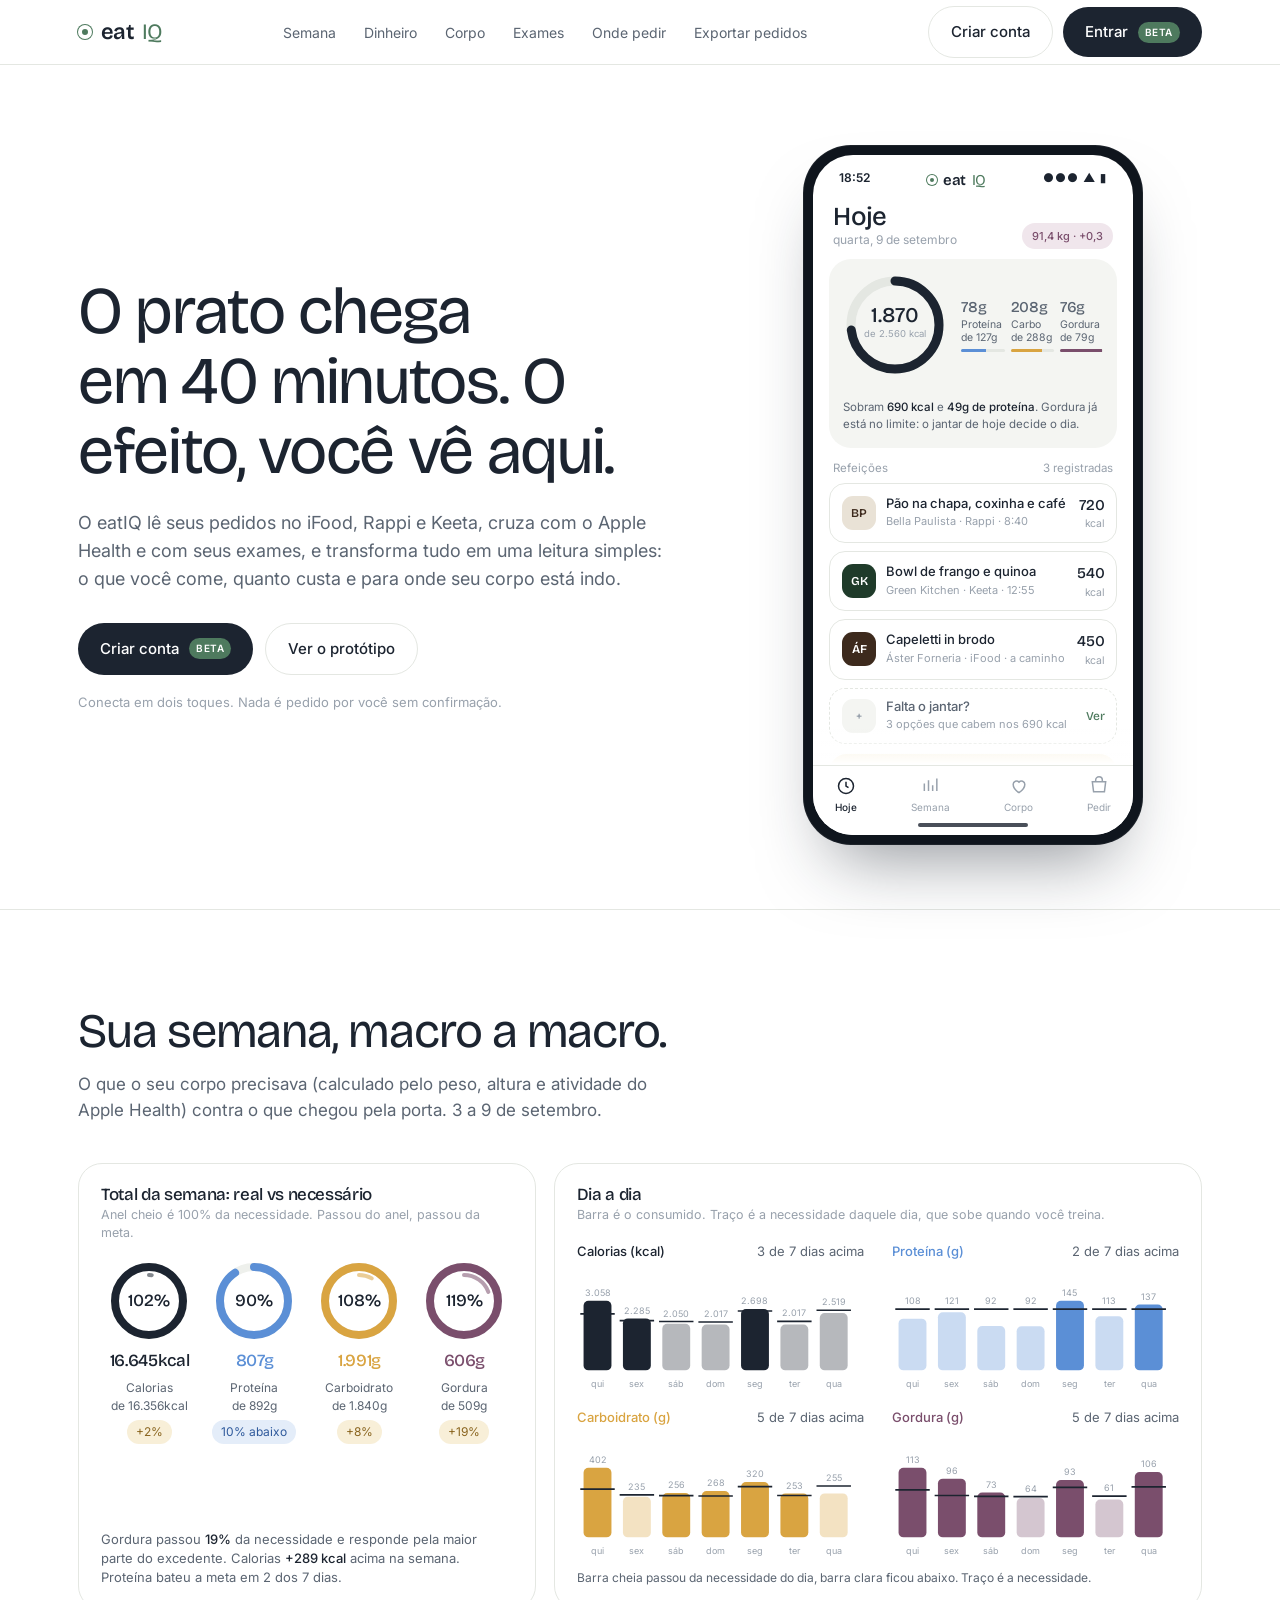
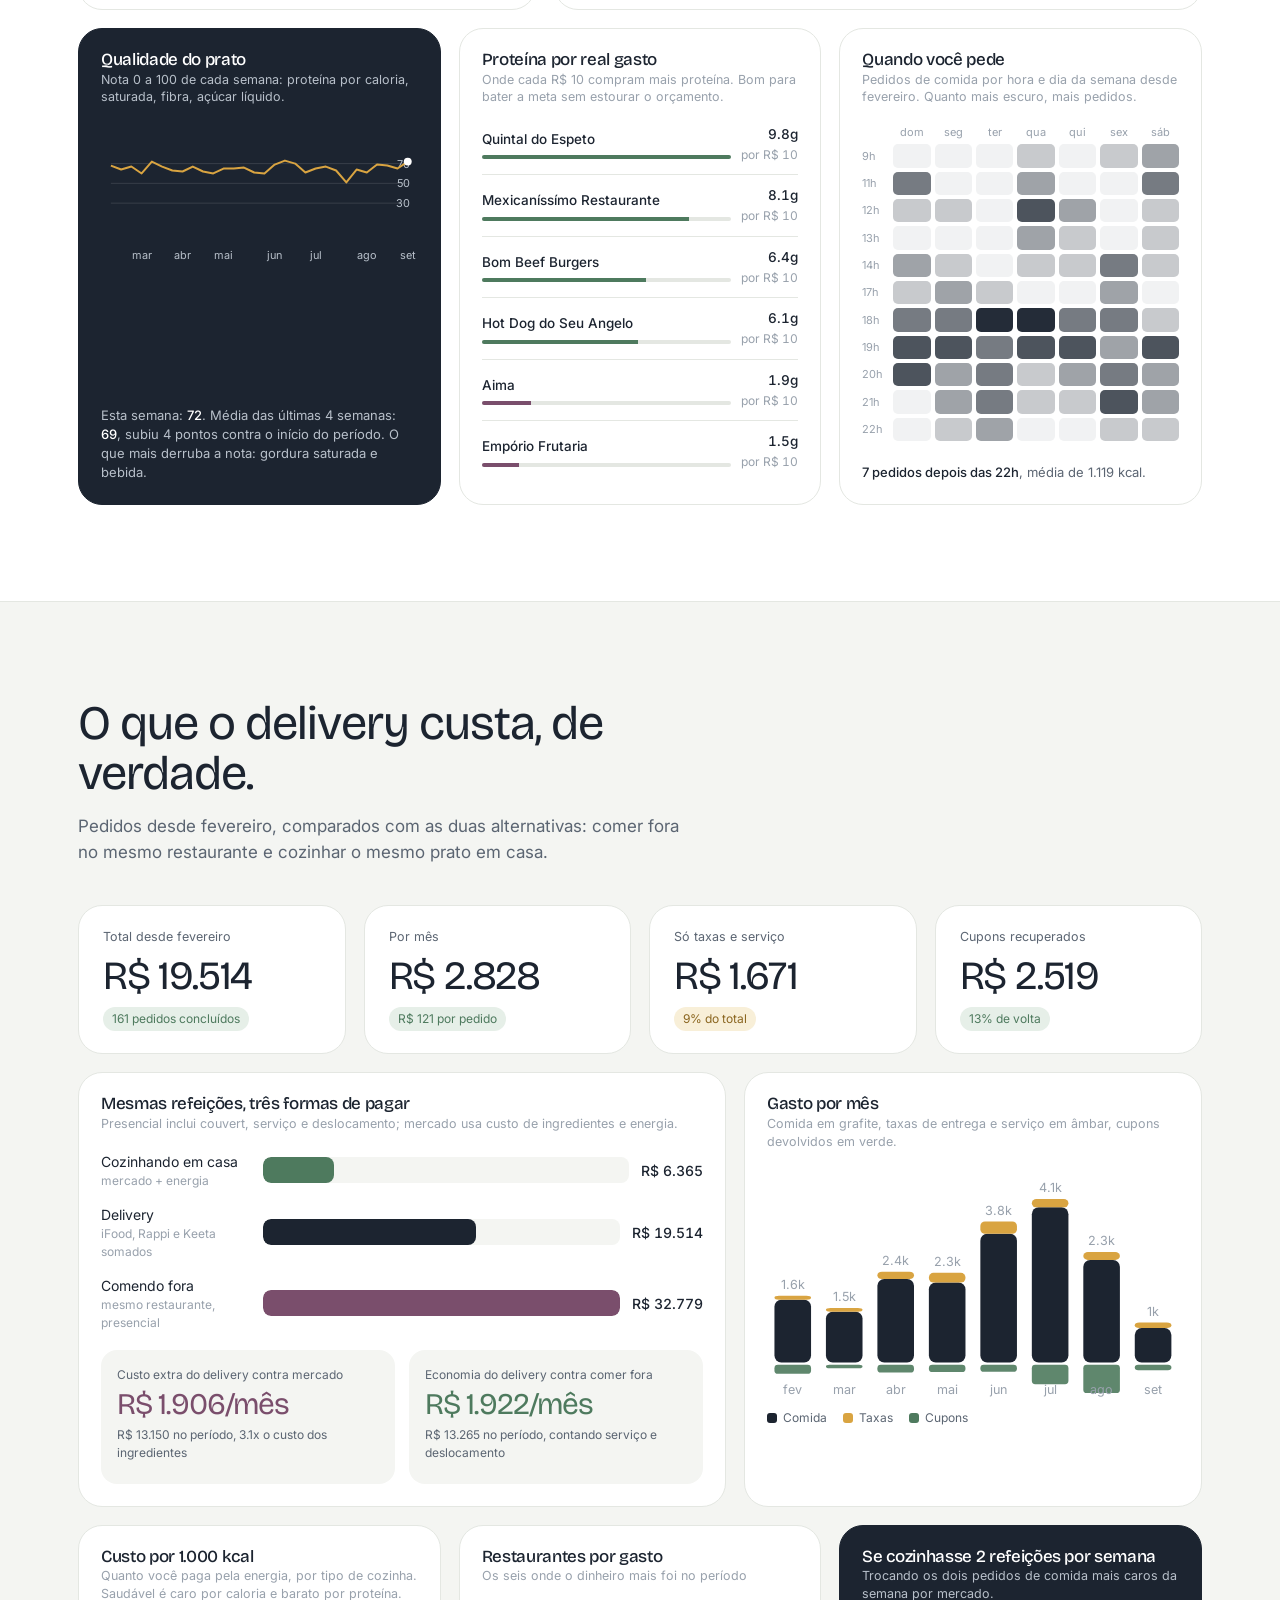
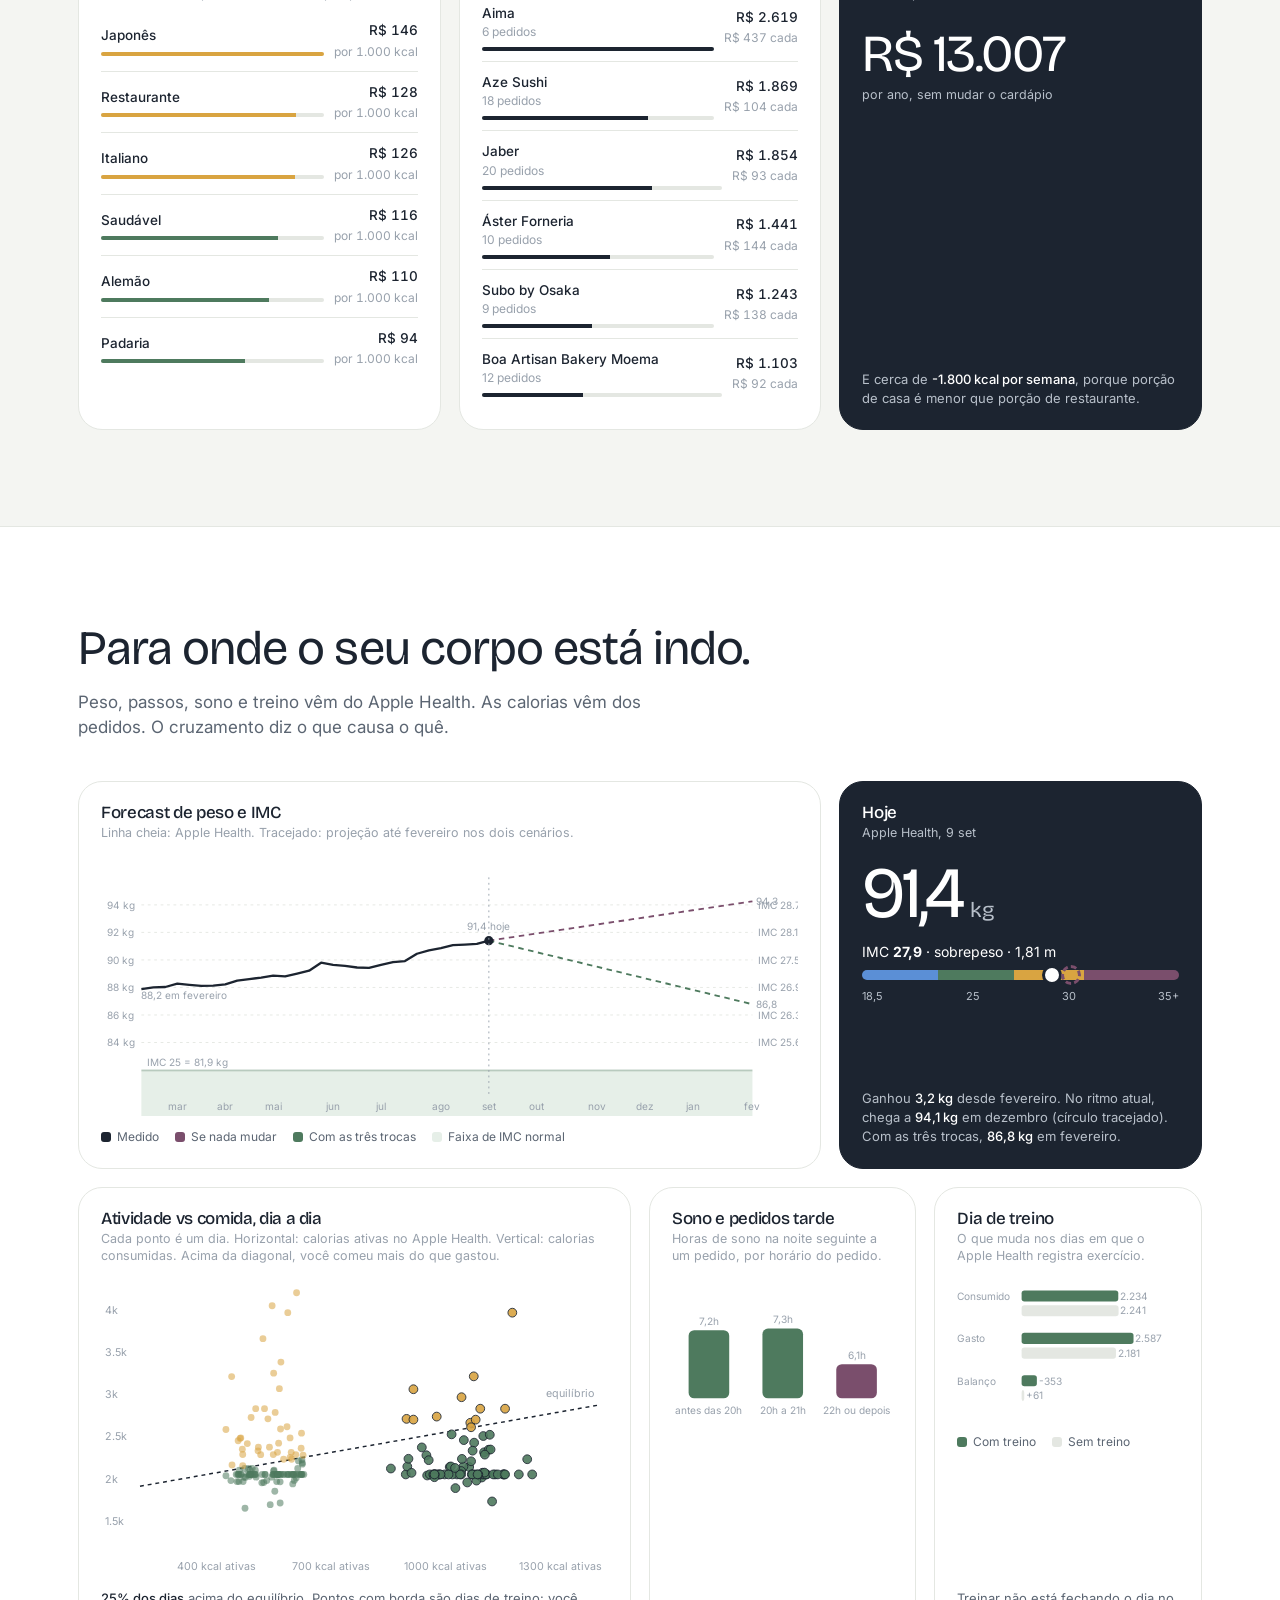
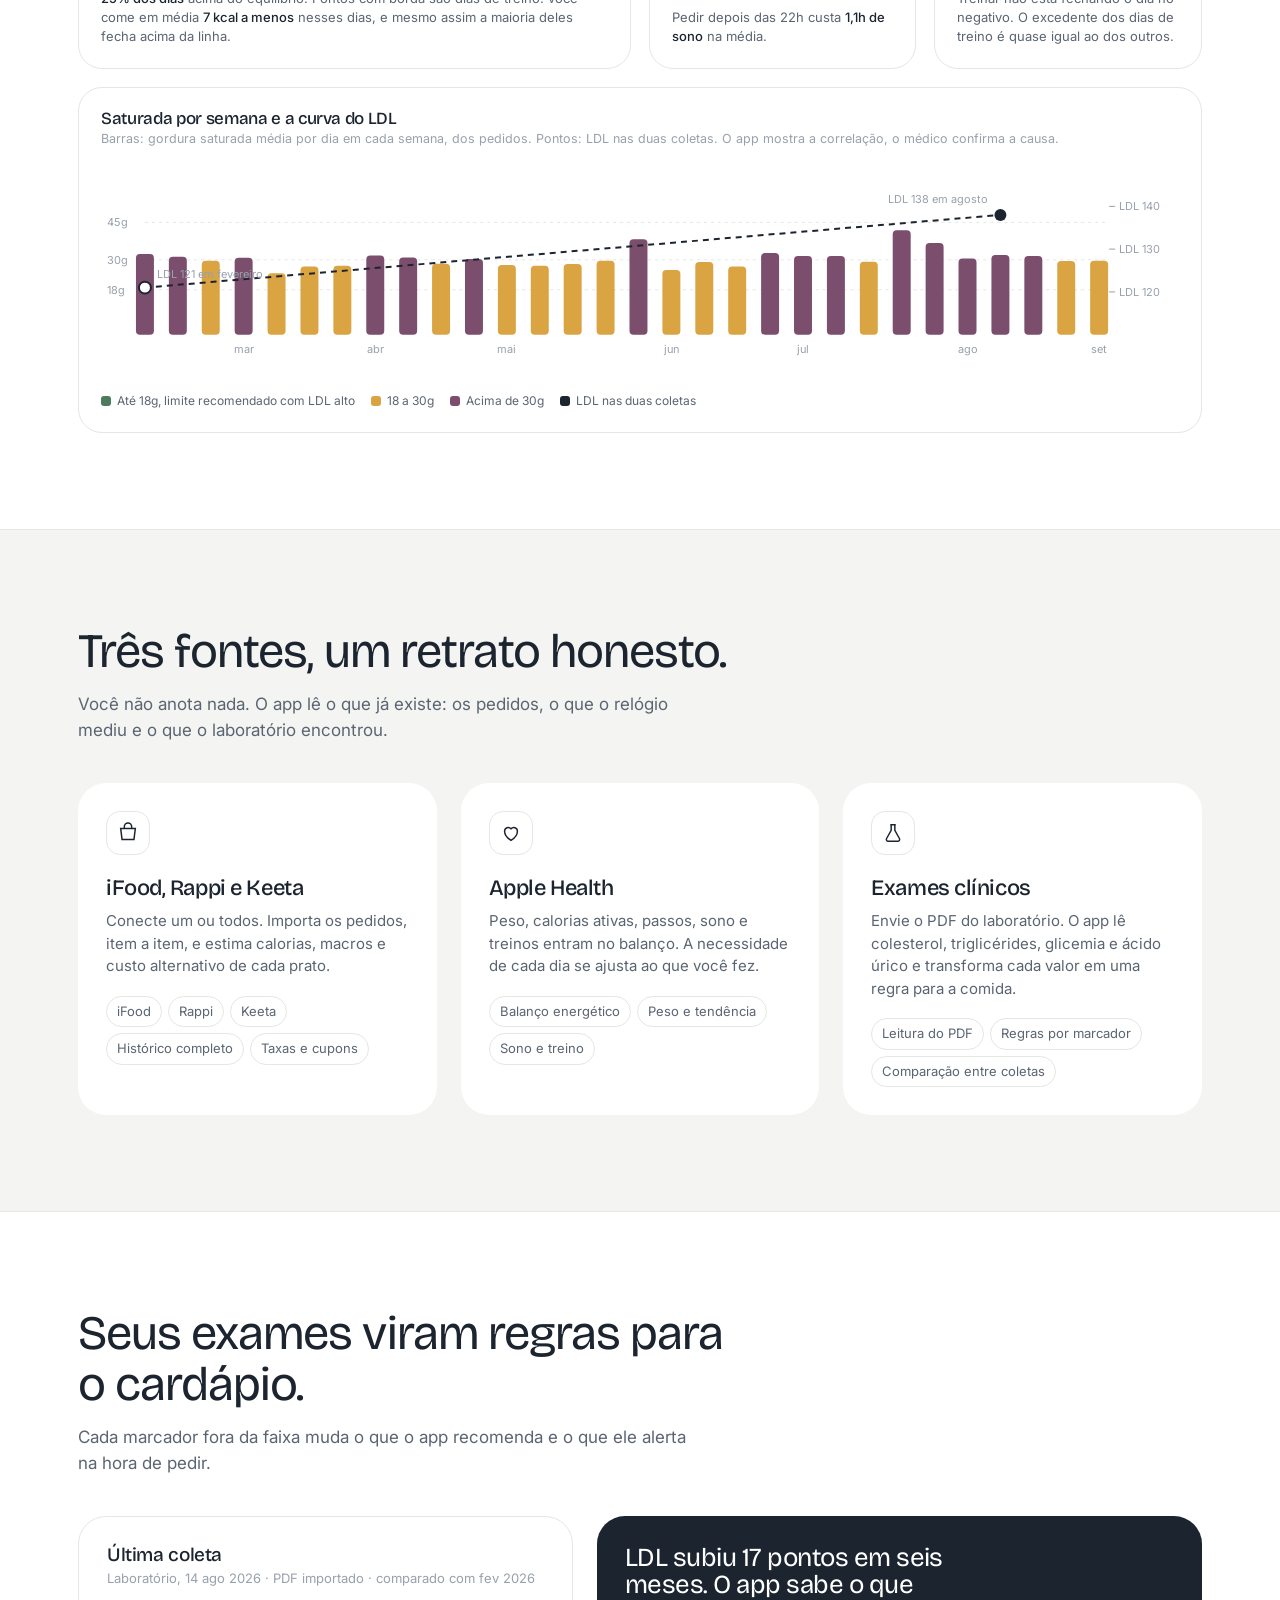
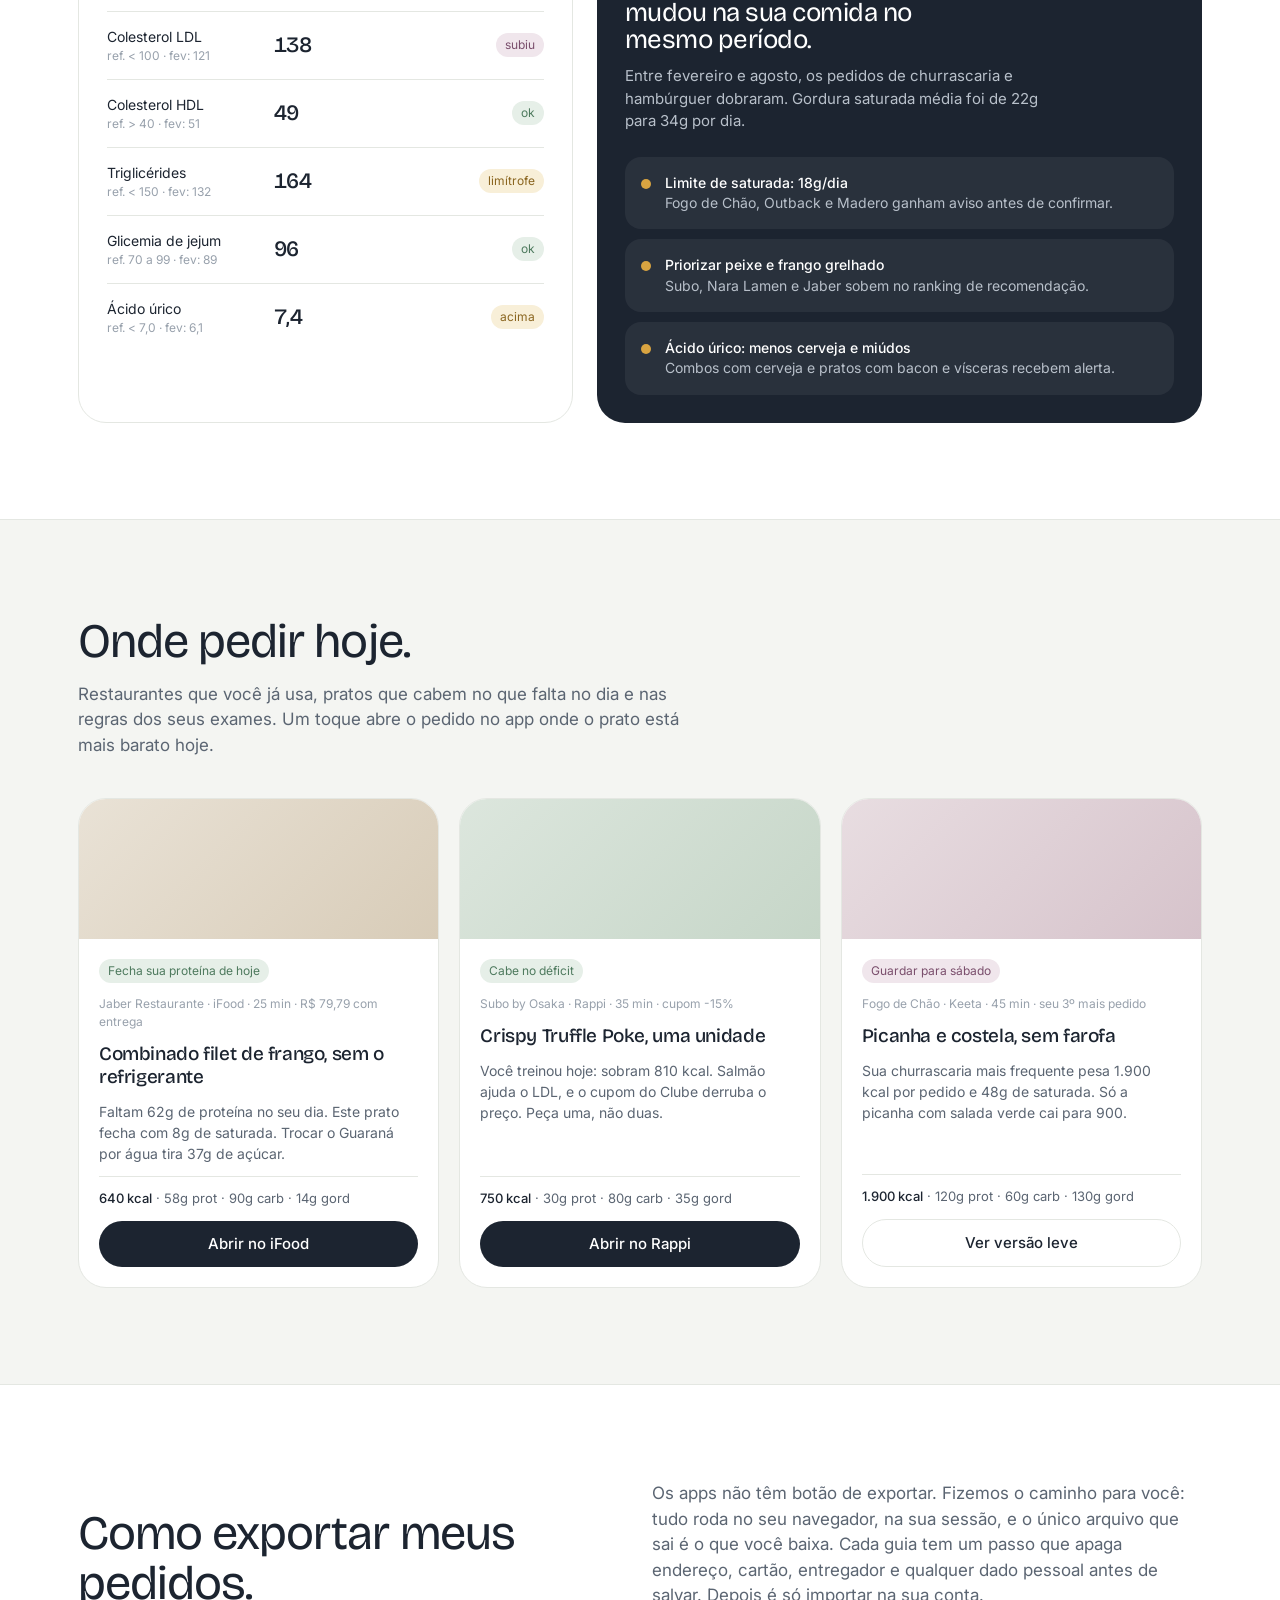
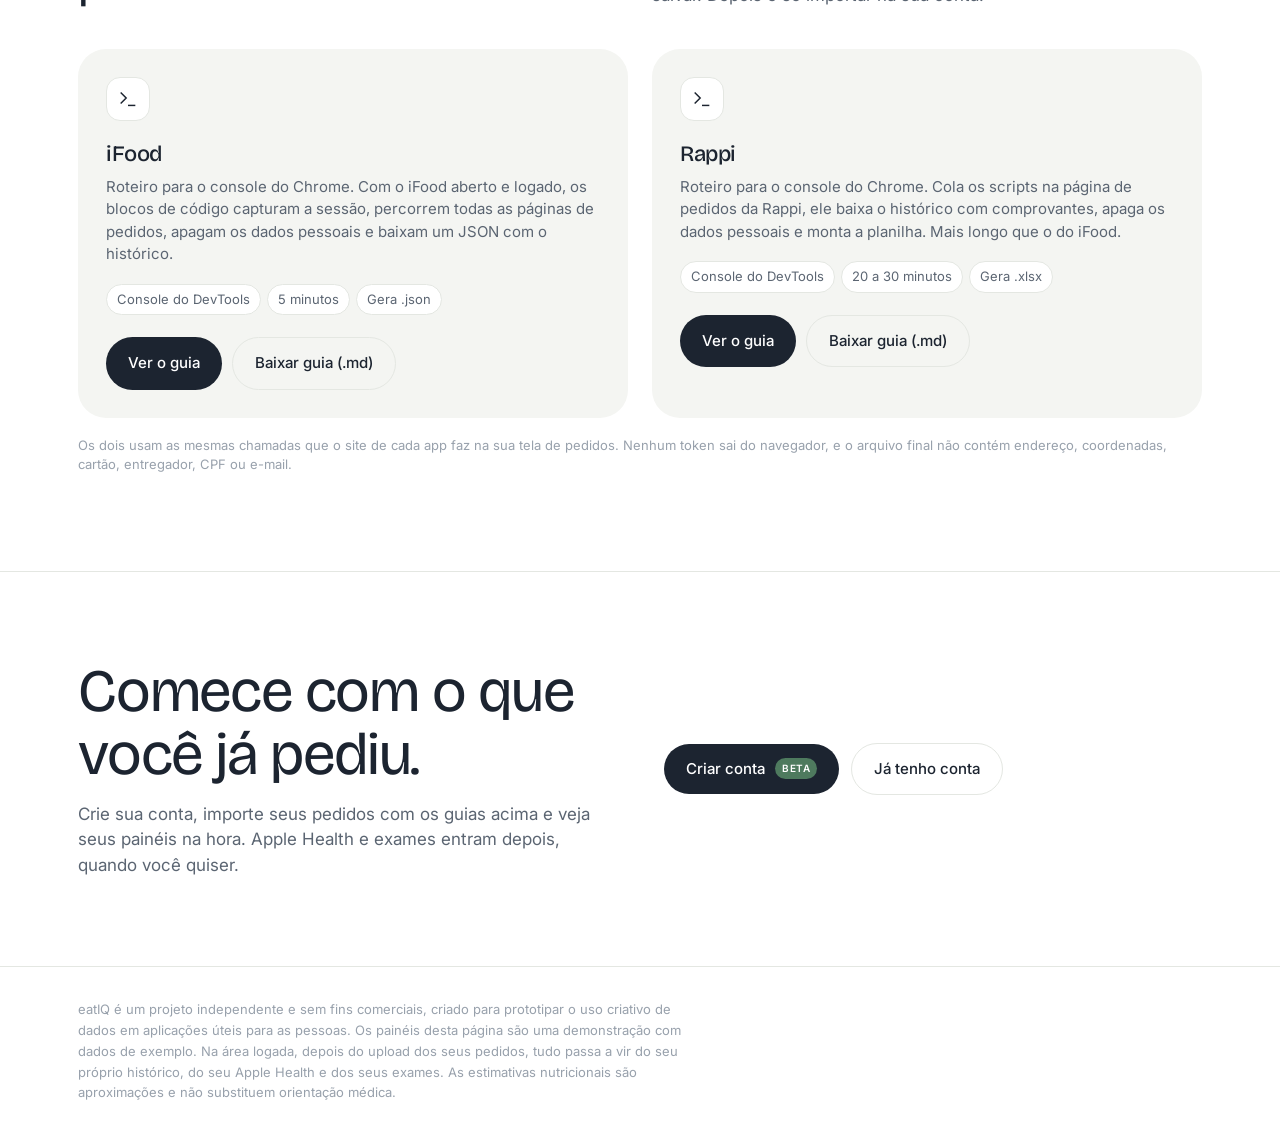
==== site/index.html @ 09b9d5d5 "correções de segurança, importação atômica, motor" ====
<!DOCTYPE html>
<html lang="pt-BR">
<head>
<meta charset="UTF-8">
<meta name="viewport" content="width=device-width, initial-scale=1">
<title>eatIQ — life analytics do que você come</title>
<link rel="preconnect" href="https://fonts.googleapis.com">
<link href="https://fonts.googleapis.com/css2?family=Bricolage+Grotesque:opsz,wght@12..96,300;12..96,400;12..96,500;12..96,600&family=Inter:wght@400;500;600&display=swap" rel="stylesheet">
<style>
  :root{
    --ink:#1C2430;--ink-2:#5B6572;--ink-3:#98A1AC;
    --paper:#FFFFFF;--mist:#F4F5F2;--line:#E4E7E2;
    --olive:#4E7A5E;--olive-soft:#E6EFE8;
    --amber:#D9A441;--amber-soft:#F8EFD8;--amber-ink:#8a651f;
    --plum:#7A4E6C;--plum-soft:#F0E6EC;
    --sky:#5B8FD6;--sky-soft:#E4EDF9;
    --r-lg:28px;--r-md:16px;
  }
  *{box-sizing:border-box;margin:0;padding:0}
  html{scroll-behavior:smooth}
  @media (prefers-reduced-motion:reduce){html{scroll-behavior:auto}*{animation:none!important;transition:none!important}}
  body{font-family:'Inter',system-ui,sans-serif;color:var(--ink);background:var(--paper);-webkit-font-smoothing:antialiased;line-height:1.5}
  h1,h2,h3{font-family:'Bricolage Grotesque','Inter',sans-serif;font-weight:500;letter-spacing:-.02em;line-height:1.05}
  a{color:inherit;text-decoration:none}
  :focus-visible{outline:2px solid var(--olive);outline-offset:3px;border-radius:4px}
  .wrap{max-width:1180px;margin:0 auto;padding:0 28px}
  .btn{display:inline-flex;align-items:center;gap:8px;padding:14px 22px;border-radius:999px;font-weight:500;font-size:15px;background:var(--ink);color:#fff;border:0;cursor:pointer;transition:transform .15s,background .15s}
  .btn:hover{background:#0f151d}.btn:active{transform:scale(.98)}
  .btn.ghost{background:transparent;color:var(--ink);border:1px solid var(--line)}.btn.ghost:hover{background:var(--mist)}
  .beta{font-size:10px;font-weight:600;letter-spacing:.06em;text-transform:uppercase;padding:3px 7px;border-radius:999px;background:var(--olive);color:#fff;margin-left:2px}
  .num{font-family:'Bricolage Grotesque';font-weight:500;letter-spacing:-.02em;font-variant-numeric:tabular-nums}

  .disclaimer{background:var(--ink);color:#B8C0CA;font-size:13px;text-align:center;padding:10px 20px;line-height:1.45}
  .disclaimer b{color:#fff;font-weight:500}
  nav{position:sticky;top:0;z-index:10;background:rgba(255,255,255,.82);backdrop-filter:blur(14px);border-bottom:1px solid var(--line)}
  nav .wrap{display:flex;align-items:center;justify-content:space-between;height:64px}
  .logo{font-family:'Bricolage Grotesque';font-weight:600;font-size:22px;letter-spacing:-.03em;display:flex;align-items:center;gap:9px}
  .logo i{width:14px;height:14px;border-radius:50%;background:var(--olive);display:inline-block;box-shadow:inset 0 0 0 4px #fff,0 0 0 1px var(--olive)}
  nav ul{display:flex;gap:28px;list-style:none;font-size:14px;color:var(--ink-2)}
  nav ul a:hover{color:var(--ink)}
  @media(max-width:760px){nav ul{display:none}}

  .hero{padding:80px 0 64px}
  .hero .wrap{display:grid;grid-template-columns:1.15fr .85fr;gap:48px;align-items:center}
  .hero h1{font-size:clamp(40px,5.2vw,68px);font-weight:400;max-width:17ch;text-wrap:balance}
  .hero p.lead{font-size:18px;color:var(--ink-2);max-width:54ch;margin:22px 0 30px;line-height:1.55;text-wrap:pretty}
  .hero .actions{display:flex;gap:12px;flex-wrap:wrap}
  .hero .fine{font-size:13px;color:var(--ink-3);margin-top:18px}
  @media(max-width:900px){.hero .wrap{grid-template-columns:1fr;gap:40px}.hero{padding:48px 0 36px}.hero h1{max-width:none}.hero p.lead{max-width:none}}

  .phone{width:340px;margin:0 auto;background:#0f151d;border-radius:48px;padding:10px;box-shadow:0 40px 70px -30px rgba(28,36,48,.5),inset 0 0 0 1px rgba(255,255,255,.06)}
  .screen{background:var(--paper);border-radius:40px;overflow:hidden;position:relative;font-size:13px;height:680px;display:flex;flex-direction:column}
  .scroll{flex:1;overflow:hidden;position:relative}
  .scroll:after{content:'';position:absolute;left:0;right:0;bottom:0;height:36px;background:linear-gradient(rgba(255,255,255,0),#fff)}
  .sb{display:flex;justify-content:space-between;padding:14px 26px 0;font-size:12px;font-weight:600}
  .sb span:last-child{letter-spacing:1px}
  .sb .applogo{font-family:'Bricolage Grotesque';font-weight:600;font-size:15px;letter-spacing:-.03em;display:flex;align-items:center;gap:6px}
  .sb .applogo i{width:10px;height:10px;border-radius:50%;background:var(--olive);display:inline-block;box-shadow:inset 0 0 0 3px #fff,0 0 0 1px var(--olive)}
  .sb .applogo em{font-style:normal;font-weight:400;color:var(--olive)}
  .sh{padding:12px 20px 10px;display:flex;justify-content:space-between;align-items:flex-end}
  .sh strong{font-family:'Bricolage Grotesque';font-size:26px;font-weight:500;letter-spacing:-.03em;display:block;line-height:1}
  .sh small{font-size:12px;color:var(--ink-3)}
  .sh .chip{font-size:11px;padding:5px 10px;border-radius:999px;background:var(--plum-soft);color:var(--plum);font-weight:500}
  .today{margin:0 16px;padding:14px;border-radius:22px;background:var(--mist);display:grid;grid-template-columns:104px 1fr;gap:14px;align-items:center}
  .today svg{width:104px;height:104px}
  .today .mini{display:grid;grid-template-columns:1fr 1fr 1fr;gap:6px}
  .today .mini div{font-size:10.5px;color:var(--ink-2);line-height:1.2}
  .today .mini b{display:block;font-family:'Bricolage Grotesque';font-size:15px;font-weight:500;letter-spacing:-.02em;margin-bottom:3px}
  .today .mini i{display:block;height:3px;border-radius:2px;background:var(--line);margin-top:5px;overflow:hidden}
  .today .mini i:before{content:'';display:block;height:100%;width:var(--w);background:var(--c)}
  .today .left{font-size:11.5px;color:var(--ink-2);margin-top:8px;grid-column:1/-1}
  .today .left b{color:var(--ink);font-weight:500}
  .tl{padding:12px 20px 6px;font-size:11.5px;color:var(--ink-3);display:flex;justify-content:space-between}
  .meal{margin:0 16px 8px;padding:10px 12px;border-radius:16px;border:1px solid var(--line);display:grid;grid-template-columns:34px minmax(0,1fr) auto;gap:10px;align-items:center}
  .meal .lg{width:34px;height:34px;border-radius:11px;background:#3d2a1d;display:grid;place-items:center;color:#fff;font-family:'Bricolage Grotesque';font-size:12px;font-weight:600}
  .meal .lg.b{background:#e9e2d6;color:#3d2a1d}
  .meal .t{font-weight:500;line-height:1.2;white-space:nowrap;overflow:hidden;text-overflow:ellipsis}
  .meal .d{font-size:11px;color:var(--ink-3);margin-top:2px;white-space:nowrap;overflow:hidden;text-overflow:ellipsis}
  .meal .k{text-align:right;font-family:'Bricolage Grotesque';font-weight:500;font-size:15px;letter-spacing:-.02em}
  .meal .k small{display:block;font-family:Inter;font-size:10.5px;color:var(--ink-3);font-weight:400}
  .meal.pend{border-style:dashed;background:transparent}
  .meal.pend .t{color:var(--ink-2)}
  .alert{margin:10px 16px 0;padding:12px 14px;border-radius:18px;display:grid;grid-template-columns:8px 1fr;gap:10px;align-items:start;font-size:12px;line-height:1.4;background:var(--amber-soft);color:var(--ink-2)}
  .alert i{width:8px;height:8px;border-radius:50%;background:var(--amber);margin-top:5px}
  .alert b{display:block;color:var(--ink);font-weight:500}
  .alert.ok{background:var(--olive-soft)}.alert.ok i{background:var(--olive)}
  .tabs{padding:10px 22px 20px;border-top:1px solid var(--line);background:#fff;display:flex;justify-content:space-between;font-size:10px;color:var(--ink-3)}
  .tabs div{display:flex;flex-direction:column;align-items:center;gap:4px}
  .tabs div:first-child{color:var(--ink);font-weight:500}
  .tabs svg{width:20px;height:20px}
  .home{position:absolute;bottom:8px;left:50%;transform:translateX(-50%);width:110px;height:4px;border-radius:2px;background:var(--ink);opacity:.8}
  @media(max-width:400px){.phone{width:100%}}
  @keyframes rise{from{opacity:0;transform:translateY(10px)}to{opacity:1;transform:none}}
  .today,.meal,.alert{animation:rise .5s ease both}
  .meal:nth-of-type(1){animation-delay:.15s}.meal:nth-of-type(2){animation-delay:.25s}.meal:nth-of-type(3){animation-delay:.35s}.alert{animation-delay:.5s}

  section{padding:96px 0;border-top:1px solid var(--line)}
  .sec-head{max-width:680px;margin-bottom:40px}
  .sec-head h2{font-size:clamp(32px,4vw,48px);font-weight:400}
  .sec-head p{color:var(--ink-2);font-size:17px;margin-top:16px;max-width:56ch}
  @media(max-width:900px){section{padding:64px 0}.sec-head{margin-bottom:28px}}

  /* dashboard bento */
  .dash{display:grid;grid-template-columns:repeat(12,1fr);gap:18px}
  .tile{border:1px solid var(--line);border-radius:24px;padding:22px;background:#fff;display:flex;flex-direction:column;min-width:0}
  .tile.dark{background:var(--ink);color:#fff;border-color:var(--ink)}
  .tile.dark .sub{color:#B8C0CA}
  .tile h3{font-size:17px;margin-bottom:2px}
  .tile .sub{font-size:12.5px;color:var(--ink-3);margin-bottom:18px;line-height:1.4}
  .tile svg{width:100%;height:auto;display:block}
  .tile .foot{margin-top:auto;padding-top:14px;font-size:13px;color:var(--ink-2);line-height:1.45}
  .tile .foot b{color:var(--ink);font-weight:500}
  .tile.dark .foot{color:#B8C0CA}.tile.dark .foot b{color:#fff}
  .c12{grid-column:span 12}.c8{grid-column:span 8}.c7{grid-column:span 7}.c6{grid-column:span 6}.c5{grid-column:span 5}.c4{grid-column:span 4}.c3{grid-column:span 3}
  @media(max-width:1000px){.c8,.c7,.c6,.c5{grid-column:span 12}.c4,.c3{grid-column:span 6}}
  @media(max-width:600px){.c4,.c3{grid-column:span 12}}
  .legend{display:flex;gap:16px;font-size:12px;color:var(--ink-2);margin-top:12px;flex-wrap:wrap}
  .legend i{display:inline-block;width:10px;height:10px;border-radius:3px;margin-right:6px;vertical-align:-1px}
  .tile.dark .legend{color:#B8C0CA}
  .pill{font-size:12px;padding:3px 9px;border-radius:999px;background:var(--olive-soft);color:var(--olive);white-space:nowrap;display:inline-block}
  .pill.warn{background:var(--amber-soft);color:var(--amber-ink)}
  .pill.hi{background:var(--plum-soft);color:var(--plum)}
  .pill.sky{background:var(--sky-soft);color:#2f5a9c}
  .big{font-family:'Bricolage Grotesque';font-weight:400;letter-spacing:-.03em;line-height:.95}
  .kpi-row{display:grid;grid-template-columns:repeat(4,1fr);gap:18px;margin-bottom:18px}
  .kpi{border:1px solid var(--line);border-radius:24px;padding:22px 24px;background:#fff}
  .kpi small{display:block;font-size:12.5px;color:var(--ink-2);margin-bottom:10px}
  .kpi .big{font-size:40px;margin-bottom:10px}
  .kpi .big em{font-style:normal;font-size:.4em;color:var(--ink-3);margin-left:4px;letter-spacing:0}
  @media(max-width:1000px){.kpi-row{grid-template-columns:1fr 1fr}}
  @media(max-width:520px){.kpi-row{grid-template-columns:1fr}}
  .rings{display:grid;grid-template-columns:repeat(4,minmax(0,1fr));gap:8px;margin-bottom:18px}
  .ring{display:flex;flex-direction:column;align-items:center;gap:5px;font-size:12px;color:var(--ink-2);text-align:center}
  .ring svg{width:100%;max-width:84px;height:auto}
  .ring b{font-family:'Bricolage Grotesque';font-size:17px;white-space:nowrap;color:var(--ink);letter-spacing:-.02em;font-weight:500}
  .macro-grid{display:grid;grid-template-columns:1fr 1fr;gap:18px 28px;flex:1}
  .macro-grid>div{display:flex;flex-direction:column}
  .macro-grid svg{flex:1}
  @media(max-width:560px){.macro-grid{grid-template-columns:1fr}}
  @media(max-width:480px){.rings{grid-template-columns:1fr 1fr;gap:14px}}
  .macro-grid .lab{font-size:13px;color:var(--ink-2);display:flex;justify-content:space-between;margin-bottom:6px;white-space:nowrap;gap:8px}
  .money{display:grid;grid-template-columns:1fr;gap:14px}
  .mrow{display:grid;grid-template-columns:150px 1fr auto;gap:12px;align-items:center;font-size:14px}
  .mrow .bar{height:26px;border-radius:8px;background:var(--mist);overflow:hidden}
  .mrow .bar i{display:block;height:100%;border-radius:8px}
  .mrow .v{font-variant-numeric:tabular-nums;font-weight:500;white-space:nowrap}
  .mrow small{display:block;color:var(--ink-3);font-size:12px}
  .split{display:grid;grid-template-columns:1fr 1fr;gap:14px;margin-top:18px}
  .split div{border-radius:16px;padding:16px;background:var(--mist)}
  .split div small{display:block;font-size:12px;color:var(--ink-2);margin-bottom:6px}
  .split div .big{font-size:30px}
  .split .neg .big{color:var(--plum)}.split .pos .big{color:var(--olive)}
  @media(max-width:520px){.mrow{grid-template-columns:1fr;gap:6px}.split{grid-template-columns:1fr}}
  .heat{display:grid;grid-template-columns:auto repeat(7,1fr);gap:4px;font-size:11px;color:var(--ink-3)}
  .heat .h{text-align:center}
  .heat .cell{aspect-ratio:1.6;border-radius:5px;background:var(--mist)}
  .heat .rl{display:flex;align-items:center;padding-right:6px}
  .rank{list-style:none}
  .rank li{display:grid;grid-template-columns:1fr auto;gap:10px;padding:10px 0;border-top:1px solid var(--line);font-size:13.5px;align-items:center}
  .rank li:first-child{border-top:0;padding-top:0}
  .rank .name{font-weight:500}
  .rank .meta{font-size:12px;color:var(--ink-3)}
  .rank .bar{height:4px;border-radius:2px;background:var(--line);margin-top:6px;overflow:hidden}
  .rank .bar i{display:block;height:100%;background:var(--olive)}
  .rank .bar i.hi{background:var(--plum)}.rank .bar i.mid{background:var(--amber)}
  .rank .right{text-align:right;font-variant-numeric:tabular-nums}
  .rank .right b{display:block;font-weight:500}
  .rank .right small{color:var(--ink-3);font-size:12px}
  .ax{font:11px Inter,sans-serif;fill:#98A1AC}
  .axd{font:11px Inter,sans-serif;fill:#B8C0CA}
  .imc{display:flex;flex-direction:column;gap:8px;margin-top:14px}
  .imc .track{height:10px;border-radius:5px;background:linear-gradient(90deg,#5B8FD6 0 24%,#4E7A5E 24% 48%,#D9A441 48% 70%,#7A4E6C 70%);position:relative}
  .imc .track i{position:absolute;top:-5px;width:20px;height:20px;border-radius:50%;background:#fff;border:3px solid var(--ink);transform:translateX(-50%)}
  .imc .track i.ghost{border-style:dashed;border-color:var(--plum);background:transparent}
  .imc .ticks{display:flex;justify-content:space-between;font-size:11px;color:#B8C0CA}

  /* sources, labs, recs, cta (unchanged) */
  .sources{display:grid;grid-template-columns:repeat(3,1fr);gap:24px}
  .src{padding:28px;border-radius:var(--r-lg);background:var(--mist)}
  .src .mark{width:44px;height:44px;border-radius:14px;display:grid;place-items:center;margin-bottom:22px;background:#fff;border:1px solid var(--line)}
  .src h3{font-size:22px;margin-bottom:10px}
  .src p{color:var(--ink-2);font-size:15px}
  .src ul{list-style:none;margin-top:18px;font-size:13px;color:var(--ink-2);display:flex;flex-wrap:wrap;gap:6px}
  .src li{padding:5px 10px;border-radius:999px;background:#fff;border:1px solid var(--line)}
  @media(max-width:860px){.sources{grid-template-columns:1fr!important}#exportar .sec-head{grid-template-columns:1fr!important}}
  .card{border:1px solid var(--line);border-radius:var(--r-lg);padding:28px;background:#fff}
  .card h3{font-size:19px;margin-bottom:4px}
  .card .sub{font-size:13px;color:var(--ink-3);margin-bottom:22px}
  .labs{display:grid;grid-template-columns:.9fr 1.1fr;gap:24px;align-items:stretch}
  .lab-row{display:grid;grid-template-columns:1.2fr 1fr 1fr;gap:12px;padding:14px 0;border-top:1px solid var(--line);font-size:14px;align-items:center}
  .lab-row:first-of-type{border-top:0}
  .lab-row .val{font-size:22px}
  .lab-row .ref{font-size:12px;color:var(--ink-3)}
  .lab-row .pill{justify-self:end}
  .link-card{border-radius:var(--r-lg);padding:28px;background:var(--ink);color:#fff;display:flex;flex-direction:column;justify-content:space-between;gap:24px}
  .link-card h3{font-size:26px;font-weight:400;max-width:22ch}
  .link-card p{color:#B8C0CA;font-size:15px;max-width:48ch}
  .link-card .rule{display:grid;grid-template-columns:auto 1fr;gap:14px;align-items:start;padding:16px;border-radius:var(--r-md);background:rgba(255,255,255,.06);font-size:14px;line-height:1.45}
  .link-card .rule i{width:10px;height:10px;border-radius:50%;background:var(--amber);margin-top:6px}
  .link-card .rule+.rule{margin-top:10px}
  .link-card .rule b{font-weight:500;color:#fff;display:block}
  .link-card .rule span{color:#B8C0CA}
  @media(max-width:860px){.labs{grid-template-columns:1fr}}
  .recs{display:grid;grid-template-columns:repeat(3,1fr);gap:20px}
  .rec{border:1px solid var(--line);border-radius:var(--r-lg);overflow:hidden;background:#fff;display:flex;flex-direction:column}
  .rec .img{height:140px}
  .rec .img.a{background:linear-gradient(135deg,#E9E2D6,#D8CCB8)}
  .rec .img.b{background:linear-gradient(135deg,#DCE6DD,#C6D6C8)}
  .rec .img.c{background:linear-gradient(135deg,#E8DDE1,#D6C3CB)}
  .rec .body{padding:20px;display:flex;flex-direction:column;gap:12px;flex:1}
  .rec .rest{font-size:12px;color:var(--ink-3)}
  .rec h3{font-size:19px;line-height:1.2}
  .rec .why{font-size:14px;color:var(--ink-2);flex:1}
  .rec .row{font-size:13px;color:var(--ink-2);padding-top:12px;border-top:1px solid var(--line)}
  .rec .row b{font-weight:500;color:var(--ink)}
  .rec .pill{align-self:flex-start}
  .rec .btn{width:100%;justify-content:center;padding:12px}
  @media(max-width:860px){.recs{grid-template-columns:1fr}}
  .cta{padding:88px 0}
  .cta .wrap{display:grid;grid-template-columns:1fr 1fr;gap:48px;align-items:center}
  .cta h2{font-size:clamp(36px,5vw,60px);font-weight:400}
  .cta p{color:var(--ink-2);font-size:17px;margin-top:16px}
  .form{display:flex;gap:10px;flex-wrap:wrap}
  .form input{flex:1;min-width:180px;padding:14px 18px;border-radius:999px;border:1px solid var(--line);font:inherit;font-size:15px;background:#fff}
  .form input:focus{outline:2px solid var(--olive);outline-offset:1px}
  .form .note{width:100%;font-size:13px;color:var(--ink-3);margin-top:4px}
  .form .done{width:100%;font-size:14px;color:var(--olive);display:none}
  .drop{width:100%;display:flex;gap:14px;align-items:center;padding:16px 18px;border:1.5px dashed var(--line);border-radius:20px;cursor:pointer;color:var(--ink-2);font-size:14px;line-height:1.4;transition:border-color .15s,background .15s}
  .drop:hover,.drop.over{border-color:var(--olive);background:var(--olive-soft)}
  .drop b{color:var(--ink);font-weight:500}
  .drop svg{flex:none;color:var(--olive)}
  .filelist{width:100%;display:flex;flex-wrap:wrap;gap:6px;font-size:12.5px}
  .filelist span{padding:5px 10px;border-radius:999px;background:var(--mist);border:1px solid var(--line);display:inline-flex;align-items:center;gap:6px}
  .filelist span i{font-style:normal;color:var(--ink-3)}
  .filelist:empty{display:none}
  .consent{width:100%;display:grid;grid-template-columns:auto 1fr;gap:10px;align-items:start;font-size:13px;color:var(--ink-2);line-height:1.45;padding:2px 4px}
  .consent input{width:16px;height:16px;min-width:0;flex:none;margin-top:2px;padding:0;accent-color:var(--olive)}
  .form .consent{margin:4px 0 2px}
  .form>.btn{align-self:flex-start}
  @media(max-width:860px){.cta .wrap{grid-template-columns:1fr;gap:28px}.cta{padding:72px 0}}
  footer{border-top:1px solid var(--line);padding:32px 0;font-size:13px;color:var(--ink-3)}
  footer .wrap{display:flex;justify-content:space-between;flex-wrap:wrap;gap:12px}
</style>
</head>
<body>

<nav>
  <div class="wrap">
    <a class="logo" href="#"><i></i>eat<span style="font-weight:400;color:var(--olive)">IQ</span></a>
    <ul>
      <li><a href="#semana">Semana</a></li>
      <li><a href="#dinheiro">Dinheiro</a></li>
      <li><a href="#corpo">Corpo</a></li>
      <li><a href="#exames">Exames</a></li>
      <li><a href="#pedir">Onde pedir</a></li>
      <li><a href="#exportar">Exportar pedidos</a></li>
    </ul>
    <div style="display:flex;gap:10px;align-items:center"><a class="btn ghost" href="/login/#cadastro">Criar conta</a><a class="btn" href="/login/">Entrar <span class="beta">beta</span></a></div>
  </div>
</nav>

<header class="hero">
  <div class="wrap">
    <div>
      <h1>O prato chega em 40 minutos. O efeito, você vê aqui.</h1>
      <p class="lead">O eatIQ lê seus pedidos no iFood, Rappi e Keeta, cruza com o Apple Health e com seus exames, e transforma tudo em uma leitura simples: o que você come, quanto custa e para onde seu corpo está indo.</p>
      <div class="actions">
        <a class="btn" href="/login/#cadastro">Criar conta <span class="beta">beta</span></a>
        <a class="btn ghost" href="#semana">Ver o protótipo</a>
      </div>
      <p class="fine">Conecta em dois toques. Nada é pedido por você sem confirmação.</p>
    </div>
    <div class="phone" aria-label="Prévia do app">
      <div class="screen">
        <div class="sb"><span>18:52</span><span class="applogo"><i></i>eat<em>IQ</em></span><span>●●● ▲ ▮</span></div>
        <div class="scroll">
        <div class="sh"><div><strong>Hoje</strong><small>quarta, 9 de setembro</small></div><span class="chip">91,4 kg · +0,3</span></div>

        <div class="today">
          <svg viewBox="0 0 104 104">
            <circle cx="52" cy="52" r="44" fill="none" stroke="#E4E7E2" stroke-width="9"/>
            <circle cx="52" cy="52" r="44" fill="none" stroke="#1C2430" stroke-width="9" stroke-linecap="round" stroke-dasharray="201.9 276.5" transform="rotate(-90 52 52)"/>
            <text x="52" y="49" text-anchor="middle" font-family="Bricolage Grotesque" font-size="21" font-weight="500" fill="#1C2430">1.870</text>
            <text x="52" y="64" text-anchor="middle" font-family="Inter" font-size="9.5" fill="#98A1AC">de 2.560 kcal</text>
          </svg>
          <div class="mini">
            <div style="--c:#5B8FD6;--w:58%"><b>78g</b>Proteína<br>de 127g<i></i></div>
            <div style="--c:#D9A441;--w:72%"><b>208g</b>Carbo<br>de 288g<i></i></div>
            <div style="--c:#7A4E6C;--w:96%"><b>76g</b>Gordura<br>de 79g<i></i></div>
          </div>
          <div class="left">Sobram <b>690 kcal</b> e <b>49g de proteína</b>. Gordura já está no limite: o jantar de hoje decide o dia.</div>
        </div>

        <div class="tl"><span>Refeições</span><span>3 registradas</span></div>
        <div class="meal"><div class="lg b">BP</div><div><div class="t">Pão na chapa, coxinha e café</div><div class="d">Bella Paulista · Rappi · 8:40</div></div><div class="k">720<small>kcal</small></div></div>
        <div class="meal"><div class="lg" style="background:#1f3b2a">GK</div><div><div class="t">Bowl de frango e quinoa</div><div class="d">Green Kitchen · Keeta · 12:55</div></div><div class="k">540<small>kcal</small></div></div>
        <div class="meal"><div class="lg">ÁF</div><div><div class="t">Capeletti in brodo</div><div class="d">Áster Forneria · iFood · a caminho</div></div><div class="k">450<small>kcal</small></div></div>
        <div class="meal pend"><div class="lg" style="background:var(--mist);color:var(--ink-3)">+</div><div><div class="t">Falta o jantar?</div><div class="d">3 opções que cabem nos 690 kcal</div></div><div class="k" style="color:var(--olive);font-size:12px">Ver</div></div>

        <div class="alert"><i></i><div><b>Saturada a 4g do limite</b>Com LDL em 138, o limite é 18g/dia. Já foram 14g.</div></div>
        <div class="alert ok"><i></i><div><b>Treino das 7h contou</b>Apple Health: 640 kcal ativas. Sua necessidade subiu para 2.560 kcal.</div></div>
        </div>
        <div class="tabs">
          <div><svg viewBox="0 0 24 24" fill="none" stroke="currentColor" stroke-width="1.8"><circle cx="12" cy="12" r="9"/><path d="M12 7v5l3 2"/></svg>Hoje</div>
          <div><svg viewBox="0 0 24 24" fill="none" stroke="currentColor" stroke-width="1.8"><path d="M4 18V9m5 9V5m5 13v-7m5 7V3"/></svg>Semana</div>
          <div><svg viewBox="0 0 24 24" fill="none" stroke="currentColor" stroke-width="1.8"><path d="M12 20s-7-4.4-7-10a4 4 0 017-2.6A4 4 0 0119 10c0 5.6-7 10-7 10z"/></svg>Corpo</div>
          <div><svg viewBox="0 0 24 24" fill="none" stroke="currentColor" stroke-width="1.8"><path d="M4 7h16l-1.5 12h-13z"/><path d="M8 7V5a4 4 0 018 0v2"/></svg>Pedir</div>
        </div>
        <div class="home"></div>
      </div>
    </div>
  </div>
</header>

<!-- ===================== SEMANA ===================== -->
<section id="semana">
  <div class="wrap">
    <div class="sec-head">
      <h2>Sua semana, macro a macro.</h2>
      <p>O que o seu corpo precisava (calculado pelo peso, altura e atividade do Apple Health) contra o que chegou pela porta. 3 a 9 de setembro.</p>
    </div>
    <div class="dash">
      <div class="tile c5">
        <h3>Total da semana: real vs necessário</h3>
        <div class="sub">Anel cheio é 100% da necessidade. Passou do anel, passou da meta.</div>
        <div class="rings" id="rings"></div>
        <div class="foot" id="ringsFoot"></div>
      </div>
      <div class="tile c7">
        <h3>Dia a dia</h3>
        <div class="sub">Barra é o consumido. Traço é a necessidade daquele dia, que sobe quando você treina.</div>
        <div class="macro-grid" id="macroDaily"></div>
        <div class="legend"><span>Barra cheia passou da necessidade do dia, barra clara ficou abaixo. Traço é a necessidade.</span></div>
      </div>
      <div class="tile c4 dark">
        <h3>Qualidade do prato</h3>
        <div class="sub">Nota 0 a 100 de cada semana: proteína por caloria, saturada, fibra, açúcar líquido.</div>
        <div id="qualityChart"></div>
        <div class="foot" id="qualityFoot"></div>
      </div>
      <div class="tile c4">
        <h3>Proteína por real gasto</h3>
        <div class="sub">Onde cada R$ 10 compram mais proteína. Bom para bater a meta sem estourar o orçamento.</div>
        <ul class="rank" id="protRank"></ul>
      </div>
      <div class="tile c4">
        <h3>Quando você pede</h3>
        <div class="sub">Pedidos de comida por hora e dia da semana desde fevereiro. Quanto mais escuro, mais pedidos.</div>
        <div class="heat" id="heat"></div>
        <div class="foot" id="heatFoot"></div>
      </div>
    </div>
  </div>
</section>

<!-- ===================== DINHEIRO ===================== -->
<section id="dinheiro" style="background:var(--mist)">
  <div class="wrap">
    <div class="sec-head">
      <h2>O que o delivery custa, de verdade.</h2>
      <p>Pedidos desde fevereiro, comparados com as duas alternativas: comer fora no mesmo restaurante e cozinhar o mesmo prato em casa.</p>
    </div>
    <div class="kpi-row" id="moneyKpis"></div>
    <div class="dash">
      <div class="tile c7">
        <h3>Mesmas refeições, três formas de pagar</h3>
        <div class="sub">Presencial inclui couvert, serviço e deslocamento; mercado usa custo de ingredientes e energia.</div>
        <div class="money" id="moneyBars"></div>
        <div class="split">
          <div class="neg"><small>Custo extra do delivery contra mercado</small><span class="big" id="extraMarket"></span><small style="margin-top:6px" id="extraMarketSub"></small></div>
          <div class="pos"><small>Economia do delivery contra comer fora</small><span class="big" id="saveOut"></span><small style="margin-top:6px" id="saveOutSub"></small></div>
        </div>
      </div>
      <div class="tile c5">
        <h3>Gasto por mês</h3>
        <div class="sub">Comida em grafite, taxas de entrega e serviço em âmbar, cupons devolvidos em verde.</div>
        <div id="spendChart"></div>
        <div class="legend"><span><i style="background:#1C2430"></i>Comida</span><span><i style="background:#D9A441"></i>Taxas</span><span><i style="background:#4E7A5E"></i>Cupons</span></div>
      </div>
      <div class="tile c4">
        <h3>Custo por 1.000 kcal</h3>
        <div class="sub">Quanto você paga pela energia, por tipo de cozinha. Saudável é caro por caloria e barato por proteína.</div>
        <ul class="rank" id="costKcal"></ul>
      </div>
      <div class="tile c4">
        <h3>Restaurantes por gasto</h3>
        <div class="sub">Os seis onde o dinheiro mais foi no período</div>
        <ul class="rank" id="spendRank"></ul>
      </div>
      <div class="tile c4 dark">
        <h3>Se cozinhasse 2 refeições por semana</h3>
        <div class="sub">Trocando os dois pedidos de comida mais caros da semana por mercado.</div>
        <div class="big" style="font-size:52px;margin:10px 0 6px" id="cookSave"></div>
        <div class="sub">por ano, sem mudar o cardápio</div>
        <div class="foot">E cerca de <b>-1.800 kcal por semana</b>, porque porção de casa é menor que porção de restaurante.</div>
      </div>
    </div>
  </div>
</section>

<!-- ===================== CORPO ===================== -->
<section id="corpo">
  <div class="wrap">
    <div class="sec-head">
      <h2>Para onde o seu corpo está indo.</h2>
      <p>Peso, passos, sono e treino vêm do Apple Health. As calorias vêm dos pedidos. O cruzamento diz o que causa o quê.</p>
    </div>
    <div class="dash">
      <div class="tile c8">
        <h3>Forecast de peso e IMC</h3>
        <div class="sub">Linha cheia: Apple Health. Tracejado: projeção até fevereiro nos dois cenários.</div>
        <div id="forecastChart"></div>
        <div class="legend"><span><i style="background:#1C2430"></i>Medido</span><span><i style="background:#7A4E6C"></i>Se nada mudar</span><span><i style="background:#4E7A5E"></i>Com as três trocas</span><span><i style="background:#E6EFE8"></i>Faixa de IMC normal</span></div>
      </div>
      <div class="tile c4 dark">
        <h3>Hoje</h3>
        <div class="sub">Apple Health, 9 set</div>
        <div class="big" style="font-size:72px">91,4<span style="font-size:.3em;color:#B8C0CA;margin-left:6px;letter-spacing:0">kg</span></div>
        <div class="imc">
          <div style="font-size:14px">IMC <b>27,9</b> · sobrepeso · 1,81 m</div>
          <div class="track"><i style="left:60%"></i><i class="ghost" style="left:66%" title="Projeção dezembro"></i></div>
          <div class="ticks"><span>18,5</span><span>25</span><span>30</span><span>35+</span></div>
        </div>
        <div class="foot">Ganhou <b>3,2 kg</b> desde fevereiro. No ritmo atual, chega a <b>94,1 kg</b> em dezembro (círculo tracejado). Com as três trocas, <b>86,8 kg</b> em fevereiro.</div>
      </div>
      <div class="tile c6">
        <h3>Atividade vs comida, dia a dia</h3>
        <div class="sub">Cada ponto é um dia. Horizontal: calorias ativas no Apple Health. Vertical: calorias consumidas. Acima da diagonal, você comeu mais do que gastou.</div>
        <div id="scatter"></div>
        <div class="foot" id="scatterFoot"></div>
      </div>
      <div class="tile c3">
        <h3>Sono e pedidos tarde</h3>
        <div class="sub">Horas de sono na noite seguinte a um pedido, por horário do pedido.</div>
        <div id="sleepChart"></div>
        <div class="foot" id="sleepFoot"></div>
      </div>
      <div class="tile c3">
        <h3>Dia de treino</h3>
        <div class="sub">O que muda nos dias em que o Apple Health registra exercício.</div>
        <div id="trainChart"></div>
        <div class="foot" id="trainFoot"></div>
      </div>
      <div class="tile c12">
        <h3>Saturada por semana e a curva do LDL</h3>
        <div class="sub">Barras: gordura saturada média por dia em cada semana, dos pedidos. Pontos: LDL nas duas coletas. O app mostra a correlação, o médico confirma a causa.</div>
        <div id="satChart"></div>
      </div>
    </div>
  </div>
</section>

<section id="fontes" style="background:var(--mist)">
  <div class="wrap">
    <div class="sec-head">
      <h2>Três fontes, um retrato honesto.</h2>
      <p>Você não anota nada. O app lê o que já existe: os pedidos, o que o relógio mediu e o que o laboratório encontrou.</p>
    </div>
    <div class="sources">
      <div class="src" style="background:#fff">
        <div class="mark"><svg width="22" height="22" viewBox="0 0 24 24" fill="none" stroke="var(--ink)" stroke-width="1.6"><path d="M4 7h16l-1.5 12h-13z"/><path d="M8 7V5a4 4 0 018 0v2"/></svg></div>
        <h3>iFood, Rappi e Keeta</h3>
        <p>Conecte um ou todos. Importa os pedidos, item a item, e estima calorias, macros e custo alternativo de cada prato.</p>
        <ul><li>iFood</li><li>Rappi</li><li>Keeta</li><li>Histórico completo</li><li>Taxas e cupons</li></ul>
      </div>
      <div class="src" style="background:#fff">
        <div class="mark"><svg width="22" height="22" viewBox="0 0 24 24" fill="none" stroke="var(--ink)" stroke-width="1.6"><path d="M12 20s-7-4.4-7-10a4 4 0 017-2.6A4 4 0 0119 10c0 5.6-7 10-7 10z"/></svg></div>
        <h3>Apple Health</h3>
        <p>Peso, calorias ativas, passos, sono e treinos entram no balanço. A necessidade de cada dia se ajusta ao que você fez.</p>
        <ul><li>Balanço energético</li><li>Peso e tendência</li><li>Sono e treino</li></ul>
      </div>
      <div class="src" style="background:#fff">
        <div class="mark"><svg width="22" height="22" viewBox="0 0 24 24" fill="none" stroke="var(--ink)" stroke-width="1.6"><path d="M9 3h6M10 3v6l-5 9a2 2 0 001.8 3h10.4a2 2 0 001.8-3l-5-9V3"/></svg></div>
        <h3>Exames clínicos</h3>
        <p>Envie o PDF do laboratório. O app lê colesterol, triglicérides, glicemia e ácido úrico e transforma cada valor em uma regra para a comida.</p>
        <ul><li>Leitura do PDF</li><li>Regras por marcador</li><li>Comparação entre coletas</li></ul>
      </div>
    </div>
  </div>
</section>

<section id="exames">
  <div class="wrap">
    <div class="sec-head">
      <h2>Seus exames viram regras para o cardápio.</h2>
      <p>Cada marcador fora da faixa muda o que o app recomenda e o que ele alerta na hora de pedir.</p>
    </div>
    <div class="labs">
      <div class="card">
        <h3>Última coleta</h3>
        <div class="sub">Laboratório, 14 ago 2026 · PDF importado · comparado com fev 2026</div>
        <div class="lab-row"><div>Colesterol LDL<div class="ref">ref. &lt; 100 · fev: 121</div></div><div class="val num">138</div><span class="pill hi">subiu</span></div>
        <div class="lab-row"><div>Colesterol HDL<div class="ref">ref. &gt; 40 · fev: 51</div></div><div class="val num">49</div><span class="pill">ok</span></div>
        <div class="lab-row"><div>Triglicérides<div class="ref">ref. &lt; 150 · fev: 132</div></div><div class="val num">164</div><span class="pill warn">limítrofe</span></div>
        <div class="lab-row"><div>Glicemia de jejum<div class="ref">ref. 70 a 99 · fev: 89</div></div><div class="val num">96</div><span class="pill">ok</span></div>
        <div class="lab-row"><div>Ácido úrico<div class="ref">ref. &lt; 7,0 · fev: 6,1</div></div><div class="val num">7,4</div><span class="pill warn">acima</span></div>
      </div>
      <div class="link-card">
        <div>
          <h3>LDL subiu 17 pontos em seis meses. O app sabe o que mudou na sua comida no mesmo período.</h3>
          <p style="margin-top:12px">Entre fevereiro e agosto, os pedidos de churrascaria e hambúrguer dobraram. Gordura saturada média foi de 22g para 34g por dia.</p>
        </div>
        <div>
          <div class="rule"><i></i><div><b>Limite de saturada: 18g/dia</b><span>Fogo de Chão, Outback e Madero ganham aviso antes de confirmar.</span></div></div>
          <div class="rule"><i></i><div><b>Priorizar peixe e frango grelhado</b><span>Subo, Nara Lamen e Jaber sobem no ranking de recomendação.</span></div></div>
          <div class="rule"><i></i><div><b>Ácido úrico: menos cerveja e miúdos</b><span>Combos com cerveja e pratos com bacon e vísceras recebem alerta.</span></div></div>
        </div>
      </div>
    </div>
  </div>
</section>

<section id="pedir" style="background:var(--mist)">
  <div class="wrap">
    <div class="sec-head">
      <h2>Onde pedir hoje.</h2>
      <p>Restaurantes que você já usa, pratos que cabem no que falta no dia e nas regras dos seus exames. Um toque abre o pedido no app onde o prato está mais barato hoje.</p>
    </div>
    <div class="recs">
      <div class="rec">
        <div class="img a"></div>
        <div class="body">
          <span class="pill">Fecha sua proteína de hoje</span>
          <div class="rest">Jaber Restaurante · iFood · 25 min · R$ 79,79 com entrega</div>
          <h3>Combinado filet de frango, sem o refrigerante</h3>
          <p class="why">Faltam 62g de proteína no seu dia. Este prato fecha com 8g de saturada. Trocar o Guaraná por água tira 37g de açúcar.</p>
          <div class="row"><b>640 kcal</b> · 58g prot · 90g carb · 14g gord</div>
          <a class="btn" href="#">Abrir no iFood</a>
        </div>
      </div>
      <div class="rec">
        <div class="img b"></div>
        <div class="body">
          <span class="pill">Cabe no déficit</span>
          <div class="rest">Subo by Osaka · Rappi · 35 min · cupom -15%</div>
          <h3>Crispy Truffle Poke, uma unidade</h3>
          <p class="why">Você treinou hoje: sobram 810 kcal. Salmão ajuda o LDL, e o cupom do Clube derruba o preço. Peça uma, não duas.</p>
          <div class="row"><b>750 kcal</b> · 30g prot · 80g carb · 35g gord</div>
          <a class="btn" href="#">Abrir no Rappi</a>
        </div>
      </div>
      <div class="rec">
        <div class="img c"></div>
        <div class="body">
          <span class="pill hi">Guardar para sábado</span>
          <div class="rest">Fogo de Chão · Keeta · 45 min · seu 3º mais pedido</div>
          <h3>Picanha e costela, sem farofa</h3>
          <p class="why">Sua churrascaria mais frequente pesa 1.900 kcal por pedido e 48g de saturada. Só a picanha com salada verde cai para 900.</p>
          <div class="row"><b>1.900 kcal</b> · 120g prot · 60g carb · 130g gord</div>
          <a class="btn ghost" href="#">Ver versão leve</a>
        </div>
      </div>
    </div>
  </div>
</section>

<section id="exportar">
  <div class="wrap">
    <div class="sec-head" style="max-width:none;display:grid;grid-template-columns:1fr 1fr;gap:24px;align-items:end">
      <h2>Como exportar meus pedidos.</h2>
      <p style="max-width:none;margin:0">Os apps não têm botão de exportar. Fizemos o caminho para você: tudo roda no seu navegador, na sua sessão, e o único arquivo que sai é o que você baixa. Cada guia tem um passo que apaga endereço, cartão, entregador e qualquer dado pessoal antes de salvar. Depois é só importar na sua conta.</p>
    </div>
    <div class="sources" style="grid-template-columns:1fr 1fr">
      <div class="src">
        <div class="mark"><svg width="22" height="22" viewBox="0 0 24 24" fill="none" stroke="var(--ink)" stroke-width="1.6"><path d="M4 17l6-6-6-6"/><path d="M12 19h8"/></svg></div>
        <h3>iFood</h3>
        <p>Roteiro para o console do Chrome. Com o iFood aberto e logado, os blocos de código capturam a sessão, percorrem todas as páginas de pedidos, apagam os dados pessoais e baixam um JSON com o histórico.</p>
        <ul><li>Console do DevTools</li><li>5 minutos</li><li>Gera .json</li></ul>
        <div style="display:flex;gap:10px;flex-wrap:wrap;margin-top:22px"><a class="btn" href="exportar-ifood.html">Ver o guia</a><a class="btn ghost" href="exportador-pedidos-ifood.md" download>Baixar guia (.md)</a></div>
      </div>
      <div class="src">
        <div class="mark"><svg width="22" height="22" viewBox="0 0 24 24" fill="none" stroke="var(--ink)" stroke-width="1.6"><path d="M4 17l6-6-6-6"/><path d="M12 19h8"/></svg></div>
        <h3>Rappi</h3>
        <p>Roteiro para o console do Chrome. Cola os scripts na página de pedidos da Rappi, ele baixa o histórico com comprovantes, apaga os dados pessoais e monta a planilha. Mais longo que o do iFood.</p>
        <ul><li>Console do DevTools</li><li>20 a 30 minutos</li><li>Gera .xlsx</li></ul>
        <div style="display:flex;gap:10px;flex-wrap:wrap;margin-top:22px"><a class="btn" href="exportar-rappi.html">Ver o guia</a><a class="btn ghost" href="exportador-pedidos-rappi.md" download>Baixar guia (.md)</a></div>
      </div>
    </div>
    <p style="font-size:13px;color:var(--ink-3);margin-top:18px;max-width:none">Os dois usam as mesmas chamadas que o site de cada app faz na sua tela de pedidos. Nenhum token sai do navegador, e o arquivo final não contém endereço, coordenadas, cartão, entregador, CPF ou e-mail.</p>
  </div>
</section>

<section class="cta" id="entrar">
  <div class="wrap">
    <div>
      <h2>Comece com o que você já pediu.</h2>
      <p>Crie sua conta, importe seus pedidos com os guias acima e veja seus painéis na hora. Apple Health e exames entram depois, quando você quiser.</p>
    </div>
    <div style="display:flex;gap:12px;flex-wrap:wrap;align-items:center">
      <a class="btn" href="/login/#cadastro">Criar conta <span class="beta">beta</span></a>
      <a class="btn ghost" href="/login/">Já tenho conta</a>
    </div>
  </div>
</section>

<footer>
  <div class="wrap" style="display:block">
    <p style="font-size:13px;color:var(--ink-3);line-height:1.6;max-width:78ch">eatIQ é um projeto independente e sem fins comerciais, criado para prototipar o uso criativo de dados em aplicações úteis para as pessoas. Os painéis desta página são uma demonstração com dados de exemplo. Na área logada, depois do upload dos seus pedidos, tudo passa a vir do seu próprio histórico, do seu Apple Health e dos seus exames. As estimativas nutricionais são aproximações e não substituem orientação médica.</p>
  </div>
</footer>

<script>
// ===================== SIMULAÇÃO: 6 meses, ~50 pedidos/mês =====================
let seed=20260909;const rnd=()=>{seed=(seed*1664525+1013904223)%4294967296;return seed/4294967296};
const pick=a=>a[Math.floor(rnd()*a.length)];
const fmt=n=>Math.round(n).toLocaleString('pt-BR');
const brl=n=>'R$ '+fmt(n);
const months=['jan','fev','mar','abr','mai','jun','jul','ago','set','out','nov','dez','jan','fev'];
// ===================== DADOS REAIS: pedidos iFood fev a set 2026 (Apple Health e exames simulados) =====================
const RAW=[{"d":"2026-02-13T22:17","s":"Bom Beef Burgers","c":"Hambúrguer","tot":50.95,"sub":59.96,"fee":0,"svc":0.99,"disc":18,"k":1526,"km":0,"p":57,"cb":157,"f":74,"al":0,"it":["Duas Metades"],"min":30},{"d":"2026-02-14T10:08","s":"Cestas de Café da Manhã Arte","c":"Restaurante","tot":228.28,"sub":225.3,"fee":11.99,"svc":0.99,"disc":9.01,"k":2012,"km":0,"p":55,"cb":250,"f":88,"al":0,"it":["Cesta Café da Manhã Artesanal,\"Raizes\""],"min":46},{"d":"2026-02-15T20:24","s":"Quintal do Espeto","c":"Churrascaria","tot":57.98,"sub":66.99,"fee":0,"svc":0.99,"disc":19,"k":990,"km":0,"p":65,"cb":70,"f":50,"al":0,"it":["Combo Individual p/ 1 pessoa"],"min":48},{"d":"2026-02-17T19:14","s":"Coco Bambu Plaza Sul","c":"Frutos do mar","tot":127.89,"sub":141.9,"fee":0,"svc":0.99,"disc":28,"k":1990,"km":0,"p":95,"cb":200,"f":90,"al":0,"it":["Praia de Boa Viagem ( Serve 2 pessoas )"],"min":0},{"d":"2026-02-18T12:50","s":"Subo by Osaka","c":"Japonês","tot":226.98,"sub":222,"fee":13.99,"svc":0.99,"disc":9.01,"k":2748,"km":0,"p":114,"cb":330,"f":108,"al":0,"it":["Crispy Truffle Poke"],"min":41},{"d":"2026-02-19T15:14","s":"Clube 29 Bar & Restaurante","c":"Restaurante","tot":59.89,"sub":68.9,"fee":0,"svc":0.99,"disc":32,"k":612,"km":0,"p":48,"cb":42,"f":28,"al":0,"it":["Filé de Frango com Legumes","Água Crystal Sem Gás 500ml"],"min":55},{"d":"2026-02-19T21:09","s":"Quintal do Espeto Marmitas","c":"Churrascaria","tot":71.59,"sub":76.6,"fee":4,"svc":0.99,"disc":20,"k":1071,"km":0,"p":105,"cb":30,"f":59,"al":0,"it":["Filé mignon","Queijo coalho"],"min":18},{"d":"2026-02-20T19:36","s":"Hidden Express by 2nd Floor","c":"Restaurante","tot":60.98,"sub":69,"fee":4.99,"svc":0.99,"disc":13.01,"k":942,"km":0,"p":40,"cb":110,"f":38,"al":0,"it":["Misso Ramen (Misso Orgânico)","Kit Descartáveis"],"min":15},{"d":"2026-02-22T20:47","s":"Nara Lamen","c":"Japonês","tot":121.19,"sub":123.2,"fee":7,"svc":0.99,"disc":18,"k":2466,"km":0,"p":100,"cb":314,"f":90,"al":0,"it":["Aka missô nara"],"min":23},{"d":"2026-02-23T20:26","s":"Hakka Sushi Delivery Vila Ol","c":"Japonês","tot":78.5,"sub":75.9,"fee":12.99,"svc":0.99,"disc":10.39,"k":1300,"km":0,"p":65,"cb":170,"f":40,"al":0,"it":["Yakissoba de 1 kg"],"min":50},{"d":"2026-02-25T12:36","s":"Iramar Peixes e Frutos do Ma","c":"Restaurante","tot":82.8,"sub":82.8,"fee":0,"svc":0,"disc":4,"k":1226,"km":0,"p":62,"cb":150,"f":42,"al":0,"it":["Abadejo à Iramar Individual","Creme de manga"],"min":39},{"d":"2026-02-25T18:56","s":"Chef Benon","c":"Restaurante","tot":266.14,"sub":265.16,"fee":24.99,"svc":0.99,"disc":24.01,"k":3776,"km":0,"p":133,"cb":487,"f":144,"al":0,"it":["Carne fechada","Combinado Kibe crú!"],"min":51},{"d":"2026-02-26T08:46","s":"Boa Artisan Bakery Moema","c":"Padaria","tot":186.22,"sub":193.4,"fee":4.99,"svc":0.99,"disc":12.17,"k":3628,"km":0,"p":87,"cb":532,"f":128,"al":0,"it":["Muffin chocolate","Pão com banana/gota chocolate"],"min":47},{"d":"2026-02-26T19:34","s":"Hidden to Go by 2nd Floor","c":"Restaurante","tot":57.98,"sub":61,"fee":5.99,"svc":0.99,"disc":9.01,"k":896,"km":0,"p":38,"cb":105,"f":36,"al":0,"it":["Misso Ramen Clássico"],"min":16},{"d":"2026-02-27T21:24","s":"Bom Beef Burgers","c":"Hambúrguer","tot":40.95,"sub":58.96,"fee":6,"svc":0.99,"disc":33,"k":1548,"km":0,"p":57,"cb":150,"f":80,"al":0,"it":["X-Salada"],"min":30},{"d":"2026-03-01T16:07","s":"Bom Beef Burgers","c":"Hambúrguer","tot":60.95,"sub":59.96,"fee":0,"svc":0.99,"disc":8,"k":1526,"km":0,"p":57,"cb":157,"f":74,"al":0,"it":["Duas Metades"],"min":30},{"d":"2026-03-03T19:51","s":"Subo by Osaka","c":"Japonês","tot":165.98,"sub":148,"fee":16.99,"svc":0.99,"disc":-0.99,"k":1832,"km":0,"p":76,"cb":220,"f":72,"al":0,"it":["Crispy Truffle Poke"],"min":59},{"d":"2026-03-05T19:08","s":"Áster Forneria","c":"Italiano","tot":212.99,"sub":225,"fee":0,"svc":0.99,"disc":18,"k":2672,"km":0,"p":117,"cb":290,"f":116,"al":0,"it":["Nhoque com ragú de fraldinha","Linguini com tiras de filet migon"],"min":22},{"d":"2026-03-10T21:25","s":"Camarada Camarão","c":"Frutos do mar","tot":258.88,"sub":245.9,"fee":21.99,"svc":0.99,"disc":9.01,"k":5119,"km":0,"p":142,"cb":600,"f":239,"al":0,"it":["Camarão Siciliano","Pastel Crocância Extrema (4 unid)"],"min":40},{"d":"2026-03-10T22:32","s":"Casaría São Paulo","c":"Restaurante","tot":252.98,"sub":238,"fee":23.99,"svc":0.99,"disc":9.01,"k":2395,"km":0,"p":50,"cb":290,"f":115,"al":0,"it":["Cesta Café da Manhã"],"min":43},{"d":"2026-03-22T18:50","s":"Empório Frutaria","c":"Saudável","tot":177.72,"sub":175.74,"fee":0.99,"svc":0.99,"disc":9.01,"k":1812,"km":0,"p":52,"cb":230,"f":76,"al":0,"it":["Wrap chicken lemon pepper","Torta de banana"],"min":46},{"d":"2026-03-25T20:01","s":"Áster Forneria","c":"Italiano","tot":212.99,"sub":225,"fee":0,"svc":0.99,"disc":18,"k":2672,"km":0,"p":117,"cb":290,"f":116,"al":0,"it":["Nhoque com ragú de fraldinha","Linguini com tiras de filet migon"],"min":19},{"d":"2026-03-29T19:17","s":"Frutaria São Paulo","c":"Saudável","tot":58.98,"sub":54,"fee":13.99,"svc":0.99,"disc":9.01,"k":600,"km":0,"p":6,"cb":90,"f":24,"al":0,"it":["Suco Açaí"],"min":73},{"d":"2026-03-31T19:17","s":"Subo by Osaka","c":"Japonês","tot":71.98,"sub":74,"fee":21.99,"svc":0.99,"disc":24.01,"k":916,"km":0,"p":38,"cb":110,"f":36,"al":0,"it":["Crispy Truffle Poke"],"min":36},{"d":"2026-04-01T14:29","s":"Frutaria Ipiranga","c":"Saudável","tot":113,"sub":108.8,"fee":17.99,"svc":0.99,"disc":13.79,"k":1192,"km":0,"p":48,"cb":115,"f":60,"al":0,"it":["Suco de açaí","Buffalo wrap"],"min":31},{"d":"2026-04-02T15:40","s":"Frutaria São Paulo","c":"Saudável","tot":193.87,"sub":200.88,"fee":5,"svc":0.99,"disc":21,"k":3425,"km":0,"p":118,"cb":408,"f":147,"al":0,"it":["Wrap mexicano","Milk shake açaí"],"min":33},{"d":"2026-04-03T09:22","s":"Boa Artisan Bakery Moema","c":"Padaria","tot":87.83,"sub":88.8,"fee":10.99,"svc":0.99,"disc":11.96,"k":1558,"km":0,"p":49,"cb":210,"f":58,"al":0,"it":["Pão com banana/gota chocolate","Queijo e presunto"],"min":30},{"d":"2026-04-03T17:10","s":"Coco Bambu Plaza Sul","c":"Frutos do mar","tot":184.9,"sub":198.91,"fee":0,"svc":0.99,"disc":14.01,"k":2020,"km":0,"p":100,"cb":180,"f":100,"al":0,"it":["Camarão florentina (meio ou inteiro)"],"min":0},{"d":"2026-04-05T08:25","s":"Boa Artisan Bakery Moema","c":"Padaria","tot":80.57,"sub":77.8,"fee":13.99,"svc":0.99,"disc":11.22,"k":1373,"km":0,"p":47,"cb":159,"f":61,"al":0,"it":["Pão artesanal na chapa","Croissant queijo"],"min":16},{"d":"2026-04-06T12:51","s":"Empório Frutaria","c":"Saudável","tot":88.68,"sub":80.8,"fee":16.99,"svc":0.99,"disc":9.11,"k":680,"km":0,"p":6,"cb":110,"f":24,"al":0,"it":["Suco de açaí","Suco de açaí"],"min":32},{"d":"2026-04-07T18:46","s":"Coco Bambu Plaza Sul","c":"Frutos do mar","tot":70.61,"sub":81.9,"fee":0,"svc":0.99,"disc":25.29,"k":1182,"km":0,"p":55,"cb":110,"f":58,"al":0,"it":["Camarão Alfredo"],"min":0},{"d":"2026-04-08T12:21","s":"Feijoada Defumada","c":"Brasileiro","tot":91.99,"sub":79,"fee":22,"svc":0.99,"disc":9.01,"k":1396,"km":0,"p":75,"cb":130,"f":64,"al":0,"it":["Mini Feijoada"],"min":44},{"d":"2026-04-09T14:15","s":"Frutaria São Paulo","c":"Saudável","tot":196.87,"sub":200.88,"fee":8,"svc":0.99,"disc":21,"k":3425,"km":0,"p":118,"cb":408,"f":147,"al":0,"it":["Wrap mexicano","Milk shake açaí"],"min":52},{"d":"2026-04-10T20:29","s":"Mcdonald's","c":"Fast food","tot":228.48,"sub":220.5,"fee":6.99,"svc":0.99,"disc":-0.99,"k":5666,"km":0,"p":213,"cb":569,"f":282,"al":0,"it":["McChicken","McOferta Quarterão com Queijo"],"min":55},{"d":"2026-04-12T17:58","s":"Baruk Árabe Vila Olimpia","c":"Restaurante","tot":230.85,"sub":224,"fee":16.99,"svc":0.99,"disc":10.14,"k":2587,"km":0,"p":146,"cb":242,"f":115,"al":0,"it":["Kibe Crú árabe ( 200g)","Rodízio árabe em casa"],"min":29},{"d":"2026-04-18T08:22","s":"Boa Artisan Bakery Moema","c":"Padaria","tot":59.88,"sub":62.9,"fee":5.99,"svc":0.99,"disc":9.01,"k":1162,"km":0,"p":37,"cb":150,"f":46,"al":0,"it":["Pão com banana/gota chocolate","Queijo e presunto"],"min":20},{"d":"2026-04-18T20:35","s":"Cabana Burger Moema","c":"Hambúrguer","tot":46.79,"sub":57.8,"fee":0,"svc":0.99,"disc":11.01,"k":1300,"km":0,"p":28,"cb":180,"f":52,"al":0,"it":["Milk Shake Ovomaltine"],"min":0},{"d":"2026-04-19T08:22","s":"Boa Artisan Bakery Moema","c":"Padaria","tot":104.78,"sub":105.8,"fee":7.99,"svc":0.99,"disc":9.01,"k":2019,"km":0,"p":59,"cb":259,"f":83,"al":0,"it":["Croissant queijo","Queijo e presunto"],"min":20},{"d":"2026-04-21T20:50","s":"Maui Poke, Temaki & Sushi","c":"Japonês","tot":54.77,"sub":63.78,"fee":0,"svc":0.99,"disc":9.01,"k":901,"km":0,"p":36,"cb":106,"f":37,"al":0,"it":["Guioza Bovina (6 Unidades)","Guioza Suína - 06 Unidades"],"min":24},{"d":"2026-04-23T08:16","s":"Boa Artisan Bakery Moema","c":"Padaria","tot":74.67,"sub":80.9,"fee":4.99,"svc":0.99,"disc":11.22,"k":1544,"km":0,"p":48,"cb":185,"f":68,"al":0,"it":["Croissant queijo","Pão com banana/gota chocolate"],"min":23},{"d":"2026-04-26T11:41","s":"Subo by Osaka","c":"Japonês","tot":227.88,"sub":217,"fee":20.99,"svc":0.99,"disc":10.11,"k":2562,"km":0,"p":114,"cb":315,"f":94,"al":0,"it":["Poke Spicy Tuna","Crispy Truffle Poke"],"min":56},{"d":"2026-04-26T19:45","s":"Camarada Camarão","c":"Frutos do mar","tot":162.78,"sub":148.8,"fee":22.99,"svc":0.99,"disc":9.01,"k":5226,"km":0,"p":114,"cb":720,"f":210,"al":0,"it":["Bolo de Rolo Camarada - 500gr","Camarão Gratinado Piemontês"],"min":57},{"d":"2026-04-29T07:12","s":"Boa Artisan Bakery Moema","c":"Padaria","tot":76.41,"sub":80.9,"fee":4.99,"svc":0.99,"disc":9.48,"k":1544,"km":0,"p":48,"cb":185,"f":68,"al":0,"it":["Croissant queijo","Pão com banana/gota chocolate"],"min":84},{"d":"2026-05-01T19:45","s":"Camarada Camarão","c":"Frutos do mar","tot":102.98,"sub":90,"fee":21.99,"svc":0.99,"disc":9.01,"k":3826,"km":0,"p":44,"cb":620,"f":130,"al":0,"it":["Bolo de Rolo Camarada - 500gr"],"min":76},{"d":"2026-05-03T20:42","s":"Burger do Planalto","c":"Hambúrguer","tot":33.99,"sub":44,"fee":0,"svc":0.99,"disc":19,"k":888,"km":0,"p":44,"cb":70,"f":48,"al":0,"it":["Smash Planaltão"],"min":24},{"d":"2026-05-05T20:17","s":"Quintal do Espeto","c":"Churrascaria","tot":55.98,"sub":66.99,"fee":0,"svc":0.99,"disc":20,"k":990,"km":0,"p":65,"cb":70,"f":50,"al":0,"it":["Combo Individual p/ 1 pessoa"],"min":24},{"d":"2026-05-10T20:12","s":"Áster Forneria","c":"Italiano","tot":131.99,"sub":144,"fee":0,"svc":0.99,"disc":19,"k":1686,"km":0,"p":70,"cb":185,"f":74,"al":0,"it":["Mini Calzone de brie, mel e amêndoas","Portuguesa"],"min":58},{"d":"2026-05-11T19:21","s":"Camarada Camarão","c":"Frutos do mar","tot":103.98,"sub":90,"fee":22.99,"svc":0.99,"disc":9.01,"k":3826,"km":0,"p":44,"cb":620,"f":130,"al":0,"it":["Bolo de Rolo Camarada - 500gr"],"min":51},{"d":"2026-05-13T15:03","s":"Aima","c":"Japonês","tot":440.01,"sub":436.03,"fee":12.99,"svc":0.99,"disc":9.01,"k":2105,"km":0,"p":138,"cb":215,"f":77,"al":0,"it":["Número De Pessoas Atendidas","Guioza de Wagyu"],"min":43},{"d":"2026-05-14T13:12","s":"Subo by Osaka","c":"Japonês","tot":104.98,"sub":95,"fee":18.99,"svc":0.99,"disc":9.01,"k":801,"km":0,"p":54,"cb":95,"f":23,"al":0,"it":["Poke Spicy Tuna"],"min":60},{"d":"2026-05-16T20:21","s":"Aze Sushi","c":"Japonês","tot":132.98,"sub":129,"fee":12.99,"svc":0.99,"disc":9.01,"k":1466,"km":0,"p":62,"cb":165,"f":62,"al":0,"it":["Hot roll especial","Missô lamen"],"min":28},{"d":"2026-05-19T20:17","s":"Camarada Camarão","c":"Frutos do mar","tot":103.98,"sub":90,"fee":22.99,"svc":0.99,"disc":9.01,"k":3826,"km":0,"p":44,"cb":620,"f":130,"al":0,"it":["Bolo de Rolo Camarada - 500gr"],"min":55},{"d":"2026-05-20T15:04","s":"Alemão Sp","c":"Alemão","tot":159.98,"sub":161,"fee":7.99,"svc":0.99,"disc":9.01,"k":1296,"km":0,"p":80,"cb":100,"f":64,"al":0,"it":["Filé alemão"],"min":27},{"d":"2026-05-21T15:29","s":"Neko Lamen","c":"Japonês","tot":94.38,"sub":92.4,"fee":12.99,"svc":0.99,"disc":11.01,"k":1230,"km":0,"p":55,"cb":140,"f":50,"al":0,"it":["Misso Lamen"],"min":22},{"d":"2026-05-22T18:37","s":"Camarada Camarão","c":"Frutos do mar","tot":212.98,"sub":199,"fee":24.99,"svc":0.99,"disc":11.01,"k":5226,"km":0,"p":114,"cb":720,"f":210,"al":0,"it":["Bolo de Rolo Camarada - 500gr","Camarão Gratinado Piemontês"],"min":44},{"d":"2026-05-24T18:35","s":"Neko Lamen","c":"Japonês","tot":101.38,"sub":92.4,"fee":19.99,"svc":0.99,"disc":11.01,"k":1230,"km":0,"p":55,"cb":140,"f":50,"al":0,"it":["Misso Lamen"],"min":30},{"d":"2026-05-25T19:14","s":"Aze Sushi","c":"Japonês","tot":138.98,"sub":129,"fee":20.99,"svc":0.99,"disc":11.01,"k":1466,"km":0,"p":62,"cb":165,"f":62,"al":0,"it":["Hot roll especial","Missô lamen"],"min":34},{"d":"2026-05-27T18:31","s":"Aze Sushi","c":"Japonês","tot":131.98,"sub":129,"fee":13.99,"svc":0.99,"disc":11.01,"k":1466,"km":0,"p":62,"cb":165,"f":62,"al":0,"it":["Hot roll especial","Missô lamen"],"min":145},{"d":"2026-05-29T14:09","s":"Camarada Camarão","c":"Frutos do mar","tot":100.98,"sub":90,"fee":21.99,"svc":0.99,"disc":11.01,"k":3826,"km":0,"p":44,"cb":620,"f":130,"al":0,"it":["Bolo de Rolo Camarada - 500gr"],"min":63},{"d":"2026-05-30T22:21","s":"Aze Sushi","c":"Japonês","tot":73.98,"sub":64,"fee":20.99,"svc":0.99,"disc":11.01,"k":950,"km":0,"p":42,"cb":110,"f":38,"al":0,"it":["Missô lamen"],"min":20},{"d":"2026-05-31T10:11","s":"Coco Bambu Plaza Sul","c":"Frutos do mar","tot":127.89,"sub":138.9,"fee":0,"svc":0.99,"disc":11.01,"k":1990,"km":0,"p":95,"cb":200,"f":90,"al":0,"it":["Praia de Boa Viagem (220g de camarão)"],"min":0},{"d":"2026-06-01T20:03","s":"Aze Sushi","c":"Japonês","tot":129.98,"sub":129,"fee":11.99,"svc":0.99,"disc":11.01,"k":1466,"km":0,"p":62,"cb":165,"f":62,"al":0,"it":["Hot roll especial","Missô lamen"],"min":46},{"d":"2026-06-02T08:22","s":"Padaria Rubaiyat","c":"Padaria","tot":310.98,"sub":300,"fee":24.99,"svc":0.99,"disc":14.01,"k":3005,"km":0,"p":90,"cb":380,"f":125,"al":0,"it":["Café da Manhã Completo"],"min":48},{"d":"2026-06-03T15:37","s":"Aima","c":"Japonês","tot":452.01,"sub":436.03,"fee":14.99,"svc":0.99,"disc":9.01,"k":2105,"km":0,"p":138,"cb":215,"f":77,"al":0,"it":["Número De Pessoas Atendidas","Guioza de Wagyu"],"min":53},{"d":"2026-06-03T16:33","s":"Aima","c":"Japonês","tot":457.01,"sub":436.03,"fee":19.99,"svc":0.99,"disc":-0.99,"k":2105,"km":0,"p":138,"cb":215,"f":77,"al":0,"it":["Número De Pessoas Atendidas","Guioza de Wagyu"],"min":47},{"d":"2026-06-03T19:03","s":"Rancho Português","c":"Restaurante","tot":360.98,"sub":357,"fee":12.99,"svc":0.99,"disc":9.01,"k":2281,"km":0,"p":128,"cb":170,"f":121,"al":0,"it":["Bacalhau á Gomes de Sá (para 2)","Pastel de Nata (1 Unid)"],"min":33},{"d":"2026-06-03T19:18","s":"Aze Sushi","c":"Japonês","tot":78.98,"sub":64,"fee":13.99,"svc":0.99,"disc":-0.99,"k":950,"km":0,"p":42,"cb":110,"f":38,"al":0,"it":["Missô lamen"],"min":37},{"d":"2026-06-06T13:12","s":"Aze Sushi","c":"Japonês","tot":131.98,"sub":128,"fee":12.99,"svc":0.99,"disc":9.01,"k":1900,"km":0,"p":84,"cb":220,"f":76,"al":0,"it":["Missô lamen"],"min":42},{"d":"2026-06-10T08:12","s":"Boa Artisan Bakery Moema","c":"Padaria","tot":66.67,"sub":62.9,"fee":14.99,"svc":0.99,"disc":11.22,"k":1162,"km":0,"p":37,"cb":150,"f":46,"al":0,"it":["Pão com banana/gota chocolate","Queijo e presunto"],"min":15},{"d":"2026-06-11T08:20","s":"Boa Artisan Bakery Moema","c":"Padaria","tot":59.93,"sub":57,"fee":14.99,"svc":0.99,"disc":12.06,"k":1369,"km":0,"p":40,"cb":210,"f":41,"al":0,"it":["Pão com banana/gota chocolate","Pão da casa com queijo e manjericão 250g"],"min":29},{"d":"2026-06-12T21:16","s":"Aze Sushi","c":"Japonês","tot":70.98,"sub":64,"fee":15.99,"svc":0.99,"disc":9.01,"k":950,"km":0,"p":42,"cb":110,"f":38,"al":0,"it":["Missô lamen"],"min":20},{"d":"2026-06-13T23:21","s":"Quintal do Espeto","c":"Churrascaria","tot":85.95,"sub":86.96,"fee":8,"svc":0.99,"disc":19,"k":1580,"km":0,"p":144,"cb":80,"f":76,"al":0,"it":["Filé mignon","Arroz biro-biro"],"min":29},{"d":"2026-06-16T18:49","s":"Áster Forneria","c":"Italiano","tot":85.98,"sub":84,"fee":22.99,"svc":0.99,"disc":21.01,"k":996,"km":0,"p":50,"cb":100,"f":44,"al":0,"it":["Linguini com tiras de filet migon"],"min":57},{"d":"2026-06-17T11:50","s":"Áster Forneria","c":"Italiano","tot":264.99,"sub":280,"fee":6,"svc":0.99,"disc":27,"k":3270,"km":0,"p":162,"cb":300,"f":158,"al":0,"it":["Fraldinha Red Grelhada","Linguini com tiras de filet migon"],"min":35},{"d":"2026-06-19T21:27","s":"Aze Sushi","c":"Japonês","tot":77.98,"sub":64,"fee":22.99,"svc":0.99,"disc":9.01,"k":950,"km":0,"p":42,"cb":110,"f":38,"al":0,"it":["Missô lamen"],"min":35},{"d":"2026-06-21T16:15","s":"Aima","c":"Japonês","tot":450.01,"sub":436.03,"fee":22.99,"svc":0.99,"disc":9.01,"k":2105,"km":0,"p":138,"cb":215,"f":77,"al":0,"it":["Número De Pessoas Atendidas","Guioza de Wagyu"],"min":38},{"d":"2026-06-24T12:54","s":"Jaber","c":"Árabe","tot":97.58,"sub":99.8,"fee":6.99,"svc":0.99,"disc":9.21,"k":1114,"km":0,"p":60,"cb":124,"f":42,"al":0,"it":["Esfiha de carne - fechada","Kibe cru"],"min":15},{"d":"2026-06-24T18:37","s":"Alemão Sp","c":"Alemão","tot":66.98,"sub":52,"fee":14.99,"svc":0.99,"disc":0.01,"k":994,"km":0,"p":45,"cb":100,"f":46,"al":0,"it":["Strogonoff de Frango executivo"],"min":29},{"d":"2026-06-26T14:39","s":"Mcdonald's","c":"Fast food","tot":162.69,"sub":161.7,"fee":0,"svc":0.99,"disc":6,"k":3229,"km":0,"p":89,"cb":374,"f":153,"al":0,"it":["McOferta Big Mac da Copa do Mundo da Fifa"],"min":13},{"d":"2026-06-26T20:06","s":"Aze Sushi","c":"Japonês","tot":85.98,"sub":64,"fee":20.99,"svc":0.99,"disc":-0.99,"k":950,"km":0,"p":42,"cb":110,"f":38,"al":0,"it":["Missô lamen"],"min":32},{"d":"2026-06-27T21:34","s":"Aze Sushi","c":"Japonês","tot":148.98,"sub":128,"fee":19.99,"svc":0.99,"disc":-0.99,"k":1846,"km":0,"p":74,"cb":230,"f":70,"al":0,"it":["Missô lamen","Kare raisu (curry)"],"min":29},{"d":"2026-06-28T19:36","s":"Áster Forneria","c":"Italiano","tot":108.73,"sub":113,"fee":6.99,"svc":0.99,"disc":11.26,"k":1796,"km":0,"p":72,"cb":170,"f":92,"al":0,"it":["Polenta Com Ragú De Calabresa","Mortadela Promoção"],"min":22},{"d":"2026-06-30T21:59","s":"Aze Sushi","c":"Japonês","tot":71.98,"sub":64,"fee":18.99,"svc":0.99,"disc":11.01,"k":950,"km":0,"p":42,"cb":110,"f":38,"al":0,"it":["Missô lamen"],"min":23},{"d":"2026-07-02T12:02","s":"Jaber","c":"Árabe","tot":88.79,"sub":99.8,"fee":0,"svc":0.99,"disc":18,"k":1114,"km":0,"p":60,"cb":124,"f":42,"al":0,"it":["Esfiha de carne - fechada","Kibe cru"],"min":22},{"d":"2026-07-02T19:44","s":"Prime Dog","c":"Restaurante","tot":37.67,"sub":48.9,"fee":0,"svc":0.99,"disc":19.22,"k":1002,"km":0,"p":35,"cb":85,"f":58,"al":0,"it":["Hot Dog Tradicional"],"min":39},{"d":"2026-07-04T12:58","s":"Aima","c":"Japonês","tot":431.01,"sub":436.03,"fee":13.99,"svc":0.99,"disc":19.01,"k":2105,"km":0,"p":138,"cb":215,"f":77,"al":0,"it":["Número De Pessoas Atendidas","Guioza de Wagyu"],"min":64},{"d":"2026-07-05T12:53","s":"Casa Santo Antonio","c":"Restaurante","tot":176.39,"sub":211,"fee":6,"svc":0.99,"disc":50.6,"k":1648,"km":0,"p":65,"cb":140,"f":92,"al":0,"it":["Tortelli de Brie","Ravioli de Vitelo"],"min":31},{"d":"2026-07-05T16:08","s":"Jaber","c":"Árabe","tot":90.79,"sub":99.8,"fee":0,"svc":0.99,"disc":16,"k":1114,"km":0,"p":60,"cb":124,"f":42,"al":0,"it":["Kibe cru","Esfiha de carne - fechada"],"min":26},{"d":"2026-07-06T17:00","s":"Jaber","c":"Árabe","tot":90.79,"sub":99.8,"fee":0,"svc":0.99,"disc":16,"k":1114,"km":0,"p":60,"cb":124,"f":42,"al":0,"it":["Kibe cru","Esfiha de carne - fechada"],"min":20},{"d":"2026-07-06T21:30","s":"Aze Sushi","c":"Japonês","tot":99.98,"sub":91,"fee":17.99,"svc":0.99,"disc":9.01,"k":1272,"km":0,"p":50,"cb":160,"f":48,"al":0,"it":["Missô lamen","Pudim de leite"],"min":57},{"d":"2026-07-08T13:16","s":"Coco Bambu Plaza Sul","c":"Frutos do mar","tot":68.83,"sub":99.8,"fee":0,"svc":0.99,"disc":30.97,"k":1751,"km":0,"p":70,"cb":190,"f":79,"al":0,"it":["Suco Limonada Suíça Jarra 600ml","Carne de Sol do Sertão (1 pessoa)"],"min":0},{"d":"2026-07-09T18:18","s":"Áster Forneria","c":"Italiano","tot":151.89,"sub":158,"fee":4,"svc":0.99,"disc":17.1,"k":1638,"km":0,"p":82,"cb":170,"f":70,"al":0,"it":["Linguini com tiras de filet migon","Capeletti In Brodo"],"min":23},{"d":"2026-07-10T15:37","s":"Jaber","c":"Árabe","tot":90.79,"sub":99.8,"fee":0,"svc":0.99,"disc":16,"k":1114,"km":0,"p":60,"cb":124,"f":42,"al":0,"it":["Kibe cru","Esfiha de carne - fechada"],"min":24},{"d":"2026-07-10T21:48","s":"Nara Lamen","c":"Japonês","tot":68.97,"sub":63,"fee":14.98,"svc":0.99,"disc":9.01,"k":1085,"km":0,"p":50,"cb":120,"f":45,"al":0,"it":["Aka missô nara"],"min":14},{"d":"2026-07-11T11:55","s":"Aima","c":"Japonês","tot":389.01,"sub":374.03,"fee":13.99,"svc":0.99,"disc":9.01,"k":1686,"km":0,"p":120,"cb":180,"f":54,"al":0,"it":["Número De Pessoas Atendidas","Combinado Especial para 1 pessoa"],"min":30},{"d":"2026-07-11T19:01","s":"Coco Bambu Plaza Sul","c":"Frutos do mar","tot":68.91,"sub":79.9,"fee":0,"svc":0.99,"disc":10.99,"k":1308,"km":0,"p":65,"cb":100,"f":72,"al":0,"it":["Carne de Sol do Sertão (1 pessoa)"],"min":0},{"d":"2026-07-12T11:25","s":"Subo by Osaka","c":"Japonês","tot":161.98,"sub":148,"fee":22.99,"svc":0.99,"disc":9.01,"k":1832,"km":0,"p":76,"cb":220,"f":72,"al":0,"it":["Crispy Truffle Poke"],"min":29},{"d":"2026-07-13T18:37","s":"Coco Bambu Plaza Sul","c":"Frutos do mar","tot":68.91,"sub":79.9,"fee":0,"svc":0.99,"disc":10.99,"k":1090,"km":0,"p":50,"cb":110,"f":50,"al":0,"it":["Praia de Boa Viagem (1 pessoa)"],"min":0},{"d":"2026-07-14T22:18","s":"Neko Lamen","c":"Japonês","tot":92.29,"sub":92.4,"fee":9.99,"svc":0.99,"disc":10.1,"k":1230,"km":0,"p":55,"cb":140,"f":50,"al":0,"it":["Misso Lamen"],"min":18},{"d":"2026-07-15T15:20","s":"Galeteria do Carlão","c":"Churrascaria","tot":37.99,"sub":49,"fee":0,"svc":0.99,"disc":16.01,"k":662,"km":0,"p":20,"cb":60,"f":38,"al":0,"it":["Pastel de Camarão Meia Porção"],"min":0},{"d":"2026-07-16T12:40","s":"Jaber","c":"Árabe","tot":200.59,"sub":199.6,"fee":0,"svc":0.99,"disc":6,"k":2228,"km":0,"p":120,"cb":248,"f":84,"al":0,"it":["Kibe cru","Esfiha de carne - fechada"],"min":23},{"d":"2026-07-18T15:29","s":"Coco Bambu Plaza Sul","c":"Frutos do mar","tot":63.31,"sub":79.9,"fee":0,"svc":0.99,"disc":16.59,"k":1090,"km":0,"p":50,"cb":110,"f":50,"al":0,"it":["Praia de Boa Viagem (1 pessoa)"],"min":0},{"d":"2026-07-18T19:29","s":"Aze Sushi","c":"Japonês","tot":130.98,"sub":129,"fee":12.99,"svc":0.99,"disc":11.01,"k":1466,"km":0,"p":62,"cb":165,"f":62,"al":0,"it":["Hot roll especial","Missô lamen"],"min":37},{"d":"2026-07-20T18:51","s":"Aze Sushi","c":"Japonês","tot":104.98,"sub":92,"fee":11.99,"svc":0.99,"disc":-0.99,"k":838,"km":0,"p":28,"cb":105,"f":34,"al":0,"it":["Hot roll especial","Pudim de leite"],"min":34},{"d":"2026-07-21T21:12","s":"Áster Forneria","c":"Italiano","tot":63.89,"sub":74,"fee":0,"svc":0.99,"disc":16.1,"k":642,"km":0,"p":32,"cb":70,"f":26,"al":0,"it":["Capeletti In Brodo"],"min":19},{"d":"2026-07-22T18:33","s":"Aze Sushi","c":"Japonês","tot":131.98,"sub":129,"fee":13.99,"svc":0.99,"disc":11.01,"k":1466,"km":0,"p":62,"cb":165,"f":62,"al":0,"it":["Missô lamen","Hot roll especial"],"min":50},{"d":"2026-07-22T21:21","s":"Hot Dog do Seu Angelo","c":"Hambúrguer","tot":55.11,"sub":58.9,"fee":7,"svc":0.99,"disc":21.78,"k":1548,"km":0,"p":48,"cb":177,"f":72,"al":0,"it":["Combo Solteiro 2.0 - 2 Hot Dogs Duplos + 1 Refri"],"min":29},{"d":"2026-07-23T18:12","s":"Jaber","c":"Árabe","tot":90.59,"sub":99.8,"fee":0,"svc":0.99,"disc":16.2,"k":1114,"km":0,"p":60,"cb":124,"f":42,"al":0,"it":["Esfiha de carne - fechada","Kibe cru"],"min":19},{"d":"2026-07-24T17:29","s":"Madero & Jeronimo","c":"Restaurante","tot":338.89,"sub":340.6,"fee":0,"svc":0.99,"disc":9.7,"k":5092,"km":0,"p":235,"cb":332,"f":314,"al":0,"it":["Cheeseburger Madero","Batatas Fritas M"],"min":24},{"d":"2026-07-25T09:28","s":"Boa Artisan Bakery Moema","c":"Padaria","tot":121.57,"sub":125.8,"fee":6.99,"svc":0.99,"disc":11.22,"k":2324,"km":0,"p":74,"cb":300,"f":92,"al":0,"it":["Pão com banana/gota chocolate","Queijo e presunto"],"min":12},{"d":"2026-07-25T16:01","s":"Jaber","c":"Árabe","tot":122.39,"sub":131.6,"fee":0,"svc":0.99,"disc":16.2,"k":1620,"km":0,"p":82,"cb":188,"f":60,"al":0,"it":["Esfiha de carne - fechada","Kibe cru"],"min":29},{"d":"2026-07-25T18:49","s":"Áster Forneria","c":"Italiano","tot":154.88,"sub":158,"fee":6.99,"svc":0.99,"disc":10.11,"k":1638,"km":0,"p":82,"cb":170,"f":70,"al":0,"it":["Linguini com tiras de filet migon","Capeletti In Brodo"],"min":21},{"d":"2026-07-26T08:51","s":"Boa Artisan Bakery Moema","c":"Padaria","tot":95.57,"sub":97.8,"fee":8.99,"svc":0.99,"disc":11.22,"k":1831,"km":0,"p":62,"cb":200,"f":87,"al":0,"it":["Muffin chocolate","Sonho"],"min":27},{"d":"2026-07-26T19:35","s":"Hot Dog do Seu Angelo","c":"Hambúrguer","tot":48.11,"sub":58.9,"fee":0,"svc":0.99,"disc":21.78,"k":1548,"km":0,"p":48,"cb":177,"f":72,"al":0,"it":["Combo Solteiro 2.0 - 2 Hot Dogs Duplos + 1 Refri"],"min":31},{"d":"2026-07-27T19:27","s":"Aze Sushi","c":"Japonês","tot":64.98,"sub":64,"fee":11.99,"svc":0.99,"disc":11.01,"k":950,"km":0,"p":42,"cb":110,"f":38,"al":0,"it":["Missô lamen"],"min":30},{"d":"2026-07-27T19:35","s":"Hot Dog do Seu Angelo","c":"Hambúrguer","tot":47.34,"sub":59.8,"fee":0,"svc":0.99,"disc":23.45,"k":1400,"km":0,"p":48,"cb":140,"f":72,"al":0,"it":["Hot Dog Nova Geração Duplo - 2 Salsichas","Hot Dog Nova Geração Duplo - 2 Salsichas"],"min":22},{"d":"2026-07-29T19:47","s":"Hot Dog do Seu Angelo","c":"Hambúrguer","tot":47.34,"sub":59.8,"fee":0,"svc":0.99,"disc":23.45,"k":1400,"km":0,"p":48,"cb":140,"f":72,"al":0,"it":["Hot Dog Nova Geração Duplo - 2 Salsichas","Hot Dog Nova Geração Duplo - 2 Salsichas"],"min":46},{"d":"2026-07-30T20:33","s":"Subo by Osaka","c":"Japonês","tot":78.98,"sub":74,"fee":15.99,"svc":0.99,"disc":11.01,"k":916,"km":0,"p":38,"cb":110,"f":36,"al":0,"it":["Crispy Truffle Poke"],"min":40},{"d":"2026-07-31T20:17","s":"Hot Dog do Seu Angelo","c":"Hambúrguer","tot":47.34,"sub":59.8,"fee":0,"svc":0.99,"disc":23.45,"k":1400,"km":0,"p":48,"cb":140,"f":72,"al":0,"it":["Hot Dog Nova Geração Duplo - 2 Salsichas","Hot Dog Nova Geração Duplo - 2 Salsichas"],"min":23},{"d":"2026-08-01T14:31","s":"Subo by Osaka","c":"Japonês","tot":84.88,"sub":74,"fee":20.99,"svc":0.99,"disc":10.11,"k":916,"km":0,"p":38,"cb":110,"f":36,"al":0,"it":["Crispy Truffle Poke"],"min":34},{"d":"2026-08-01T19:20","s":"Hot Dog do Seu Angelo","c":"Hambúrguer","tot":54.34,"sub":59.8,"fee":7,"svc":0.99,"disc":23.45,"k":1400,"km":0,"p":48,"cb":140,"f":72,"al":0,"it":["Hot Dog Nova Geração Duplo - 2 Salsichas","Hot Dog Nova Geração Duplo - 2 Salsichas"],"min":32},{"d":"2026-08-01T23:52","s":"Bom Beef Burgers","c":"Hambúrguer","tot":72.94,"sub":99.94,"fee":1.99,"svc":0.99,"disc":36.98,"k":2238,"km":0,"p":99,"cb":195,"f":118,"al":0,"it":["Milkshake Ovomaltine (500ml)","Duas Metades"],"min":29},{"d":"2026-08-02T14:32","s":"Cultura de Minas Moema","c":"Restaurante","tot":59.38,"sub":64.4,"fee":8.99,"svc":0.99,"disc":24.01,"k":1604,"km":0,"p":80,"cb":150,"f":76,"al":0,"it":["Feijoada executiva tradicional"],"min":26},{"d":"2026-08-03T15:32","s":"Jaber","c":"Árabe","tot":90.59,"sub":99.8,"fee":0,"svc":0.99,"disc":16.2,"k":1114,"km":0,"p":60,"cb":124,"f":42,"al":0,"it":["Esfiha de carne - fechada","Kibe cru"],"min":45},{"d":"2026-08-03T21:40","s":"Aze Sushi","c":"Japonês","tot":60.98,"sub":64,"fee":20.99,"svc":0.99,"disc":24.01,"k":950,"km":0,"p":42,"cb":110,"f":38,"al":0,"it":["Missô lamen"],"min":25},{"d":"2026-08-05T15:23","s":"Jaber","c":"Árabe","tot":92.78,"sub":99.8,"fee":6.99,"svc":0.99,"disc":14.01,"k":1114,"km":0,"p":60,"cb":124,"f":42,"al":0,"it":["Esfiha de carne - fechada","Kibe cru"],"min":24},{"d":"2026-08-05T18:28","s":"Áster Forneria","c":"Italiano","tot":52.19,"sub":64,"fee":0,"svc":0.99,"disc":16.8,"k":796,"km":0,"p":30,"cb":70,"f":44,"al":0,"it":["Polenta Com Ragú De Calabresa"],"min":22},{"d":"2026-08-06T15:17","s":"Quintal do Espeto","c":"Churrascaria","tot":63.98,"sub":68.99,"fee":4,"svc":0.99,"disc":20,"k":990,"km":0,"p":65,"cb":70,"f":50,"al":0,"it":["Combo Individual p/ 1 pessoa"],"min":31},{"d":"2026-08-07T18:30","s":"Alemão Sp","c":"Alemão","tot":92.58,"sub":118,"fee":8.99,"svc":0.99,"disc":34.41,"k":1305,"km":0,"p":70,"cb":110,"f":65,"al":0,"it":["Filé mignon a Parmegiana"],"min":22},{"d":"2026-08-08T09:01","s":"Torta no Quintal","c":"Padaria","tot":141.76,"sub":147.78,"fee":12.99,"svc":0.99,"disc":23.01,"k":1469,"km":0,"p":57,"cb":155,"f":69,"al":0,"it":["2 Fatias + Suco (300ml)","Fatia de Torta + Salada do Campo"],"min":30},{"d":"2026-08-09T10:28","s":"Boa Artisan Bakery Moema","c":"Padaria","tot":88.61,"sub":110.9,"fee":9.99,"svc":0.99,"disc":32.28,"k":2211,"km":0,"p":51,"cb":252,"f":111,"al":0,"it":["Queijo e presunto","Bolo gelado de côco (Em pedaço)"],"min":25},{"d":"2026-08-09T14:06","s":"Nara Lamen","c":"Japonês","tot":45.09,"sub":63,"fee":0,"svc":0.99,"disc":26.9,"k":1085,"km":0,"p":50,"cb":120,"f":45,"al":0,"it":["Aka missô nara"],"min":16},{"d":"2026-08-12T11:33","s":"Feijoada Defumada","c":"Brasileiro","tot":165.19,"sub":148.9,"fee":25.3,"svc":0.99,"disc":9.01,"k":1850,"km":0,"p":100,"cb":187,"f":78,"al":0,"it":["Feijoada Defumada Don Maiale 1 (serve bem 1 pess","Refrigerante Guaraná Antarctica Lata 350ml"],"min":46},{"d":"2026-08-15T11:04","s":"Subo by Osaka","c":"Japonês","tot":119.58,"sub":148,"fee":14.99,"svc":0.99,"disc":43.41,"k":1832,"km":0,"p":76,"cb":220,"f":72,"al":0,"it":["Crispy Truffle Poke"],"min":38},{"d":"2026-08-16T15:35","s":"Jaber","c":"Árabe","tot":150.59,"sub":199.6,"fee":0,"svc":0.99,"disc":56,"k":2308,"km":0,"p":122,"cb":248,"f":92,"al":0,"it":["Esfiha de carne - fechada","Kibe cru"],"min":24},{"d":"2026-08-17T18:43","s":"Hot Dog do Seu Angelo","c":"Hambúrguer","tot":46.78,"sub":53.8,"fee":7.99,"svc":0.99,"disc":25.01,"k":1400,"km":0,"p":48,"cb":140,"f":72,"al":0,"it":["Hot Dog Nova Geração Duplo - 2 Salsichas"],"min":28},{"d":"2026-08-18T18:19","s":"Jaber","c":"Árabe","tot":129.03,"sub":139.6,"fee":0,"svc":0.99,"disc":22.57,"k":2308,"km":0,"p":122,"cb":248,"f":92,"al":0,"it":["Esfihas fechadas","Esfihas fechadas"],"min":0},{"d":"2026-08-19T19:06","s":"Mexicaníssímo Restaurante","c":"Mexicano","tot":78.89,"sub":87.9,"fee":0,"svc":0.99,"disc":20,"k":2015,"km":0,"p":120,"cb":170,"f":95,"al":0,"it":["Molcajete"],"min":37},{"d":"2026-08-20T19:16","s":"Mexicaníssímo Restaurante","c":"Mexicano","tot":85.34,"sub":87.9,"fee":7,"svc":0.99,"disc":21.55,"k":2015,"km":0,"p":120,"cb":170,"f":95,"al":0,"it":["Molcajete"],"min":30},{"d":"2026-08-22T11:02","s":"Alemão Sp","c":"Alemão","tot":126.24,"sub":167,"fee":0,"svc":0.99,"disc":52.75,"k":1571,"km":0,"p":78,"cb":173,"f":63,"al":0,"it":["Purê de batata","Brócolis alho e óleo"],"min":34},{"d":"2026-08-22T21:41","s":"Empório Frutaria","c":"Saudável","tot":75.61,"sub":81.63,"fee":7.99,"svc":0.99,"disc":24.01,"k":1143,"km":0,"p":12,"cb":172,"f":45,"al":0,"it":["Capim Santo 30g Coisas da Terra","Açaí Frutaria 1,02kg"],"min":19},{"d":"2026-08-23T10:36","s":"Jaber","c":"Árabe","tot":54.79,"sub":68.8,"fee":0,"svc":0.99,"disc":26.01,"k":1124,"km":0,"p":76,"cb":142,"f":28,"al":0,"it":["Combinado Filet de Frango + Bebida"],"min":0},{"d":"2026-08-24T22:39","s":"Mexicaníssímo Restaurante","c":"Mexicano","tot":47.89,"sub":64.9,"fee":7,"svc":0.99,"disc":37,"k":1488,"km":0,"p":60,"cb":150,"f":72,"al":0,"it":["R$ 32 Off no Menu Executivo Sabores do México"],"min":24},{"d":"2026-08-25T18:18","s":"Hot Dog do Seu Angelo","c":"Hambúrguer","tot":46.78,"sub":53.8,"fee":7.99,"svc":0.99,"disc":25.01,"k":1400,"km":0,"p":48,"cb":140,"f":72,"al":0,"it":["Hot Dog Nova Geração Duplo - 2 Salsichas"],"min":34},{"d":"2026-08-25T18:59","s":"Mexicaníssímo Restaurante","c":"Mexicano","tot":73.89,"sub":87.9,"fee":0,"svc":0.99,"disc":26,"k":2015,"km":0,"p":120,"cb":170,"f":95,"al":0,"it":["Molcajete"],"min":46},{"d":"2026-08-27T10:19","s":"Torta no Quintal","c":"Padaria","tot":107.77,"sub":121.78,"fee":7,"svc":0.99,"disc":37,"k":1042,"km":0,"p":38,"cb":110,"f":50,"al":0,"it":["2 Fatias + Suco (300ml)"],"min":26},{"d":"2026-08-27T18:57","s":"Jaber","c":"Árabe","tot":54.79,"sub":68.8,"fee":0,"svc":0.99,"disc":26.01,"k":1124,"km":0,"p":76,"cb":142,"f":28,"al":0,"it":["Combinado Filet de Frango + Bebida"],"min":0},{"d":"2026-08-28T14:29","s":"Jaber","c":"Árabe","tot":54.79,"sub":68.8,"fee":0,"svc":0.99,"disc":26.01,"k":1124,"km":0,"p":76,"cb":142,"f":28,"al":0,"it":["Combinado Filet de Frango + Bebida"],"min":0},{"d":"2026-08-29T19:01","s":"Pizzaria Domenica","c":"Pizza","tot":131.99,"sub":139,"fee":7,"svc":0.99,"disc":28,"k":2170,"km":0,"p":100,"cb":240,"f":90,"al":0,"it":["Pizza de Camarão"],"min":34},{"d":"2026-09-02T13:43","s":"Porteño Burguer e Pratos Arg","c":"Restaurante","tot":82.99,"sub":85,"fee":7,"svc":0.99,"disc":16,"k":1800,"km":0,"p":72,"cb":180,"f":88,"al":0,"it":["Promo 6 Empanadas <3"],"min":23},{"d":"2026-09-02T16:41","s":"Jaber","c":"Árabe","tot":79.79,"sub":68.8,"fee":20,"svc":0.99,"disc":9.01,"k":1124,"km":0,"p":76,"cb":142,"f":28,"al":0,"it":["Combinado Filet de Frango + Bebida"],"min":0},{"d":"2026-09-03T15:37","s":"Jaber","c":"Árabe","tot":79.79,"sub":68.8,"fee":20,"svc":0.99,"disc":9.01,"k":1124,"km":0,"p":76,"cb":142,"f":28,"al":0,"it":["Combinado Filet de Frango + Bebida"],"min":0},{"d":"2026-09-03T20:09","s":"São Brigadeiros","c":"Restaurante","tot":80.98,"sub":72,"fee":17.99,"svc":0.99,"disc":9.01,"k":3370,"km":0,"p":45,"cb":460,"f":150,"al":0,"it":["Promoção Bolo chocolate (compre 2 leve 3º com de"],"min":57},{"d":"2026-09-04T18:51","s":"Mexicaníssímo Restaurante","c":"Mexicano","tot":98.88,"sub":87.9,"fee":19.99,"svc":0.99,"disc":9.01,"k":2015,"km":0,"p":120,"cb":170,"f":95,"al":0,"it":["Molcajete"],"min":25},{"d":"2026-09-06T11:50","s":"Jaber","c":"Árabe","tot":64.79,"sub":68.8,"fee":10,"svc":0.99,"disc":14.01,"k":1124,"km":0,"p":76,"cb":142,"f":28,"al":0,"it":["Combinado Filet de Frango + Bebida"],"min":0},{"d":"2026-09-06T18:09","s":"Frutaria São Paulo","c":"Saudável","tot":59.98,"sub":54,"fee":14.99,"svc":0.99,"disc":9.01,"k":600,"km":0,"p":6,"cb":90,"f":24,"al":0,"it":["Suco Açaí"],"min":20},{"d":"2026-09-07T14:53","s":"Jaber","c":"Árabe","tot":64.79,"sub":68.8,"fee":10,"svc":0.99,"disc":14.01,"k":1124,"km":0,"p":76,"cb":142,"f":28,"al":0,"it":["Combinado Filet de Frango + Bebida"],"min":0},{"d":"2026-09-07T17:32","s":"Fiorella Pizzaria","c":"Pizza","tot":175.99,"sub":185,"fee":0,"svc":0.99,"disc":20,"k":2170,"km":0,"p":100,"cb":240,"f":90,"al":0,"it":["Pizza de Camarão"],"min":42},{"d":"2026-09-08T17:59","s":"Jaber","c":"Árabe","tot":64.79,"sub":68.8,"fee":10,"svc":0.99,"disc":14.01,"k":1124,"km":0,"p":76,"cb":142,"f":28,"al":0,"it":["Combinado Filet de Frango + Bebida"],"min":0},{"d":"2026-09-09T09:08","s":"A Churrasqueada","c":"Hambúrguer","tot":49.14,"sub":58.88,"fee":3.99,"svc":0.99,"disc":19.72,"k":1468,"km":0,"p":99,"cb":116,"f":68,"al":0,"it":["Galeto Desossado (Escolha 3 Acompanhamentos)"],"min":16},{"d":"2026-09-09T16:28","s":"Neko Lamen","c":"Japonês","tot":90.38,"sub":92.4,"fee":11.99,"svc":0.99,"disc":14.01,"k":1230,"km":0,"p":55,"cb":140,"f":50,"al":0,"it":["Misso Lamen"],"min":22}];
const FOOD_CATS=new Set(['Mercado','Farmácia','Pet','Bebidas']);
const isMeal=o=>!FOOD_CATS.has(o.c);
const start=new Date(2026,1,13),end=new Date(2026,8,9);
const orders=RAW.map(o=>{const date=new Date(o.d);const items=o.it.join(' + ');const meal=isMeal(o);const share=v=>v<=900?v:900+(v-900)*0.3;const sh=meal&&o.k>0?share(o.k)/o.k:1;const k=meal?share(o.k):0;
  const drink=/refri|coca|guaran|pepsi|fanta|sprite/i.test(items)?'refri':(/cerveja|chopp|heineken|brahma|vinho|rum|whisk|gin/i.test(items)||o.al>0?'cerveja':null);
  return {date,rest:o.s,cat:o.c,dish:o.it[0]||o.s,dishK:o.k,k,kOrder:o.k,p:meal?o.p*sh:0,c:meal?o.cb*sh:0,f:meal?o.f*sh:0,s:meal?Math.round(o.f*sh*0.38):0,al:o.al,price:o.sub,fee:o.fee,svc:o.svc,coupon:o.disc,total:o.tot,hr:date.getHours(),dow:date.getDay(),drink,meal,km:o.km,min:o.min,plat:'iFood',
    eatOut:meal?o.sub*1.30+18+25:o.tot,market:meal?o.sub*0.32:o.tot}});
const meals=orders.filter(o=>o.meal);
const days=[];
for(let d=new Date(start);d<=end;d.setDate(d.getDate()+1)){
  const dow=d.getDay();const train=rnd()<(dow===0?0.25:0.45);
  const steps=Math.round(4000+rnd()*6000+(train?3000:0));const active=Math.round(280+steps*0.035+(train?320+rnd()*200:0));
  const day={date:new Date(d),dow,train,steps,active,k:0,p:0,c:0,f:0,s:0,cost:0,orders:[],lastHr:0,sleep:0};
  const t0=d.getTime();
  meals.forEach(o=>{if(o.date.getTime()>=t0&&o.date.getTime()<t0+864e5){day.orders.push(o);day.k+=o.k;day.p+=o.p;day.c+=o.c;day.f+=o.f;day.s+=o.s;day.cost+=o.total;day.lastHr=Math.max(day.lastHr,o.hr)}});
  // despensa: kcal de mercado dos últimos 10 dias, diluída
  const pantry=orders.filter(o=>o.km>0&&o.date.getTime()<t0&&o.date.getTime()>=t0-10*864e5).reduce((a,o)=>a+o.km,0)/10;
  const n=day.orders.length;const base=Math.max(400,(n===0?2050:(n===1?1050:(n===2?450:250)))-pantry*0.4)+Math.min(pantry,700);
  day.k+=base;day.p+=base*0.18/4;day.c+=base*0.5/4;day.f+=base*0.32/9;day.s+=base*0.012;
  day.need=1750+active*0.8;day.needP=91*1.4;day.needC=(day.need*0.45)/4;day.needF=(day.need*0.28)/9;
  day.sleep=7.3-(day.lastHr>=22?1.1:0)-(day.k>3000?0.4:0)+(rnd()-0.5)*0.8;
  days.push(day);
}
const clr={ok:'#4E7A5E',mid:'#D9A441',hi:'#7A4E6C',under:'#E4E7E2'};
const lvl=r=>r>1.2?'hi':(r>1?'mid':(r>=0.85?'ok':'under'));

// ===================== SEMANA =====================
const week=days.slice(-7);
const W={k:0,p:0,c:0,f:0,nk:0,np:0,nc:0,nf:0};week.forEach(d=>{W.k+=d.k;W.p+=d.p;W.c+=d.c;W.f+=d.f;W.nk+=d.need;W.np+=d.needP;W.nc+=d.needC;W.nf+=d.needF});
(function(){
  const MC={Calorias:'#1C2430',Proteína:'#5B8FD6',Carboidrato:'#D9A441',Gordura:'#7A4E6C'};
  const items=[['Calorias',W.k,W.nk,'kcal'],['Proteína',W.p,W.np,'g'],['Carboidrato',W.c,W.nc,'g'],['Gordura',W.f,W.nf,'g']];
  document.getElementById('rings').innerHTML=items.map(([n,v,t,u])=>{const r=v/t;const C=2*Math.PI*34;const col=MC[n];const over=r>1;
    const tag=over?`<span class="pill ${r>1.2?'hi':'warn'}">+${Math.round((r-1)*100)}%</span>`:`<span class="pill sky">${Math.round((1-r)*100)}% abaixo</span>`;
    return `<div class="ring"><svg viewBox="0 0 84 84"><circle cx="42" cy="42" r="34" fill="none" stroke="#EEF0EC" stroke-width="8"/><circle cx="42" cy="42" r="34" fill="none" stroke="${col}" stroke-width="8" stroke-linecap="round" stroke-dasharray="${C*Math.min(r,1)} ${C}" transform="rotate(-90 42 42)"/>${over?`<circle cx="42" cy="42" r="26" fill="none" stroke="${col}" stroke-width="4" stroke-linecap="round" opacity=".55" stroke-dasharray="${2*Math.PI*26*Math.min(r-1,1)} 999" transform="rotate(-90 42 42)"/>`:''}<text x="42" y="47" text-anchor="middle" font-family="Bricolage Grotesque" font-size="17" font-weight="500" fill="#1C2430">${Math.round(r*100)}%</text></svg><b style="color:${col}">${fmt(v)}${u}</b><span>${n}<br>de ${fmt(t)}${u}</span>${tag}</div>`}).join('');
  const rf=W.f/W.nf,rk=W.k/W.nk;
  document.getElementById('ringsFoot').innerHTML=`${rf>1?`Gordura passou <b>${Math.round((rf-1)*100)}%</b> da necessidade e responde pela maior parte do excedente.`:`Gordura ficou dentro da necessidade.`} Calorias ${rk>1?`<b>+${fmt(W.k-W.nk)} kcal</b> acima`:`<b>${fmt(W.nk-W.k)} kcal</b> abaixo`} na semana. Proteína bateu a meta em ${week.filter(d=>d.p>=d.needP).length} dos 7 dias.`;
  const names=['dom','seg','ter','qua','qui','sex','sáb'];
  const panels=[['Calorias','k','need','kcal'],['Proteína','p','needP','g'],['Carboidrato','c','needC','g'],['Gordura','f','needF','g']];
  document.getElementById('macroDaily').innerHTML=panels.map(([lab,key,nk,u])=>{const col=MC[lab];const max=Math.max(...week.map(d=>Math.max(d[key],d[nk])))*1.18;let s='';const bw=34,gap=48,H=150,base=126;
    week.forEach((d,i)=>{const x=8+i*gap;const h=d[key]/max*100,hn=d[nk]/max*100;const over=d[key]>d[nk];
      s+=`<rect x="${x}" y="${base-h}" width="${bw}" height="${h}" rx="6" fill="${col}" opacity="${over?1:.32}"/>`;
      s+=`<line x1="${x-4}" y1="${base-hn}" x2="${x+bw+4}" y2="${base-hn}" stroke="#1C2430" stroke-width="2"/>`;
      s+=`<text class="ax" x="${x+bw/2}" y="${base-Math.max(h,hn)-6}" text-anchor="middle" fill="${over?'#1C2430':'#98A1AC'}">${fmt(d[key])}</text>`;
      s+=`<text class="ax" x="${x+bw/2}" y="${H-4}" text-anchor="middle">${names[d.dow]}</text>`});
    const n=week.filter(d=>d[key]>d[nk]).length;
    return `<div><div class="lab"><span style="color:${col};font-weight:500">${lab} (${u})</span><span>${n} de 7 dias acima</span></div><svg viewBox="0 0 350 ${H}">${s}</svg></div>`}).join('');
})();
// quality score by week
const weeks=[];{let d=new Date(start);while(d<=end){const ws=days.filter(x=>x.date>=d&&x.date<new Date(d.getTime()+7*864e5));if(ws.length)weeks.push({d:new Date(d),days:ws});d=new Date(d.getTime()+7*864e5)}}
weeks.forEach(w=>{const k=w.days.reduce((a,x)=>a+x.k,0),p=w.days.reduce((a,x)=>a+x.p,0),s=w.days.reduce((a,x)=>a+x.s,0),sug=w.days.reduce((a,x)=>a+x.orders.filter(o=>o.drink==='refri').length,0);
  w.sat=s/w.days.length;w.k=k/w.days.length;w.score=Math.max(0,Math.min(100,Math.round(74+(p*4/k-0.18)*250-(w.sat-20)*0.8-sug*2+(rnd()-0.5)*6)))});
(function(){const Wd=320,H=140;const gx=i=>10+i*(Wd-20)/(weeks.length-1);const gy=v=>10+(100-v)/100*100;let s='';
  [30,50,70].forEach(v=>s+=`<line x1="10" y1="${gy(v)}" x2="${Wd-10}" y2="${gy(v)}" stroke="rgba(255,255,255,.12)"/><text class="axd" x="${Wd-8}" y="${gy(v)+4}" text-anchor="end">${v}</text>`);
  s+=`<path d="${weeks.map((w,i)=>(i?'L':'M')+gx(i)+' '+gy(w.score)).join(' ')}" fill="none" stroke="#D9A441" stroke-width="2" stroke-linejoin="round"/>`;
  weeks.forEach((w,i)=>{if(w.d.getDate()<=7)s+=`<text class="axd" x="${gx(i)}" y="${H-4}" text-anchor="middle">${months[w.d.getMonth()]}</text>`});
  const last=weeks[weeks.length-1].score;s+=`<circle cx="${gx(weeks.length-1)}" cy="${gy(last)}" r="4" fill="#fff"/>`;
  document.getElementById('qualityChart').innerHTML=`<svg viewBox="0 0 ${Wd} ${H}">${s}</svg>`;
  const first=weeks.slice(0,4).reduce((a,w)=>a+w.score,0)/4,now=weeks.slice(-4).reduce((a,w)=>a+w.score,0)/4;
  const dq=Math.round(now)-Math.round(first);document.getElementById('qualityFoot').innerHTML=`Esta semana: <b>${last}</b>. Média das últimas 4 semanas: <b>${Math.round(now)}</b>, ${dq>1?`subiu ${dq} pontos`:(dq<-1?`caiu ${-dq} pontos`:'estável')} contra o início do período. O que mais derruba a nota: gordura saturada e bebida.`;
})();
// protein per real
(function(){const c={};meals.forEach(o=>{c[o.rest]=c[o.rest]||{p:0,cost:0,n:0};c[o.rest].p+=o.p;c[o.rest].cost+=o.price;c[o.rest].n++});
  const arr=Object.entries(c).filter(([,v])=>v.n>=3).map(([n,v])=>[n,v.p/v.cost*10]).sort((a,b)=>b[1]-a[1]);const top=arr.slice(0,4),bot=arr.slice(-2);const max=top[0][1];
  const row=([n,v],cls)=>`<li><div><div class="name">${n}</div><div class="bar"><i class="${cls}" style="width:${v/max*100}%"></i></div></div><div class="right"><b>${v.toFixed(1)}g</b><small>por R$ 10</small></div></li>`;
  document.getElementById('protRank').innerHTML=top.map(x=>row(x,'')).join('')+bot.map(x=>row(x,'hi')).join('');
})();
// heatmap
(function(){const names=['dom','seg','ter','qua','qui','sex','sáb'];const hrs=[9,11,12,13,14,17,18,19,20,21,22];const g={};let max=0;
  meals.forEach(o=>{const k=o.dow+'-'+o.hr;g[k]=(g[k]||0)+1;max=Math.max(max,g[k])});
  let s='<div></div>'+names.map(n=>`<div class="h">${n}</div>`).join('');
  hrs.forEach(h=>{s+=`<div class="rl">${h}h</div>`;for(let d=0;d<7;d++){const v=g[d+'-'+h]||0;const a=v/max;s+=`<div class="cell" style="background:rgba(28,36,48,${(0.06+a*0.9).toFixed(2)})" title="${names[d]} ${h}h: ${v}"></div>`}});
  document.getElementById('heat').innerHTML=s;
  const late=meals.filter(o=>o.hr>=22);document.getElementById('heatFoot').innerHTML=`<b>${late.length} pedidos depois das 22h</b>, média de ${fmt(late.reduce((a,o)=>a+o.k,0)/Math.max(1,late.length))} kcal.`;
})();

// ===================== DINHEIRO =====================
const ALL=orders.reduce((a,o)=>a+o.total,0),TOT=meals.reduce((a,o)=>a+o.total,0),FOOD=meals.reduce((a,o)=>a+o.price,0),FEES=orders.reduce((a,o)=>a+o.fee+o.svc,0),CUP=orders.reduce((a,o)=>a+o.coupon,0),OUT=meals.reduce((a,o)=>a+o.eatOut,0),MKT=meals.reduce((a,o)=>a+o.market,0),OTHER=ALL-TOT;
const M=6.9;
(function(){
  document.getElementById('moneyKpis').innerHTML=[
    ['Total desde fevereiro',brl(TOT),'',`${meals.length} pedidos concluídos`,''],
    ['Por mês',brl(TOT/M),'',`${brl(TOT/meals.length)} por pedido`,''],
    ['Só taxas e serviço',brl(FEES),'',`${Math.round(FEES/TOT*100)}% do total`,'warn'],
    ['Cupons recuperados',brl(CUP),'',`${Math.round(CUP/TOT*100)}% de volta`,'']].map(([l,v,u,sub,p])=>`<div class="kpi"><small>${l}</small><div class="big">${v}</div><span class="pill ${p}">${sub}</span></div>`).join('');
  const rows=[['Cozinhando em casa',MKT,'#4E7A5E','mercado + energia'],['Delivery',TOT,'#1C2430','iFood, Rappi e Keeta somados'],['Comendo fora',OUT,'#7A4E6C','mesmo restaurante, presencial']];const max=OUT;
  document.getElementById('moneyBars').innerHTML=rows.map(([n,v,c,sub])=>`<div class="mrow"><div>${n}<small>${sub}</small></div><div class="bar"><i style="width:${v/max*100}%;background:${c}"></i></div><div class="v">${brl(v)}</div></div>`).join('');
  document.getElementById('extraMarket').textContent=brl((TOT-MKT)/M)+'/mês';
  document.getElementById('extraMarketSub').textContent=`${brl(TOT-MKT)} no período, ${Math.round(TOT/MKT*10)/10}x o custo dos ingredientes`;
  document.getElementById('saveOut').textContent=brl((OUT-TOT)/M)+'/mês';
  document.getElementById('saveOutSub').textContent=`${brl(OUT-TOT)} no período, contando serviço e deslocamento`;
  // spend per month stacked
  const bm={};orders.forEach(o=>{const m=o.date.getMonth();bm[m]=bm[m]||{f:0,t:0,c:0};bm[m].f+=o.price;bm[m].t+=o.fee+o.svc;bm[m].c+=o.coupon});
  const ks=Object.keys(bm).map(Number).sort((a,b)=>a-b);const Wd=360,H=200,gap=Wd/ks.length;const mx=Math.max(...ks.map(m=>bm[m].f+bm[m].t))*1.05;let s='';
  ks.forEach((m,i)=>{const x=i*gap+gap/2;const hf=bm[m].f/mx*150,ht=bm[m].t/mx*150,hc=bm[m].c/mx*150;
    s+=`<rect x="${x-16}" y="${170-hf}" width="32" height="${hf}" rx="6" fill="#1C2430"/><rect x="${x-16}" y="${170-hf-ht}" width="32" height="${ht}" rx="4" fill="#D9A441"/><rect x="${x-16}" y="${172}" width="32" height="${hc}" rx="3" fill="#4E7A5E" opacity=".9"/><text class="ax" x="${x}" y="${170-hf-ht-6}" text-anchor="middle" fill="#1C2430">${fmt((bm[m].f+bm[m].t-bm[m].c)/1000*10)/10}k</text><text class="ax" x="${x}" y="${H-2}" text-anchor="middle">${months[m]}</text>`});
  document.getElementById('spendChart').innerHTML=`<svg viewBox="0 0 ${Wd} ${H}">${s}</svg>`;
  // cost per 1000 kcal by cat
  const cc={};meals.forEach(o=>{cc[o.cat]=cc[o.cat]||{k:0,cost:0,n:0};cc[o.cat].k+=o.k;cc[o.cat].cost+=o.total;cc[o.cat].n++});
  const arr=Object.entries(cc).filter(([,v])=>v.n>=4&&v.k>0).map(([n,v])=>[n,v.cost/v.k*1000]).sort((a,b)=>b[1]-a[1]).slice(0,6);const cmax=arr[0][1];
  document.getElementById('costKcal').innerHTML=arr.map(([n,v])=>`<li><div><div class="name">${n}</div><div class="bar"><i class="${v>120?'mid':''}" style="width:${v/cmax*100}%"></i></div></div><div class="right"><b>${brl(v)}</b><small>por 1.000 kcal</small></div></li>`).join('');
  const rc={};orders.forEach(o=>{rc[o.rest]=rc[o.rest]||{cost:0,n:0};rc[o.rest].cost+=o.total;rc[o.rest].n++});
  const ra=Object.entries(rc).sort((a,b)=>b[1].cost-a[1].cost).slice(0,6);const rmax=ra[0][1].cost;
  document.getElementById('spendRank').innerHTML=ra.map(([n,v])=>`<li><div><div class="name">${n}</div><div class="meta">${v.n} pedidos</div><div class="bar"><i style="width:${v.cost/rmax*100}%;background:#1C2430"></i></div></div><div class="right"><b>${brl(v.cost)}</b><small>${brl(v.cost/v.n)} cada</small></div></li>`).join('');
  // cook 2 dinners/week
  let save=0;weeks.forEach(w=>{const os=w.days.flatMap(d=>d.orders).filter(o=>o.meal).sort((a,b)=>b.total-a.total).slice(0,2);os.forEach(o=>save+=o.total-o.market)});
  document.getElementById('cookSave').textContent=brl(save/weeks.length*52);
})();

// ===================== CORPO =====================
// weight history weekly
{let w=88.2;weeks.forEach(x=>{const bal=x.days.reduce((a,d)=>a+(d.k-d.need),0)/x.days.length;w+=bal*7/7700+(rnd()-0.5)*0.25;x.w=w});const off=91.4-weeks[weeks.length-1].w;weeks.forEach((x,i)=>x.w+=off*(i/(weeks.length-1)))}
(function(){const Wd=760,H=280,pad=44;const hist=weeks.length,fut=22;const N=hist+fut;const gx=i=>pad+i*(Wd-pad-50)/(N-1);const minW=82,maxW=96;const gy=v=>20+(maxW-v)/(maxW-minW)*210;const imc=v=>(v/(1.81*1.81)).toFixed(1);let s='';
  s+=`<rect x="${pad}" y="${gy(81.9)}" width="${Wd-pad-50}" height="${gy(75)-gy(81.9)}" fill="#E6EFE8"/>`;
  s+=`<rect x="${pad}" y="${gy(81.9)-2}" width="${Wd-pad-50}" height="2" fill="#4E7A5E" opacity=".4"/><text class="ax" x="${pad+6}" y="${gy(81.9)-6}" fill="#4E7A5E">IMC 25 = 81,9 kg</text>`;
  [84,86,88,90,92,94].forEach(v=>s+=`<line x1="${pad}" y1="${gy(v)}" x2="${Wd-50}" y2="${gy(v)}" stroke="#E4E7E2" stroke-dasharray="3 4"/><text class="ax" x="6" y="${gy(v)+4}">${v} kg</text><text class="ax" x="${Wd-44}" y="${gy(v)+4}">IMC ${imc(v)}</text>`);
  s+=`<path d="${weeks.map((x,i)=>(i?'L':'M')+gx(i)+' '+gy(x.w)).join(' ')}" fill="none" stroke="#1C2430" stroke-width="2.5" stroke-linejoin="round"/>`;
  let a=91.4,b=91.4,pa='M'+gx(hist-1)+' '+gy(a),pb=pa;for(let i=1;i<=fut;i++){a+=0.13;b-=0.21;pa+=' L'+gx(hist-1+i)+' '+gy(a);pb+=' L'+gx(hist-1+i)+' '+gy(b)}
  s+=`<path d="${pa}" fill="none" stroke="#7A4E6C" stroke-width="2" stroke-dasharray="6 5"/><path d="${pb}" fill="none" stroke="#4E7A5E" stroke-width="2" stroke-dasharray="6 5"/>`;
  s+=`<circle cx="${gx(hist-1)}" cy="${gy(91.4)}" r="5" fill="#1C2430"/><text class="ax" x="${gx(hist-1)}" y="${gy(91.4)-12}" text-anchor="middle" fill="#1C2430" font-weight="600">91,4 hoje</text>`;
  s+=`<text class="ax" x="${gx(N-1)+4}" y="${gy(a)+4}" fill="#7A4E6C" font-weight="600">${a.toFixed(1).replace('.',',')}</text><text class="ax" x="${gx(N-1)+4}" y="${gy(b)+4}" fill="#4E7A5E" font-weight="600">${b.toFixed(1).replace('.',',')}</text>`;
  s+=`<text class="ax" x="${gx(0)}" y="${gy(88.2)+16}">88,2 em fevereiro</text>`;
  let dt=new Date(start);for(let i=0;i<N;i++){const d=new Date(start.getTime()+i*7*864e5);if(d.getDate()<=7)s+=`<text class="ax" x="${gx(i)}" y="${H-6}" text-anchor="middle">${months[d.getMonth()]}</text>`}
  s+=`<line x1="${gx(hist-1)}" y1="20" x2="${gx(hist-1)}" y2="${H-24}" stroke="#98A1AC" stroke-dasharray="2 4"/>`;
  document.getElementById('forecastChart').innerHTML=`<svg viewBox="0 0 ${Wd} ${H}">${s}</svg>`;
})();
// scatter
(function(){const Wd=520,H=300,pad=40;const xs=days.map(d=>d.active),ys=days.map(d=>d.k);const xmin=200,xmax=1400,ymin=1200,ymax=4200;const gx=v=>pad+(v-xmin)/(xmax-xmin)*(Wd-pad-10);const gy=v=>10+(ymax-v)/(ymax-ymin)*(H-40);let s='';
  // diagonal: intake = 1900 + active
  s+=`<line x1="${gx(xmin)}" y1="${gy(1750+xmin*0.8)}" x2="${gx(xmax)}" y2="${gy(1750+xmax*0.8)}" stroke="#1C2430" stroke-width="1.5" stroke-dasharray="4 4"/><text class="ax" x="${gx(xmax)-4}" y="${gy(1750+xmax*0.8)-8}" text-anchor="end" fill="#1C2430">equilíbrio</text>`;
  [1500,2000,2500,3000,3500,4000].forEach(v=>s+=`<text class="ax" x="4" y="${gy(v)+4}">${v/1000}k</text>`);
  [400,700,1000,1300].forEach(v=>s+=`<text class="ax" x="${gx(v)}" y="${H-6}" text-anchor="middle">${v} kcal ativas</text>`);
  days.forEach(d=>{const over=d.k>d.need;s+=`<circle cx="${gx(d.active)}" cy="${gy(Math.min(d.k,ymax))}" r="${d.train?4.5:3.5}" fill="${over?'#D9A441':'#4E7A5E'}" opacity="${d.train?.9:.55}" ${d.train?'stroke="#1C2430" stroke-width="1"':''}/>`});
  document.getElementById('scatter').innerHTML=`<svg viewBox="0 0 ${Wd} ${H}">${s}</svg>`;
  const over=days.filter(d=>d.k>d.need).length;const tr=days.filter(d=>d.train),nt=days.filter(d=>!d.train);
  document.getElementById('scatterFoot').innerHTML=`<b>${Math.round(over/days.length*100)}% dos dias</b> acima do equilíbrio. Pontos com borda são dias de treino: ${(()=>{const dlt=tr.reduce((a,d)=>a+d.k,0)/tr.length-nt.reduce((a,d)=>a+d.k,0)/nt.length;return dlt>=0?`você come em média <b>+${fmt(dlt)} kcal</b> nesses dias`:`você come em média <b>${fmt(Math.abs(dlt))} kcal a menos</b> nesses dias`})()}, e mesmo assim a maioria deles fecha acima da linha.`;
})();
// sleep
(function(){const g=[['antes das 20h',d=>d.orders.length&&d.lastHr<20],['20h a 21h',d=>d.lastHr>=20&&d.lastHr<22],['22h ou depois',d=>d.lastHr>=22]];
  const vals=g.map(([n,f])=>{const ds=days.filter(f);return [n,ds.reduce((a,d)=>a+d.sleep,0)/ds.length]});const Wd=240,H=150;let s='';
  vals.forEach(([n,v],i)=>{const x=i*80+40;const h=(v-5)/3*100;s+=`<rect x="${x-22}" y="${125-h}" width="44" height="${h}" rx="6" fill="${i===2?'#7A4E6C':'#4E7A5E'}"/><text class="ax" x="${x}" y="${125-h-6}" text-anchor="middle" fill="#1C2430">${v.toFixed(1).replace('.',',')}h</text><text class="ax" x="${x}" y="142" text-anchor="middle">${n}</text>`});
  document.getElementById('sleepChart').innerHTML=`<svg viewBox="0 0 ${Wd} ${H}">${s}</svg>`;
  document.getElementById('sleepFoot').innerHTML=`Pedir depois das 22h custa <b>${(vals[0][1]-vals[2][1]).toFixed(1).replace('.',',')}h de sono</b> na média.`;
})();
// train
(function(){const tr=days.filter(d=>d.train),nt=days.filter(d=>!d.train);const avg=(arr,k)=>arr.reduce((a,d)=>a+d[k],0)/arr.length;
  const rows=[['Consumido',avg(tr,'k'),avg(nt,'k'),'kcal'],['Gasto',avg(tr,'need'),avg(nt,'need'),'kcal'],['Balanço',avg(tr,'k')-avg(tr,'need'),avg(nt,'k')-avg(nt,'need'),'kcal']];
  document.getElementById('trainChart').innerHTML=`<svg viewBox="0 0 240 150">`+rows.map(([n,a,b,u],i)=>{const y=i*46+8;const max=3200;const wa=Math.abs(a)/max*150,wb=Math.abs(b)/max*150;
    return `<text class="ax" x="0" y="${y+10}" fill="#1C2430">${n}</text><rect x="70" y="${y}" width="${wa}" height="12" rx="3" fill="#4E7A5E"/><text class="ax" x="${72+wa}" y="${y+10}">${a>0&&i===2?'+':''}${fmt(a)}</text><rect x="70" y="${y+16}" width="${wb}" height="12" rx="3" fill="#E4E7E2"/><text class="ax" x="${72+wb}" y="${y+26}">${b>0&&i===2?'+':''}${fmt(b)}</text>`}).join('')+`</svg><div class="legend"><span><i style="background:#4E7A5E"></i>Com treino</span><span><i style="background:#E4E7E2"></i>Sem treino</span></div>`;
  document.getElementById('trainFoot').innerHTML=`Treinar não está fechando o dia no negativo. O excedente dos dias de treino é quase igual ao dos outros.`;
})();
// saturated vs LDL
(function(){const Wd=1080,H=215,pad=44,right=Wd-70,base=170;const gx=i=>pad+i*(right-pad-10)/(weeks.length-1);const gy=v=>20+(60-v)/60*150;let s='';
  [18,30,45].forEach(v=>s+=`<line x1="${pad}" y1="${gy(v)}" x2="${right}" y2="${gy(v)}" stroke="#E4E7E2" stroke-dasharray="3 4"/><text class="ax" x="6" y="${gy(v)+4}">${v}g</text>`);
  weeks.forEach((w,i)=>{const h=base-gy(w.sat);s+=`<rect x="${gx(i)-9}" y="${gy(w.sat)}" width="18" height="${h}" rx="4" fill="${w.sat>30?'#7A4E6C':(w.sat>18?'#D9A441':'#4E7A5E')}"/>`;if(w.d.getDate()<=7)s+=`<text class="ax" x="${gx(i)}" y="${base+18}" text-anchor="middle">${months[w.d.getMonth()]}</text>`});
  // LDL: eixo à direita, 110 a 145 mapeado no mesmo espaço vertical
  const gl=v=>20+(145-v)/35*150;const iAug=weeks.findIndex(w=>w.d.getMonth()===7&&w.d.getDate()>=8);
  [120,130,140].forEach(v=>s+=`<line x1="${right}" y1="${gl(v)}" x2="${right+6}" y2="${gl(v)}" stroke="#98A1AC"/><text class="ax" x="${right+10}" y="${gl(v)+4}">LDL ${v}</text>`);
  s+=`<line x1="${gx(0)}" y1="${gl(121)}" x2="${gx(iAug)}" y2="${gl(138)}" stroke="#1C2430" stroke-width="2" stroke-dasharray="6 5"/>`;
  s+=`<circle cx="${gx(0)}" cy="${gl(121)}" r="6" fill="#fff" stroke="#1C2430" stroke-width="2"/><circle cx="${gx(iAug)}" cy="${gl(138)}" r="6" fill="#1C2430"/>`;
  s+=`<text class="ax" x="${gx(0)+12}" y="${gl(121)-10}" fill="#1C2430" font-weight="600">LDL 121 em fevereiro</text><text class="ax" x="${gx(iAug)-12}" y="${gl(138)-12}" text-anchor="end" fill="#1C2430" font-weight="600">LDL 138 em agosto</text>`;
  document.getElementById('satChart').innerHTML=`<svg viewBox="0 0 ${Wd} ${H}">${s}</svg><div class="legend"><span><i style="background:#4E7A5E"></i>Até 18g, limite recomendado com LDL alto</span><span><i style="background:#D9A441"></i>18 a 30g</span><span><i style="background:#7A4E6C"></i>Acima de 30g</span><span><i style="background:#1C2430"></i>LDL nas duas coletas</span></div>`;
})();


</script>
</body>
</html>
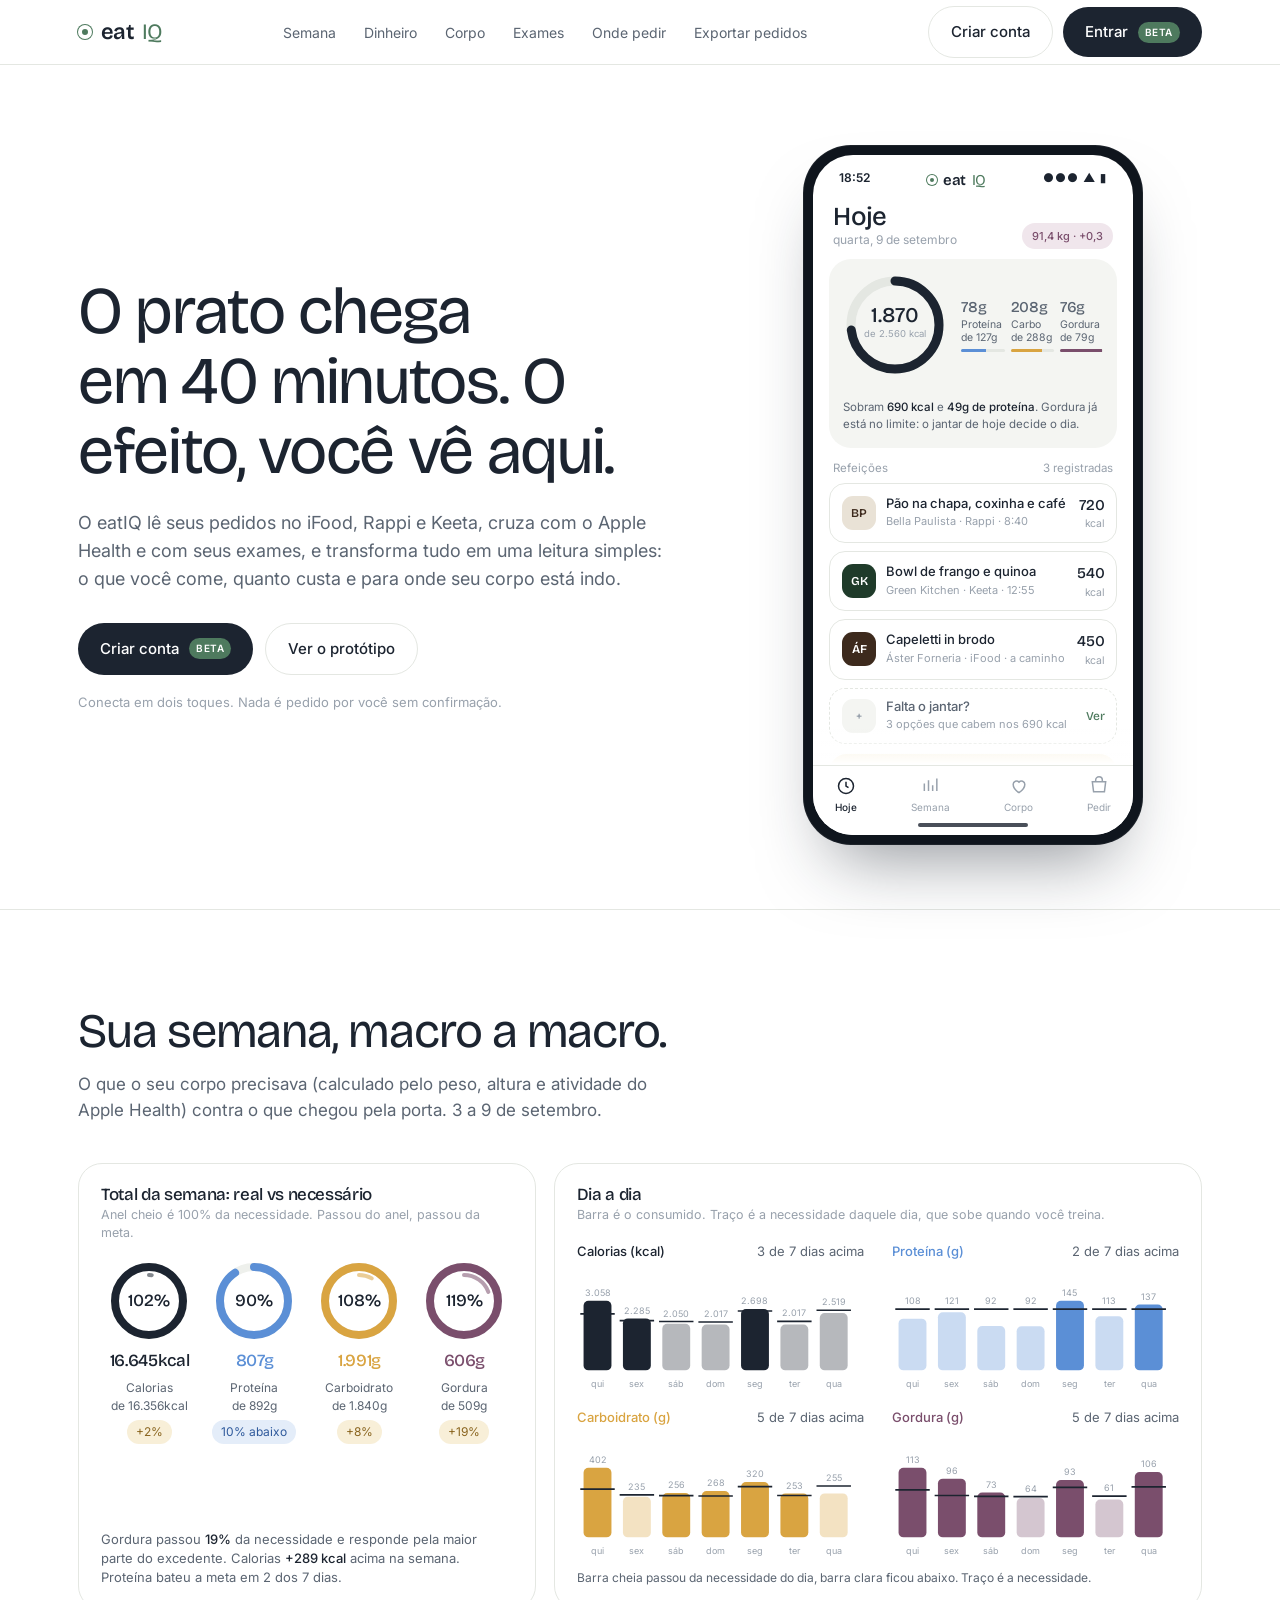
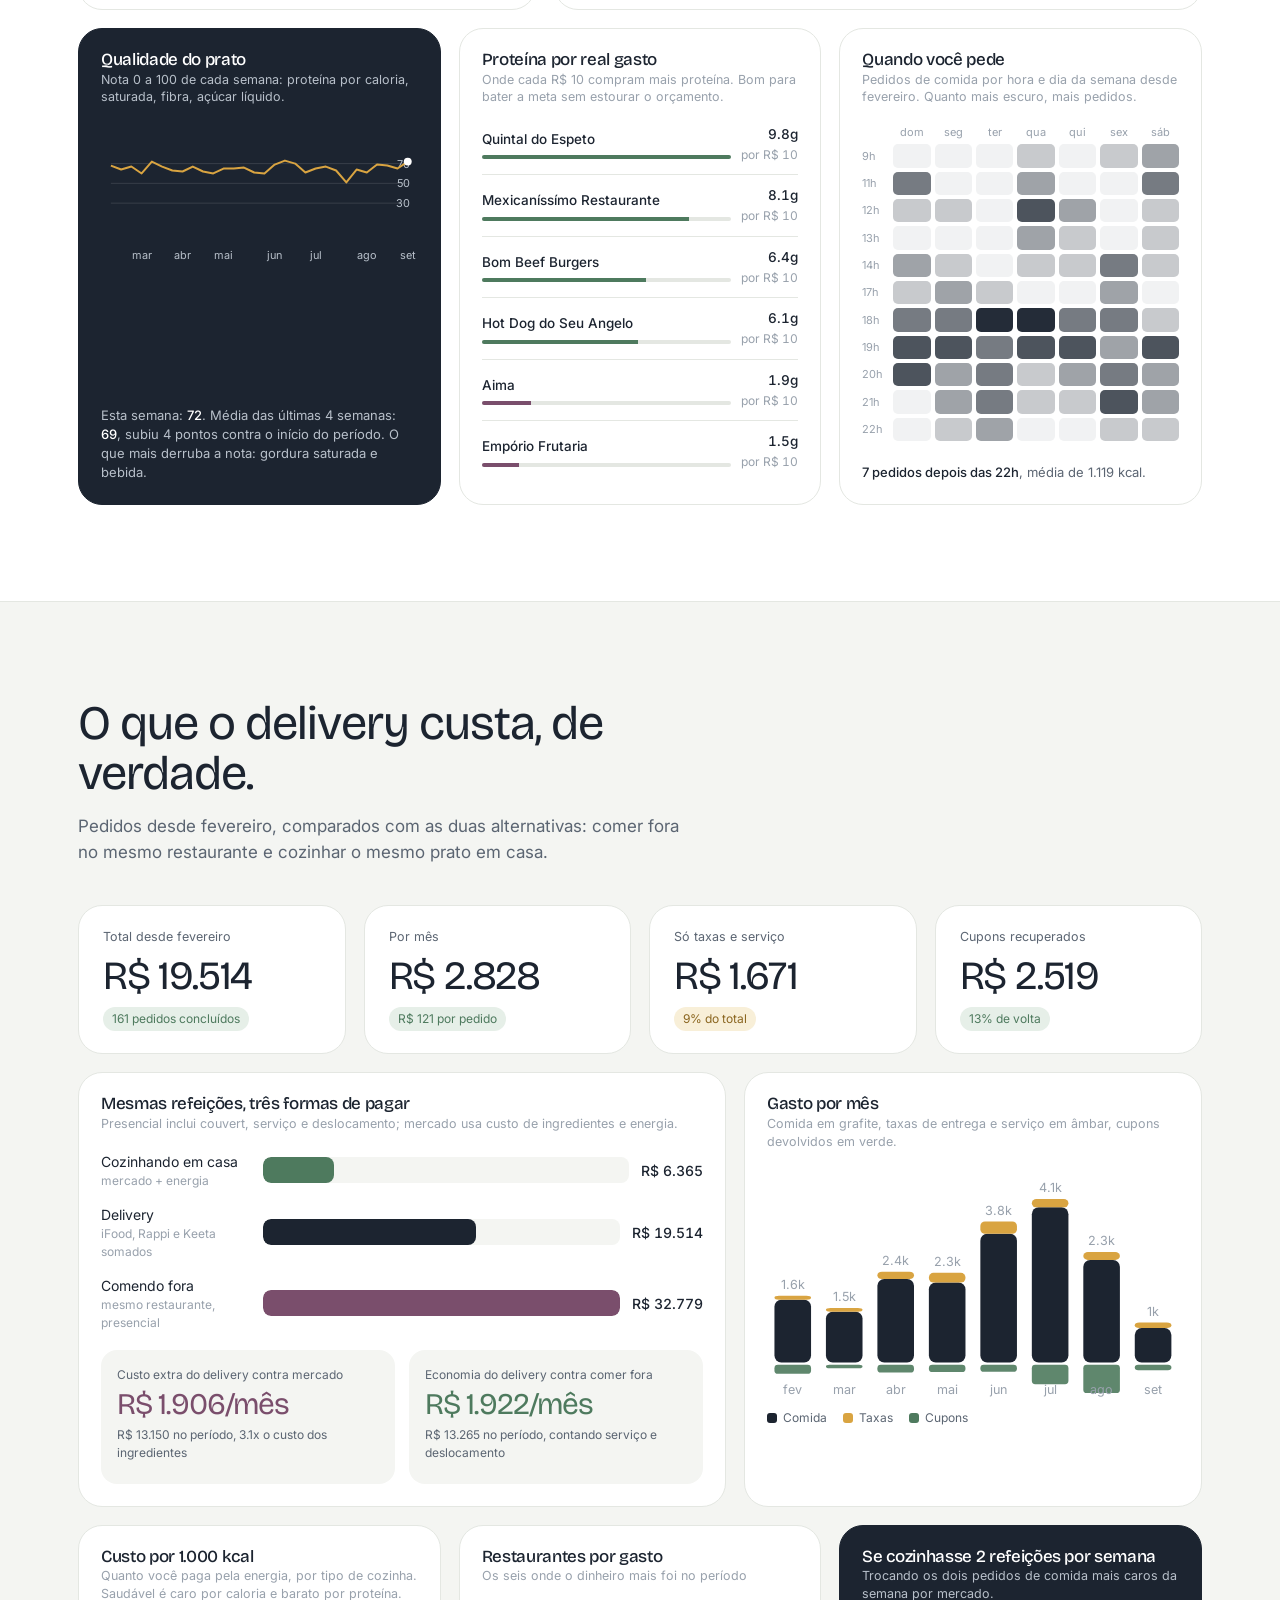
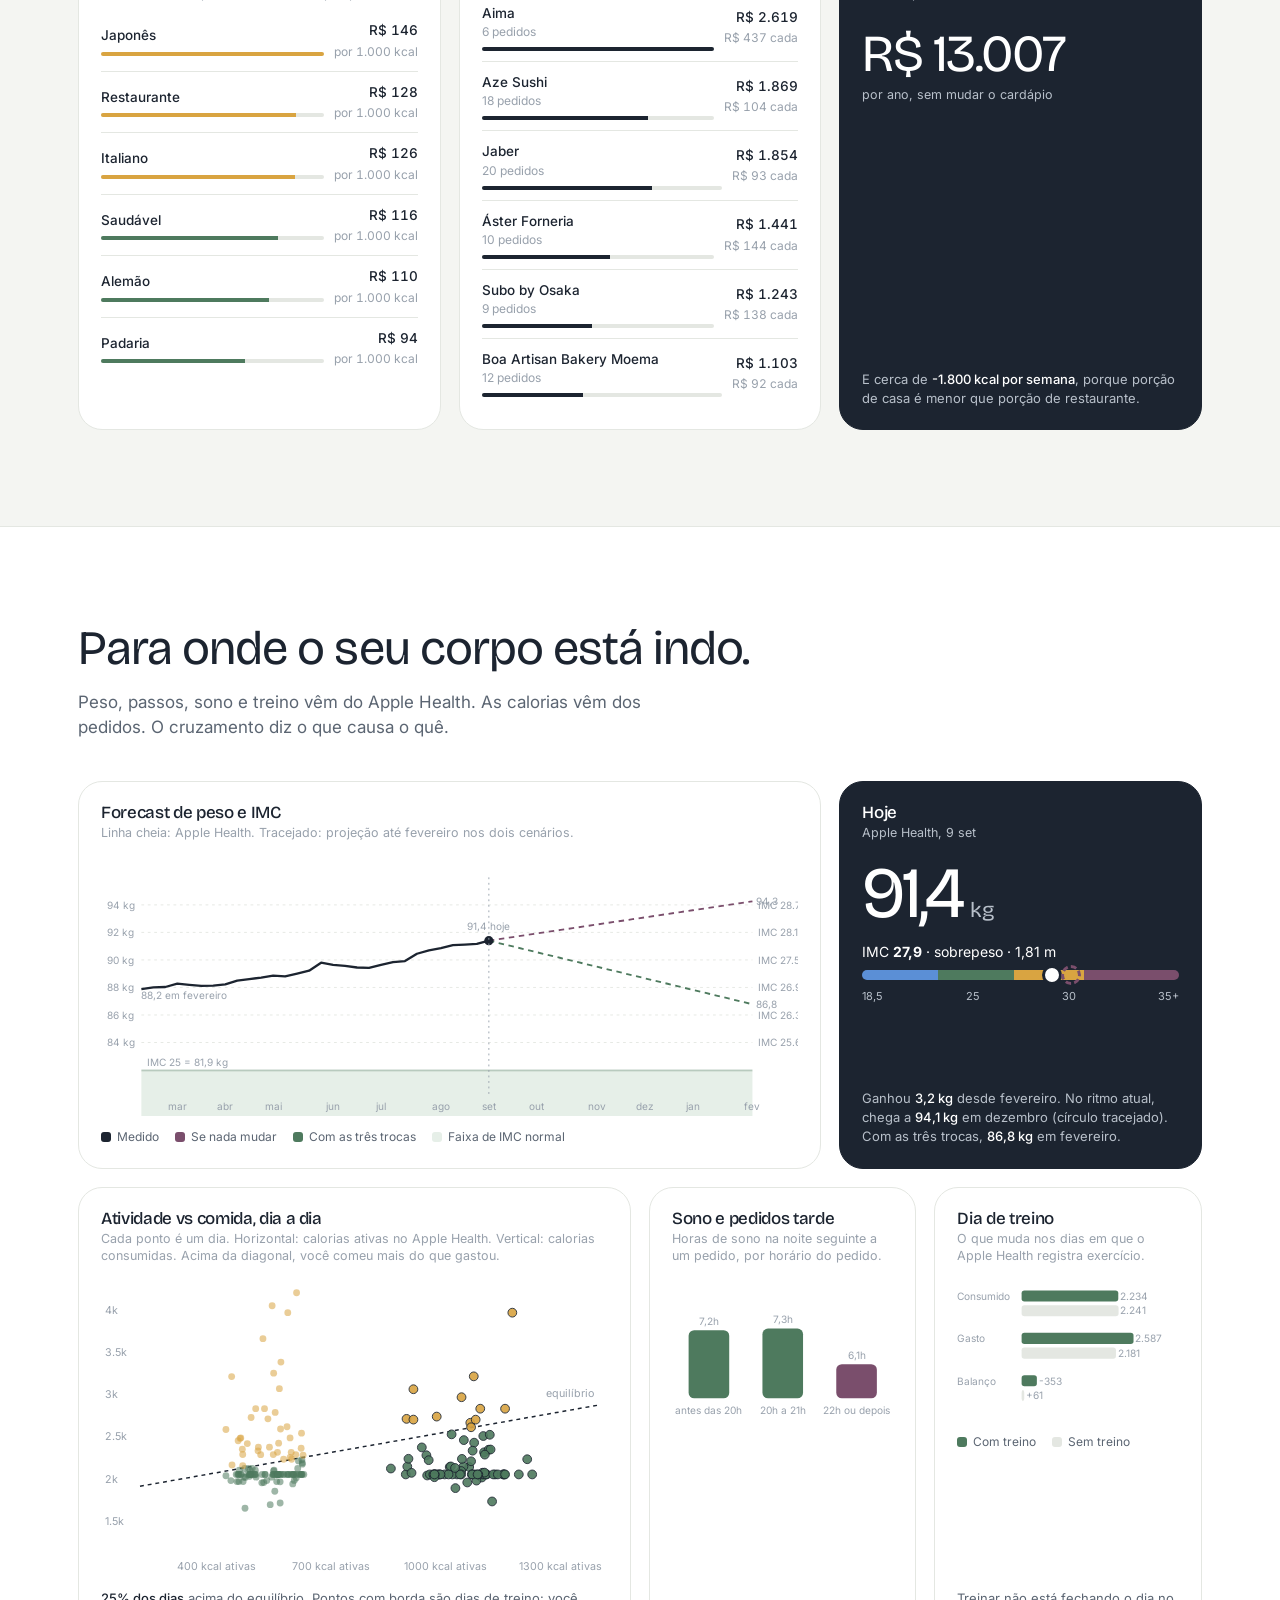
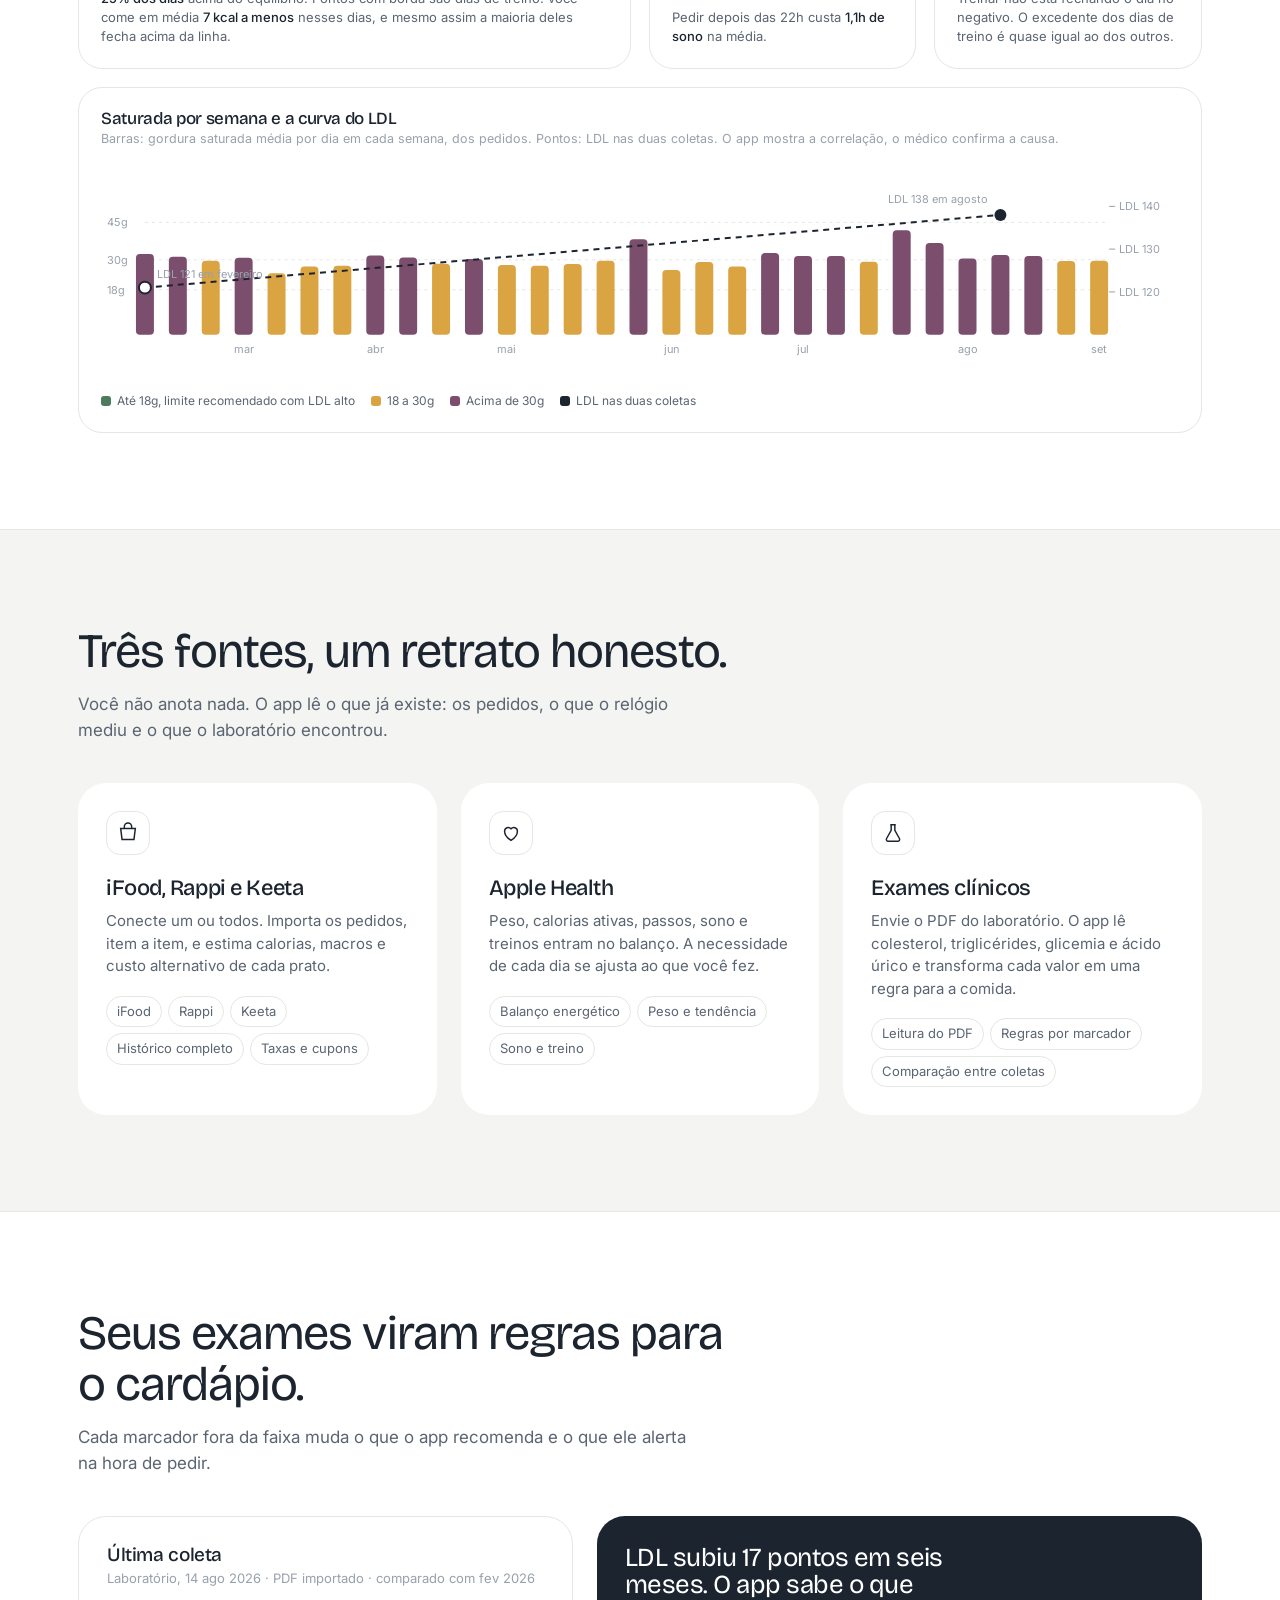
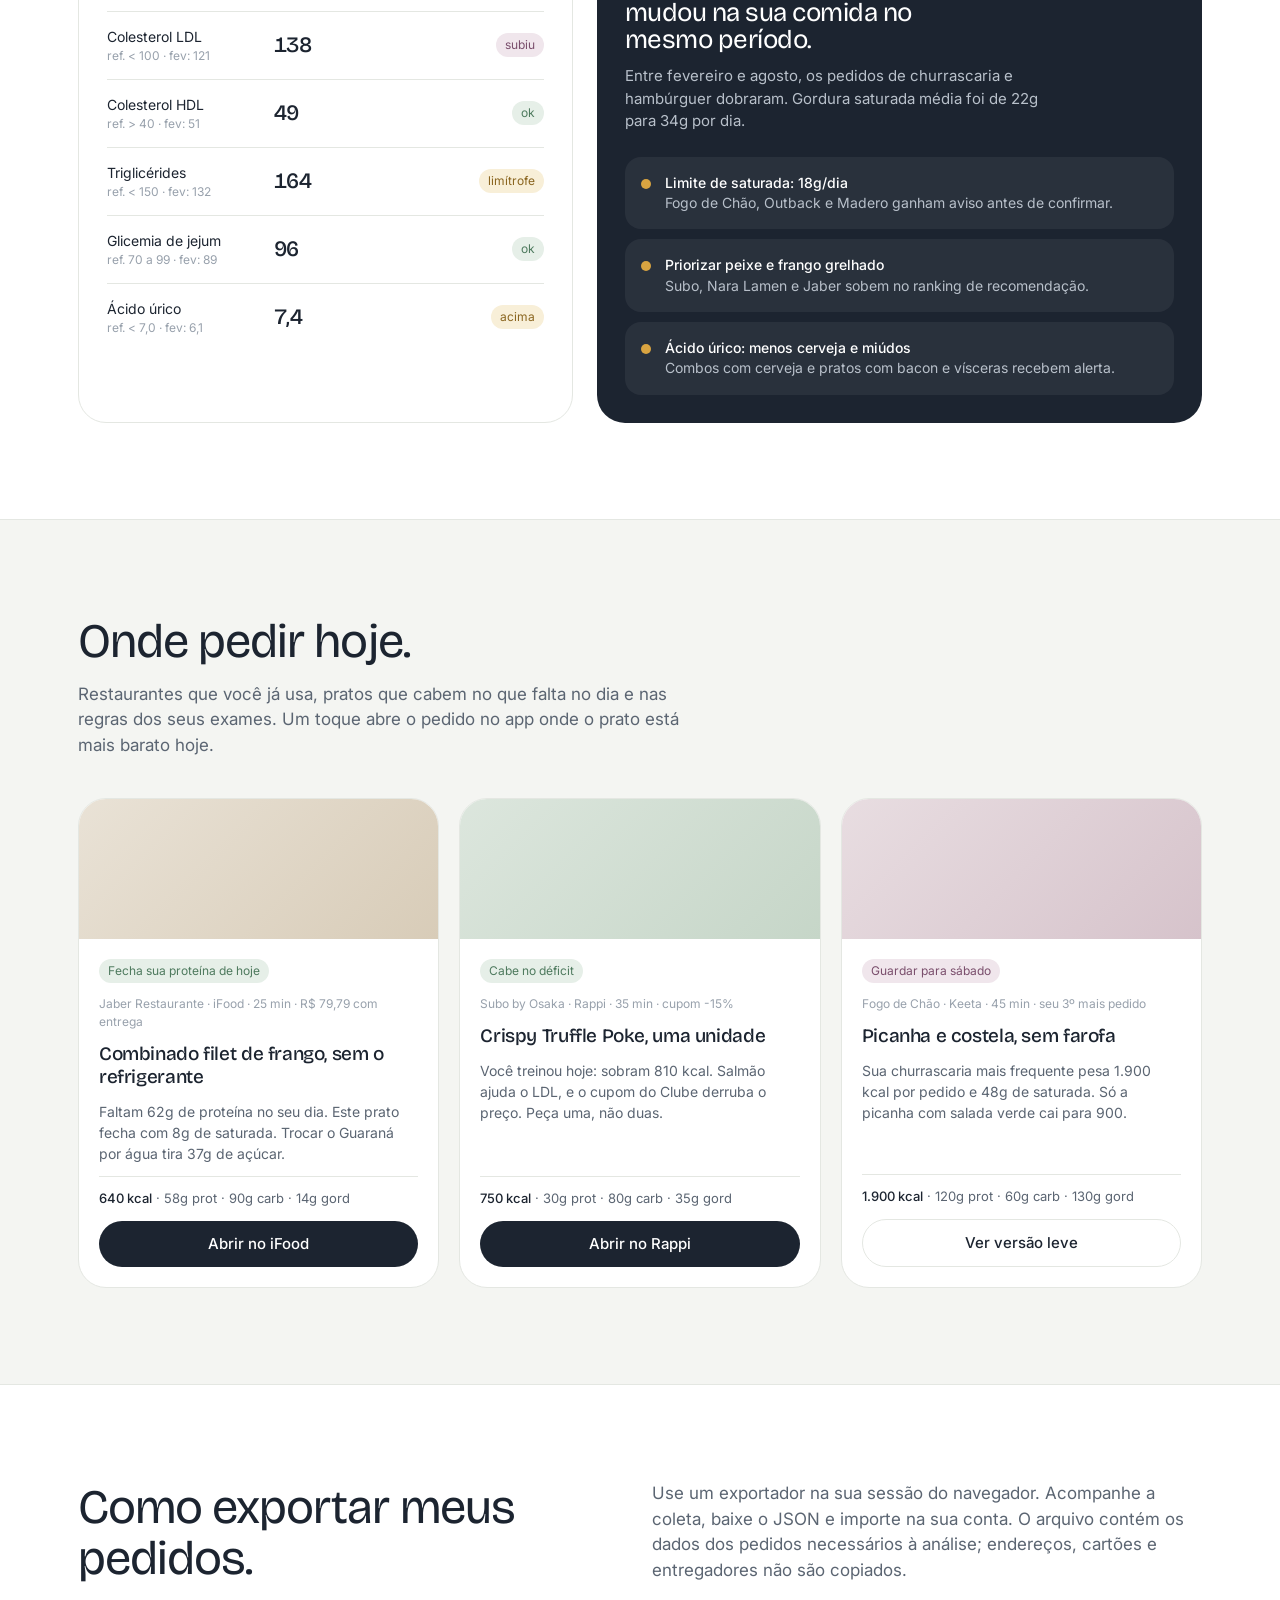
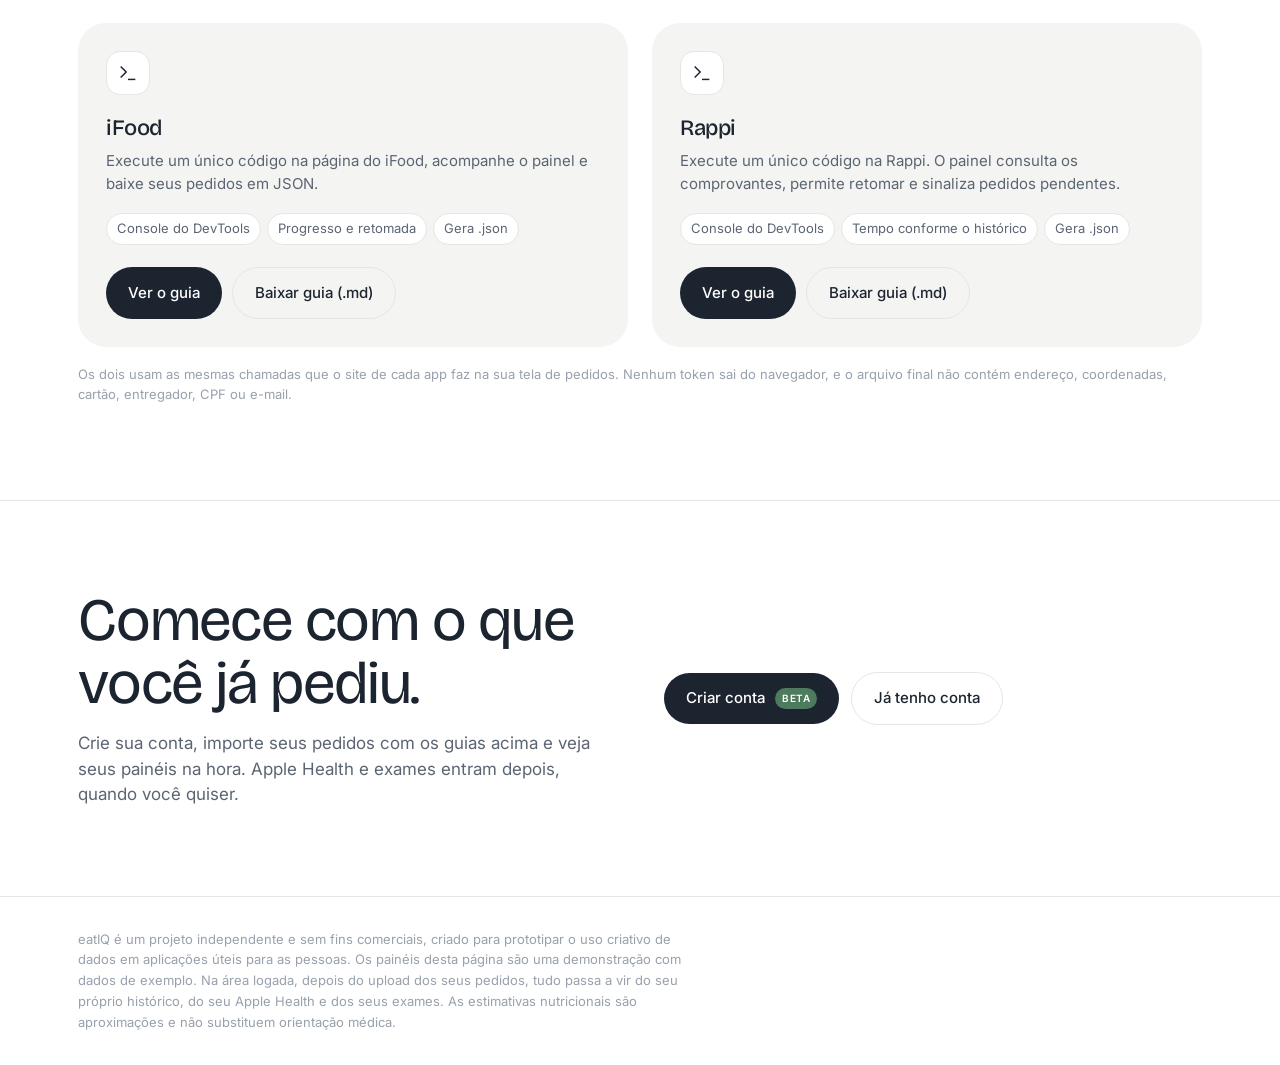
==== commit ccdcc045: "Refaz exportadores iFood e Rappi com validação e retomada" ====
--- a/site/index.html
+++ b/site/index.html
@@ -558,21 +558,21 @@
   <div class="wrap">
     <div class="sec-head" style="max-width:none;display:grid;grid-template-columns:1fr 1fr;gap:24px;align-items:end">
       <h2>Como exportar meus pedidos.</h2>
-      <p style="max-width:none;margin:0">Os apps não têm botão de exportar. Fizemos o caminho para você: tudo roda no seu navegador, na sua sessão, e o único arquivo que sai é o que você baixa. Cada guia tem um passo que apaga endereço, cartão, entregador e qualquer dado pessoal antes de salvar. Depois é só importar na sua conta.</p>
+      <p style="max-width:none;margin:0">Use um exportador na sua sessão do navegador. Acompanhe a coleta, baixe o JSON e importe na sua conta. O arquivo contém os dados dos pedidos necessários à análise; endereços, cartões e entregadores não são copiados.</p>
     </div>
     <div class="sources" style="grid-template-columns:1fr 1fr">
       <div class="src">
         <div class="mark"><svg width="22" height="22" viewBox="0 0 24 24" fill="none" stroke="var(--ink)" stroke-width="1.6"><path d="M4 17l6-6-6-6"/><path d="M12 19h8"/></svg></div>
         <h3>iFood</h3>
-        <p>Roteiro para o console do Chrome. Com o iFood aberto e logado, os blocos de código capturam a sessão, percorrem todas as páginas de pedidos, apagam os dados pessoais e baixam um JSON com o histórico.</p>
-        <ul><li>Console do DevTools</li><li>5 minutos</li><li>Gera .json</li></ul>
+        <p>Execute um único código na página do iFood, acompanhe o painel e baixe seus pedidos em JSON.</p>
+        <ul><li>Console do DevTools</li><li>Progresso e retomada</li><li>Gera .json</li></ul>
         <div style="display:flex;gap:10px;flex-wrap:wrap;margin-top:22px"><a class="btn" href="exportar-ifood.html">Ver o guia</a><a class="btn ghost" href="exportador-pedidos-ifood.md" download>Baixar guia (.md)</a></div>
       </div>
       <div class="src">
         <div class="mark"><svg width="22" height="22" viewBox="0 0 24 24" fill="none" stroke="var(--ink)" stroke-width="1.6"><path d="M4 17l6-6-6-6"/><path d="M12 19h8"/></svg></div>
         <h3>Rappi</h3>
-        <p>Roteiro para o console do Chrome. Cola os scripts na página de pedidos da Rappi, ele baixa o histórico com comprovantes, apaga os dados pessoais e monta a planilha. Mais longo que o do iFood.</p>
-        <ul><li>Console do DevTools</li><li>20 a 30 minutos</li><li>Gera .xlsx</li></ul>
+        <p>Execute um único código na Rappi. O painel consulta os comprovantes, permite retomar e sinaliza pedidos pendentes.</p>
+        <ul><li>Console do DevTools</li><li>Tempo conforme o histórico</li><li>Gera .json</li></ul>
         <div style="display:flex;gap:10px;flex-wrap:wrap;margin-top:22px"><a class="btn" href="exportar-rappi.html">Ver o guia</a><a class="btn ghost" href="exportador-pedidos-rappi.md" download>Baixar guia (.md)</a></div>
       </div>
     </div>
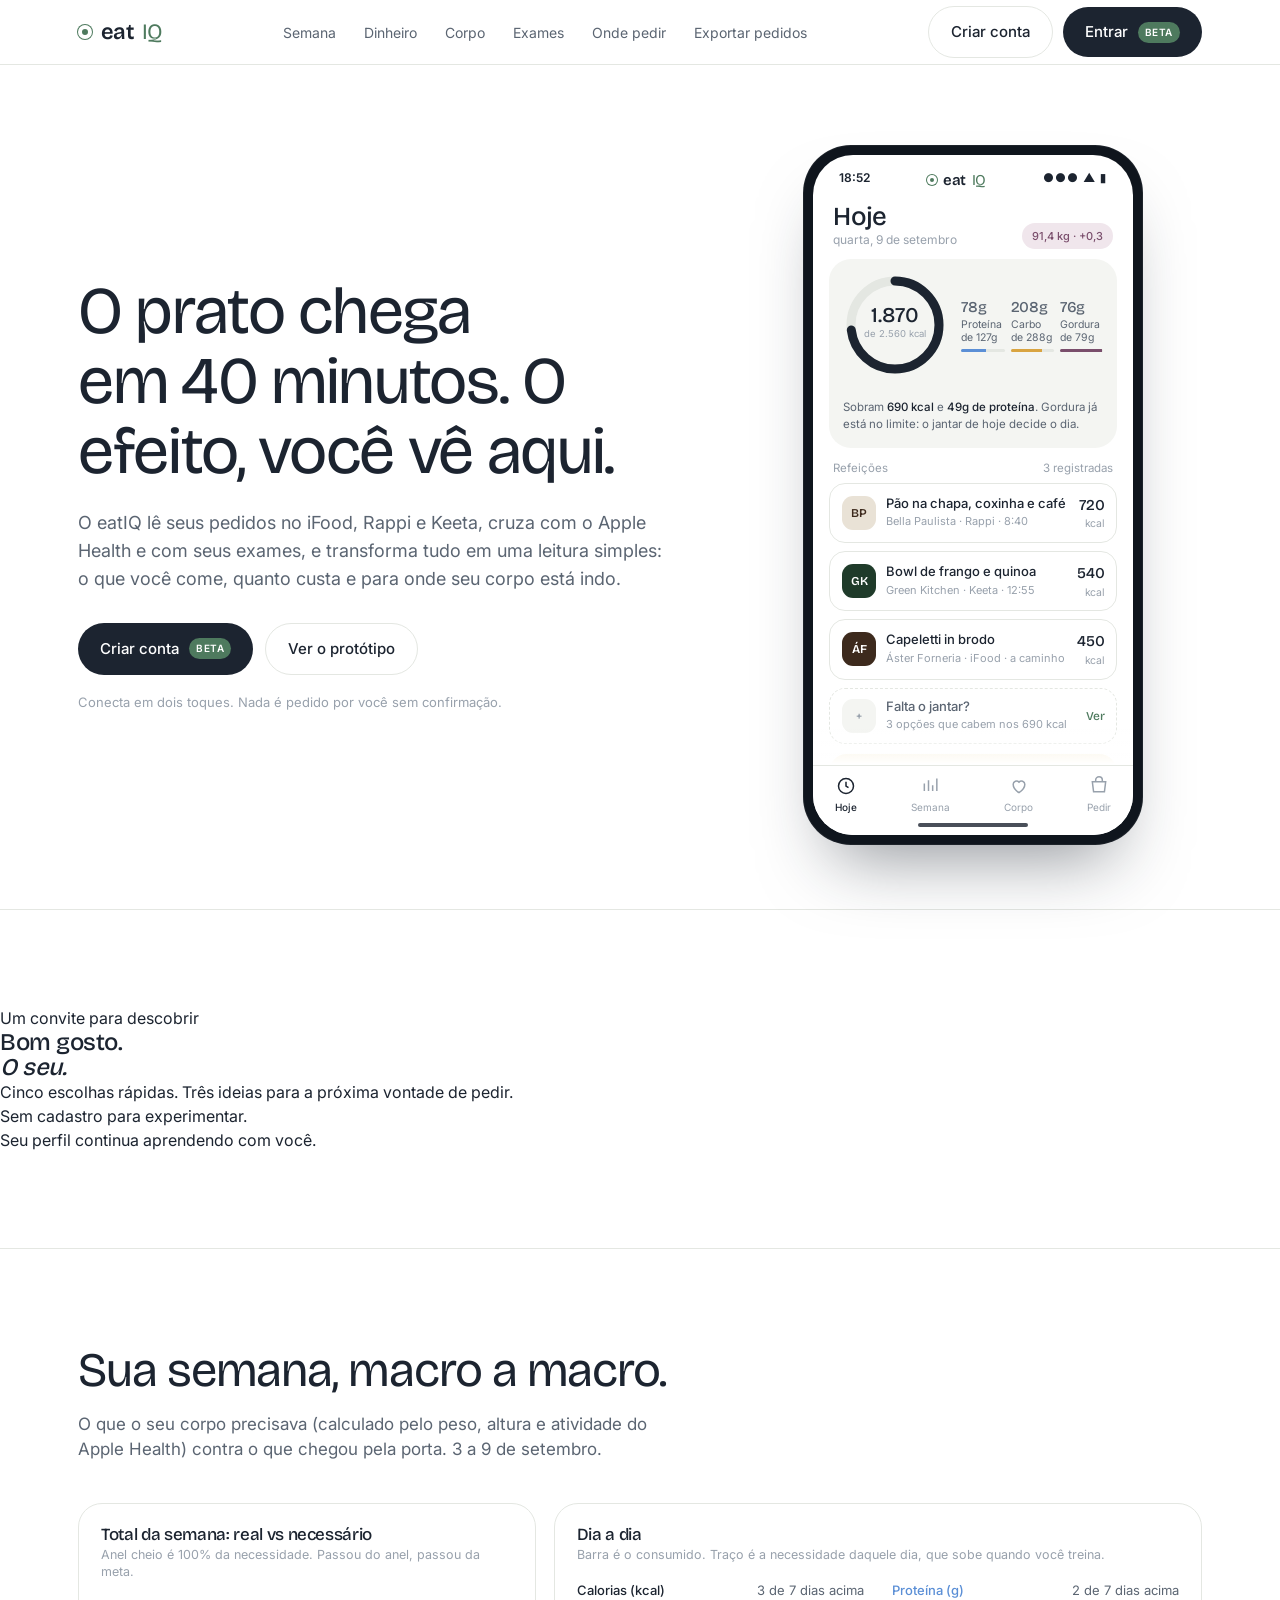
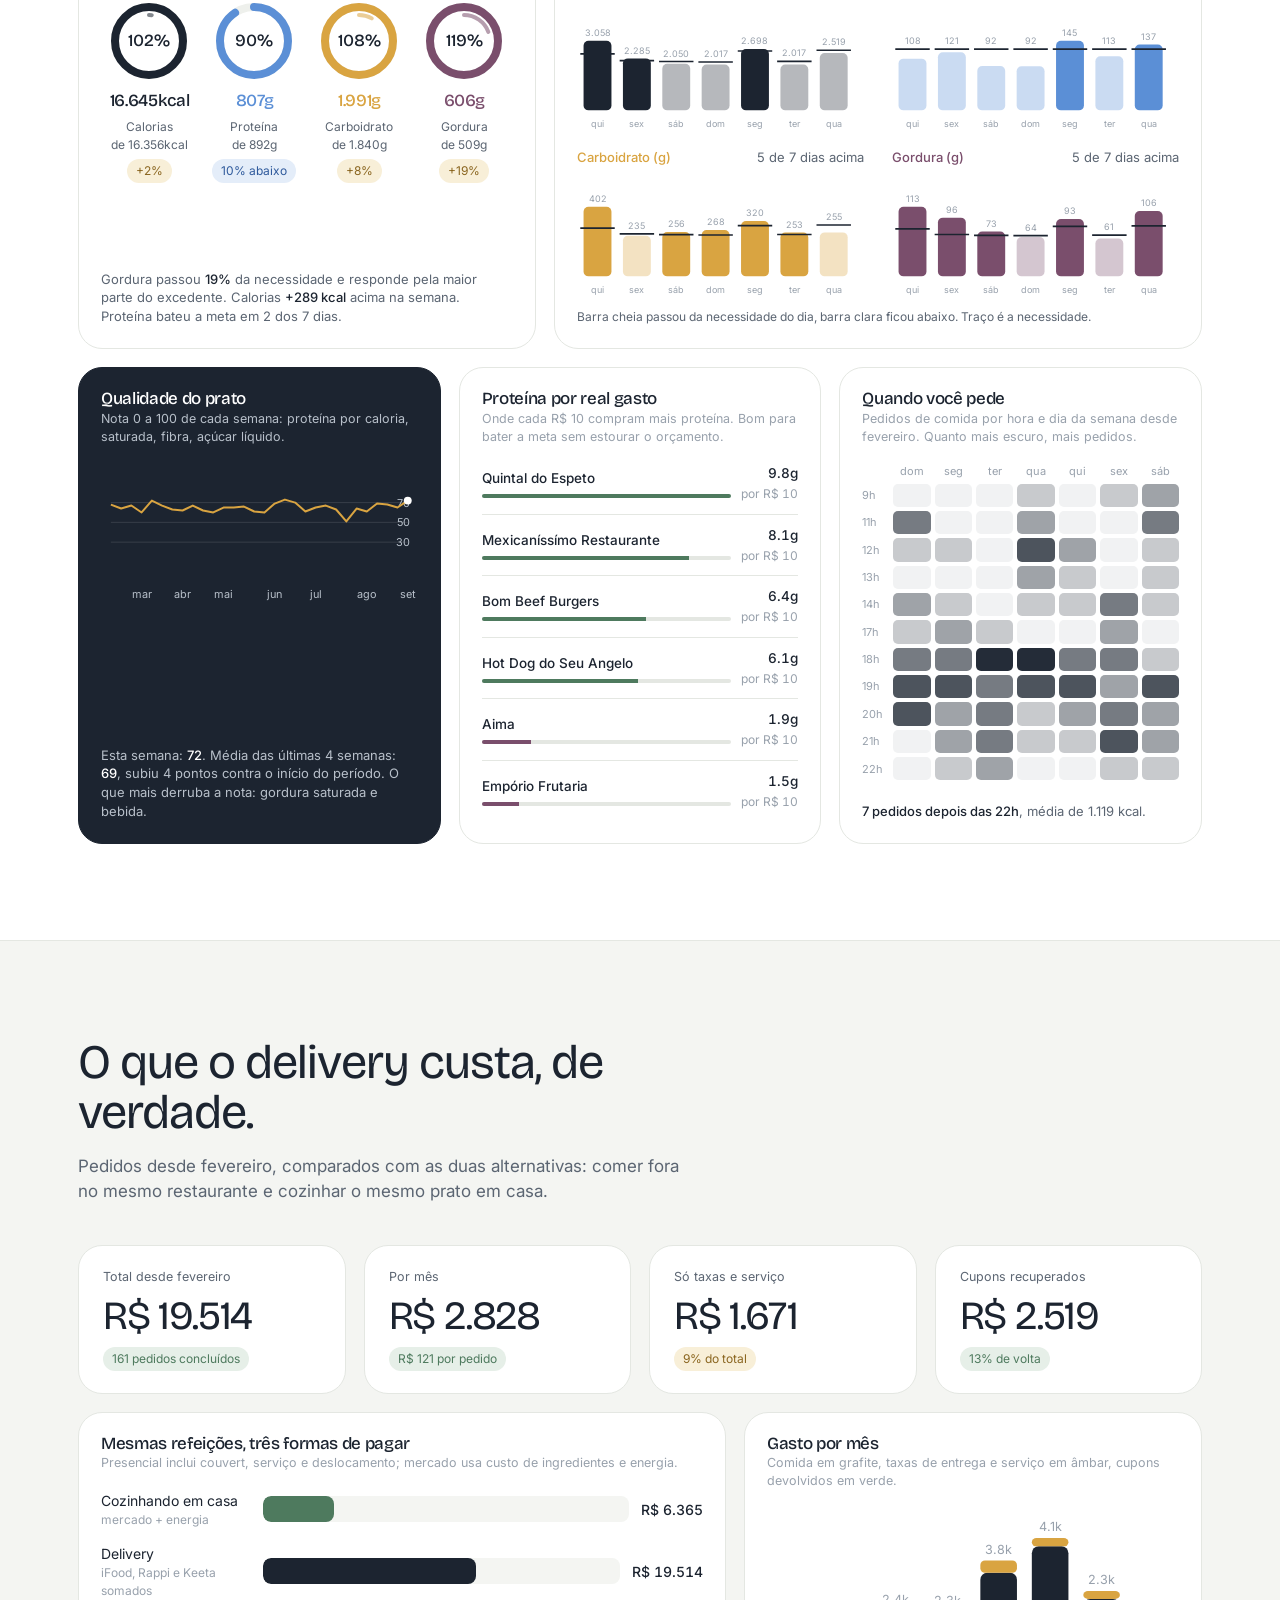
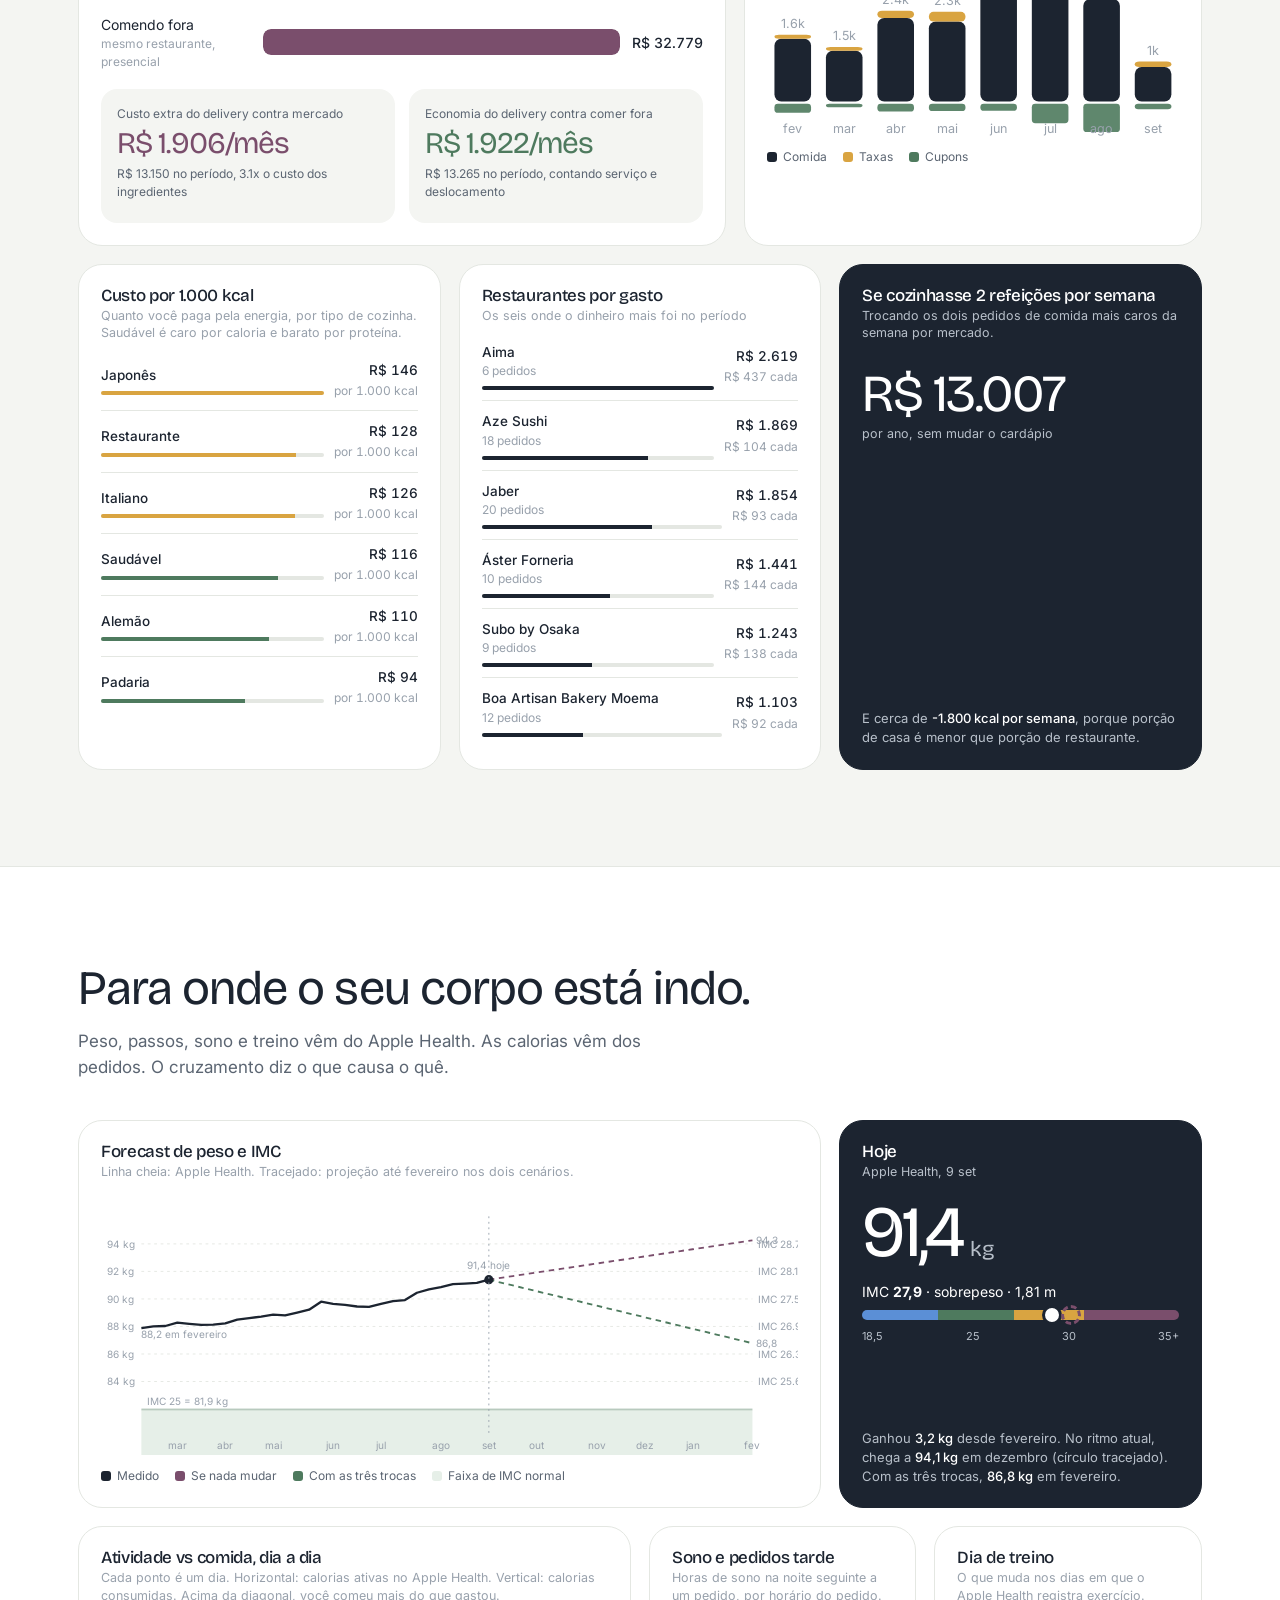
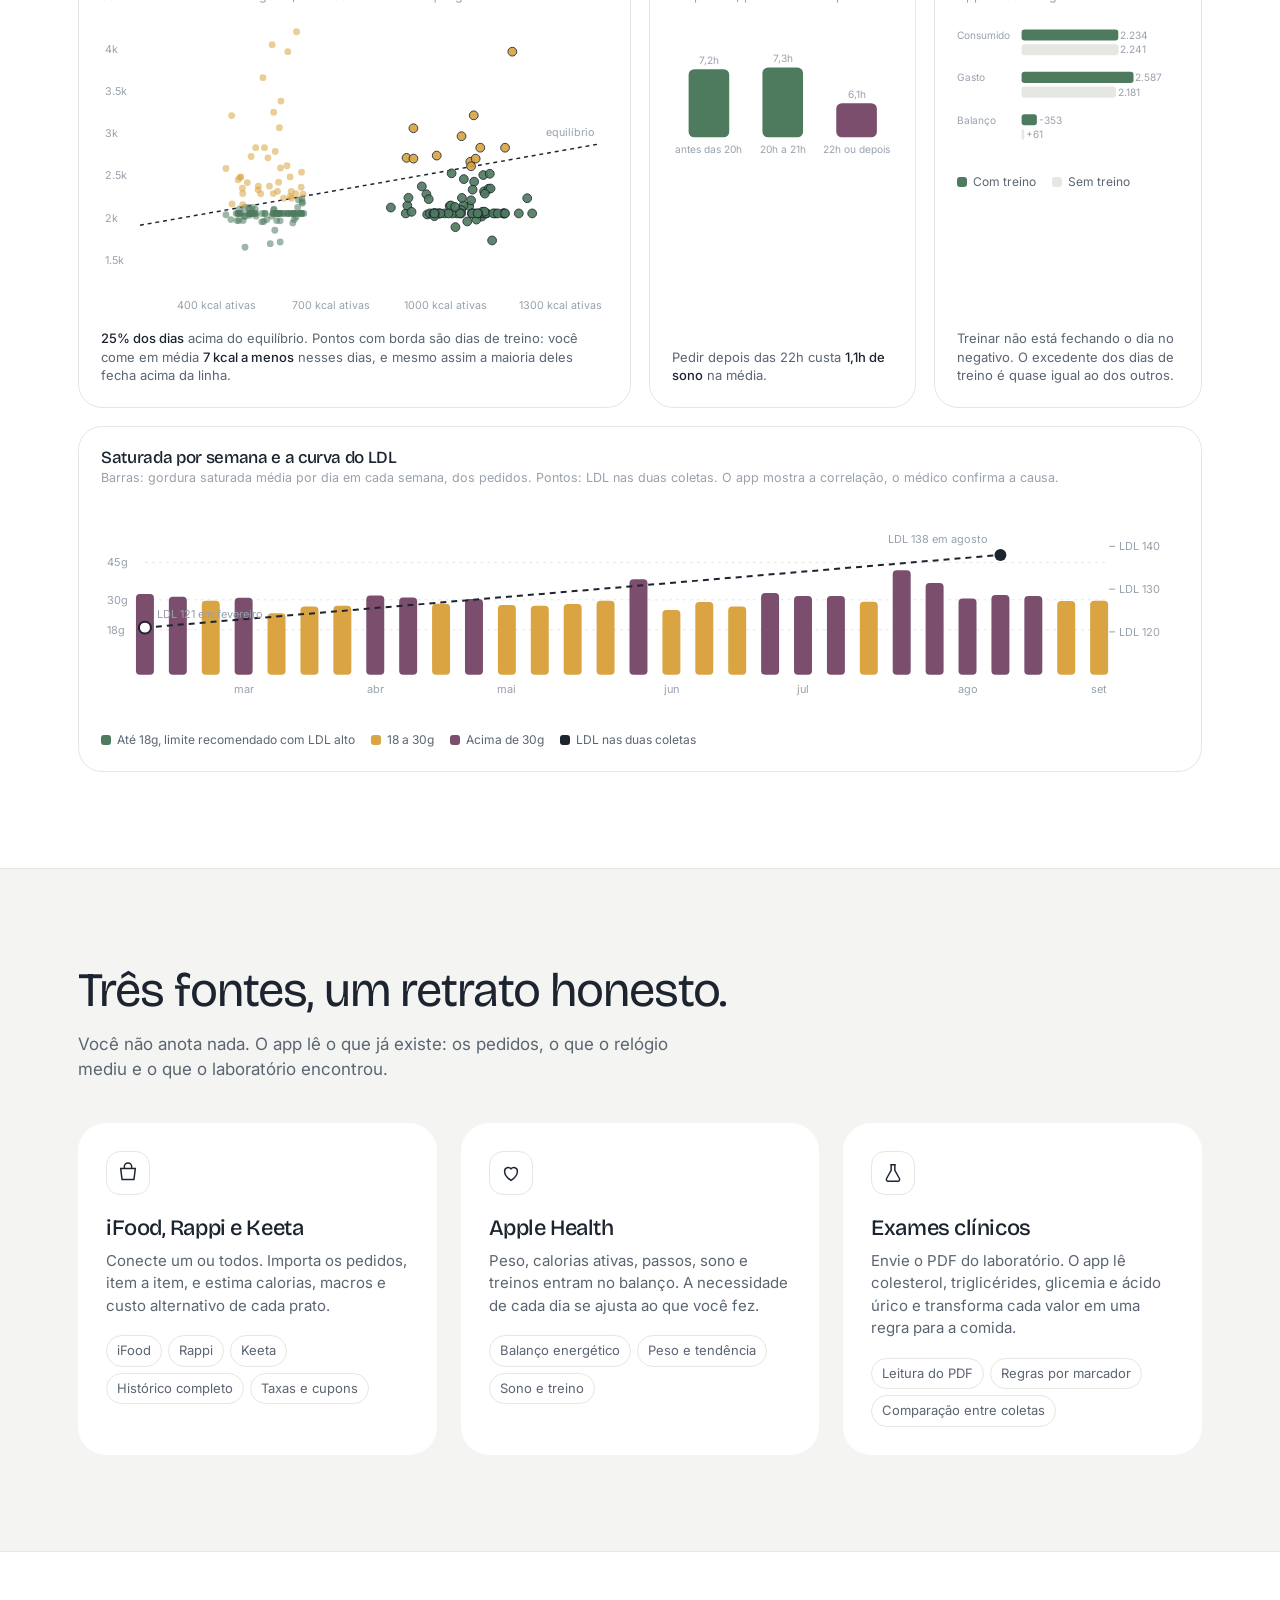
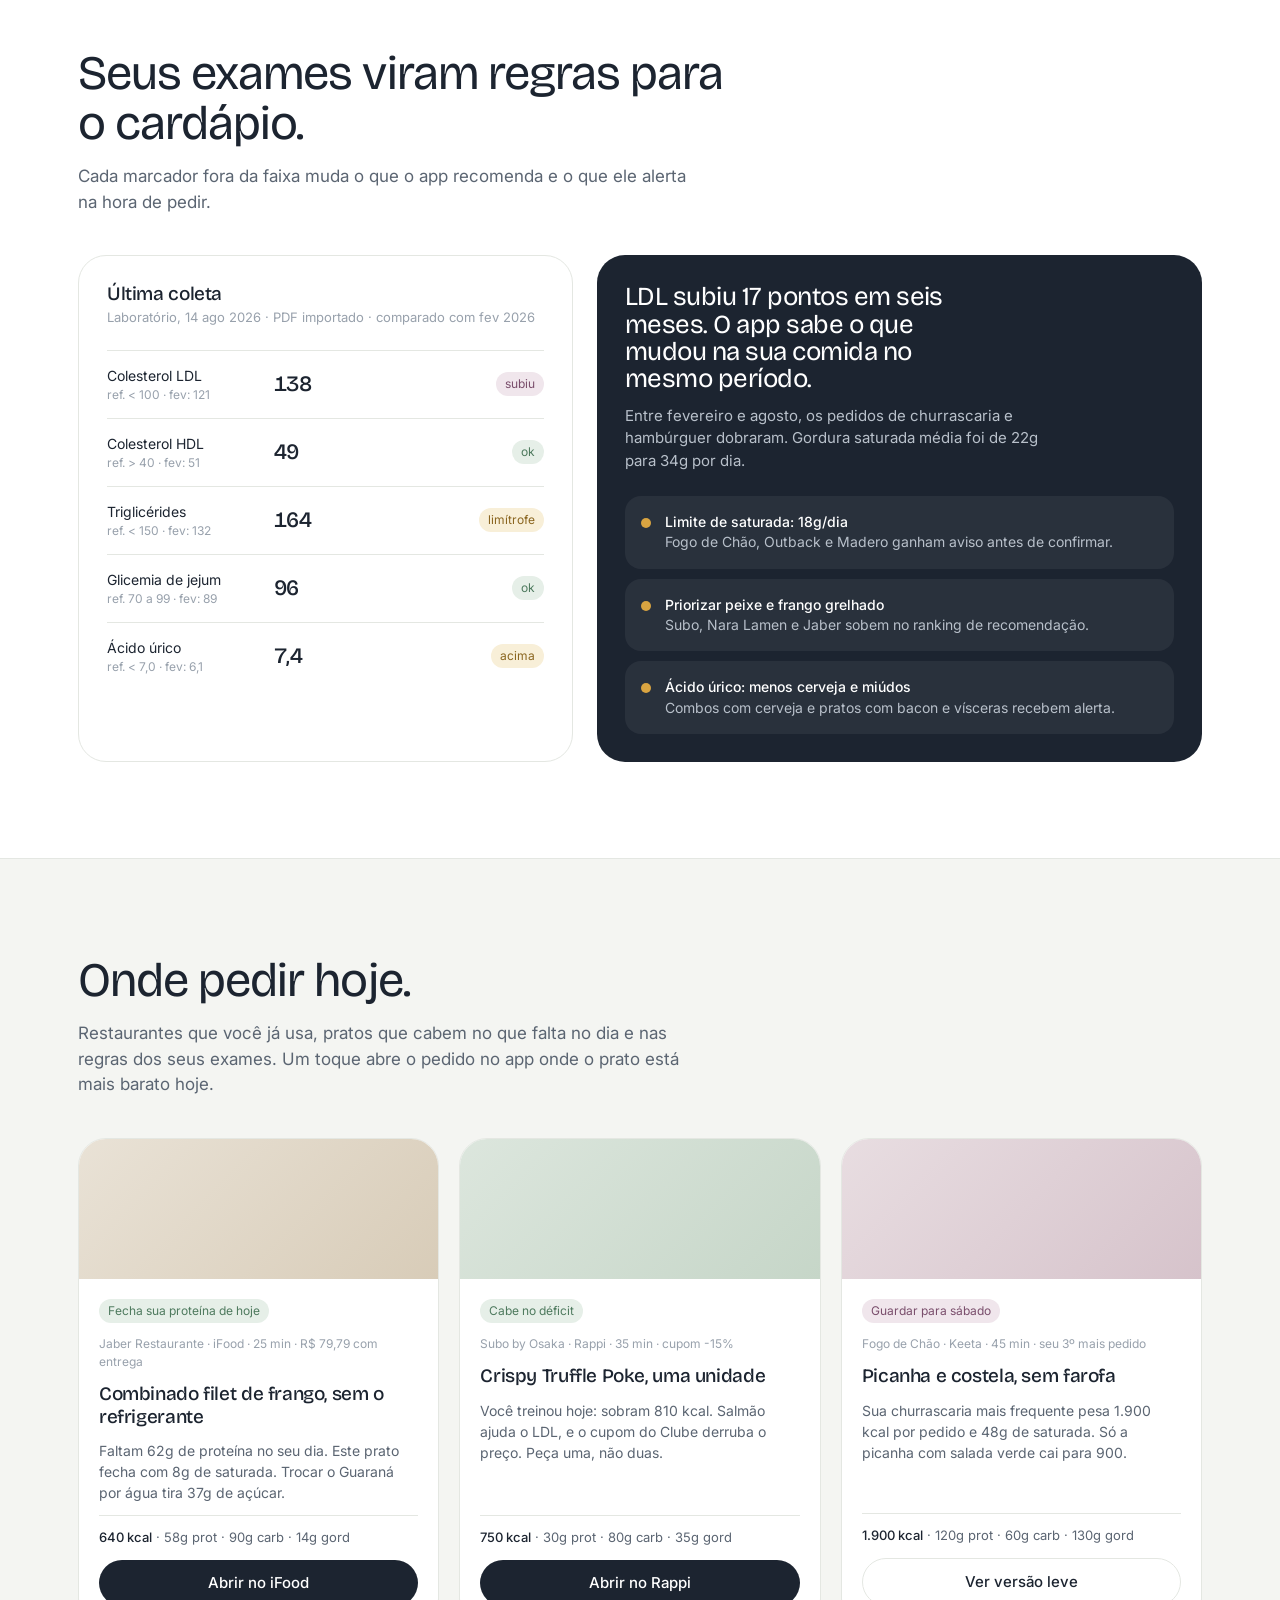
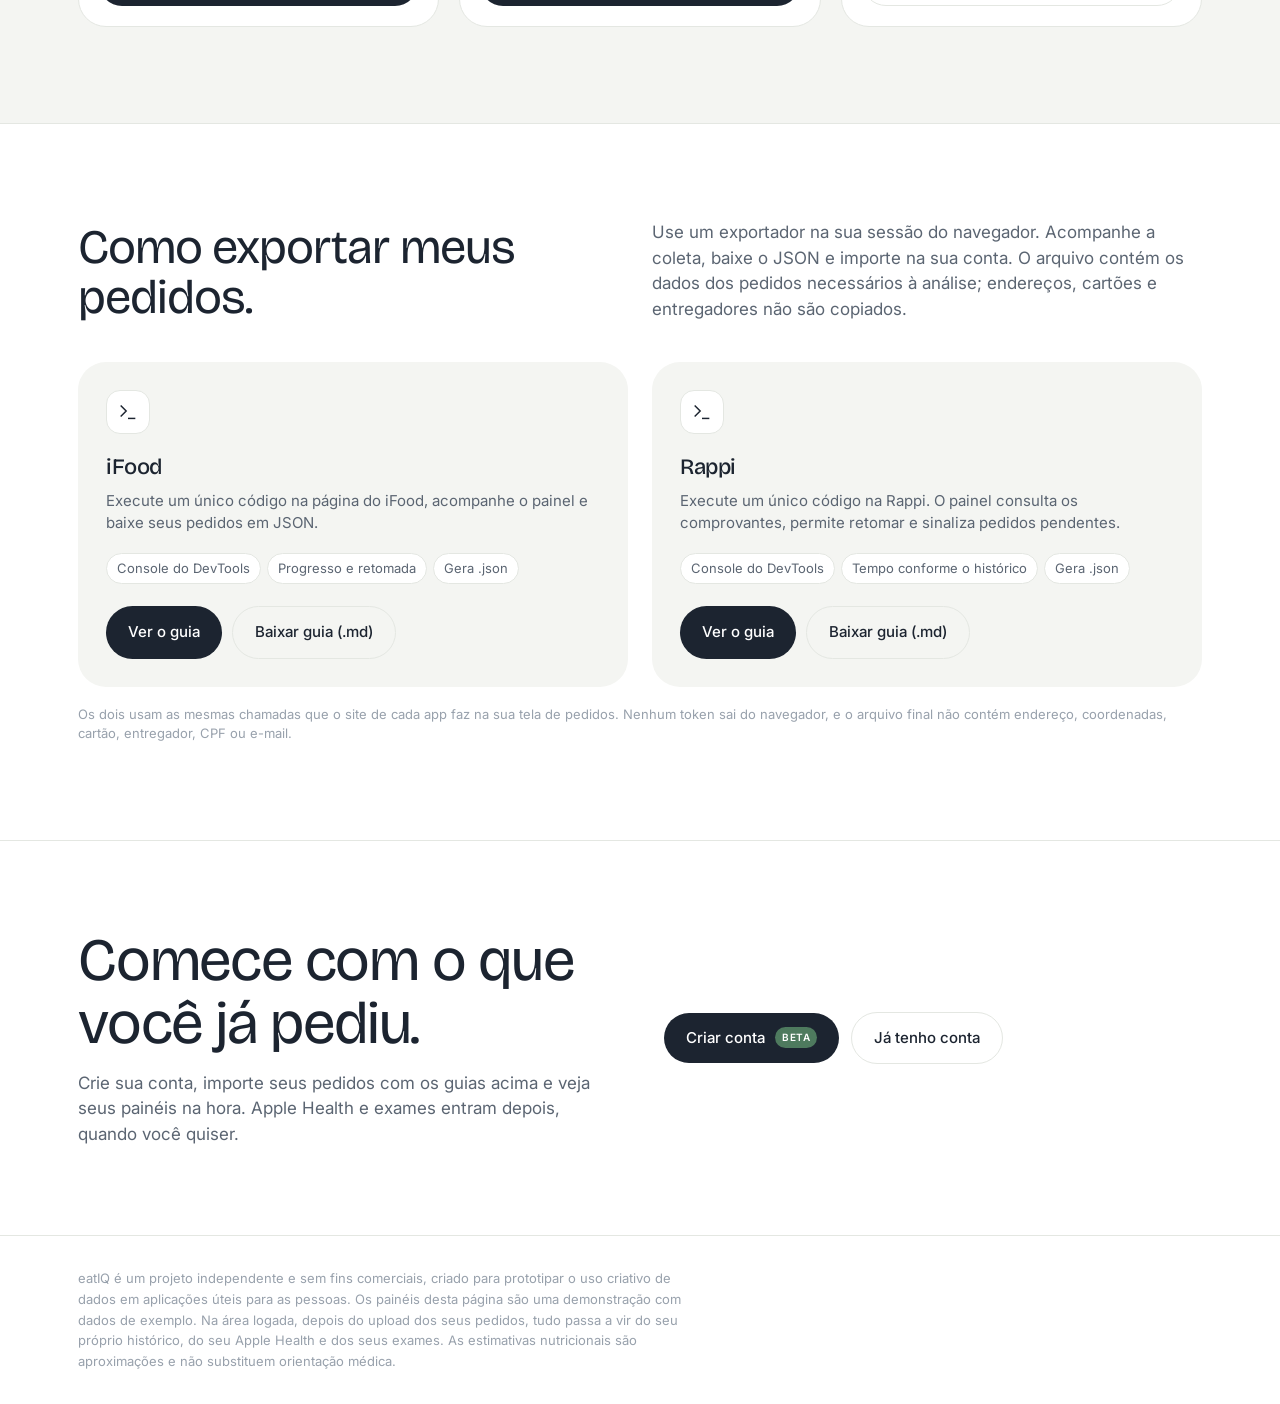
==== commit 7d73d147: "Adiciona quiz de gostos e simplifica os cards" ====
--- a/site/index.html
+++ b/site/index.html
@@ -241,6 +241,7 @@
   footer{border-top:1px solid var(--line);padding:32px 0;font-size:13px;color:var(--ink-3)}
   footer .wrap{display:flex;justify-content:space-between;flex-wrap:wrap;gap:12px}
 </style>
+<link rel="stylesheet" href="/taste-quiz.css">
 </head>
 <body>
 
@@ -313,6 +314,7 @@
 </header>
 
 <!-- ===================== SEMANA ===================== -->
+<section id="seu-gosto" class="quiz-section"><div class="quiz-layout"><div class="quiz-intro"><span class="quiz-eyebrow">Um convite para descobrir</span><h2>Bom gosto.<br><em>O seu.</em></h2><p>Cinco escolhas rápidas. Três ideias para a próxima vontade de pedir.</p><div class="quiz-promise">Sem cadastro para experimentar.<br>Seu perfil continua aprendendo com você.</div></div><div id="tasteQuiz" class="quiz-shell"></div></div></section>
 <section id="semana">
   <div class="wrap">
     <div class="sec-head">
@@ -774,5 +776,7 @@
 
 
 </script>
+<script src="/taste-quiz-model.js"></script>
+<script src="/taste-quiz.js"></script>
 </body>
 </html>
